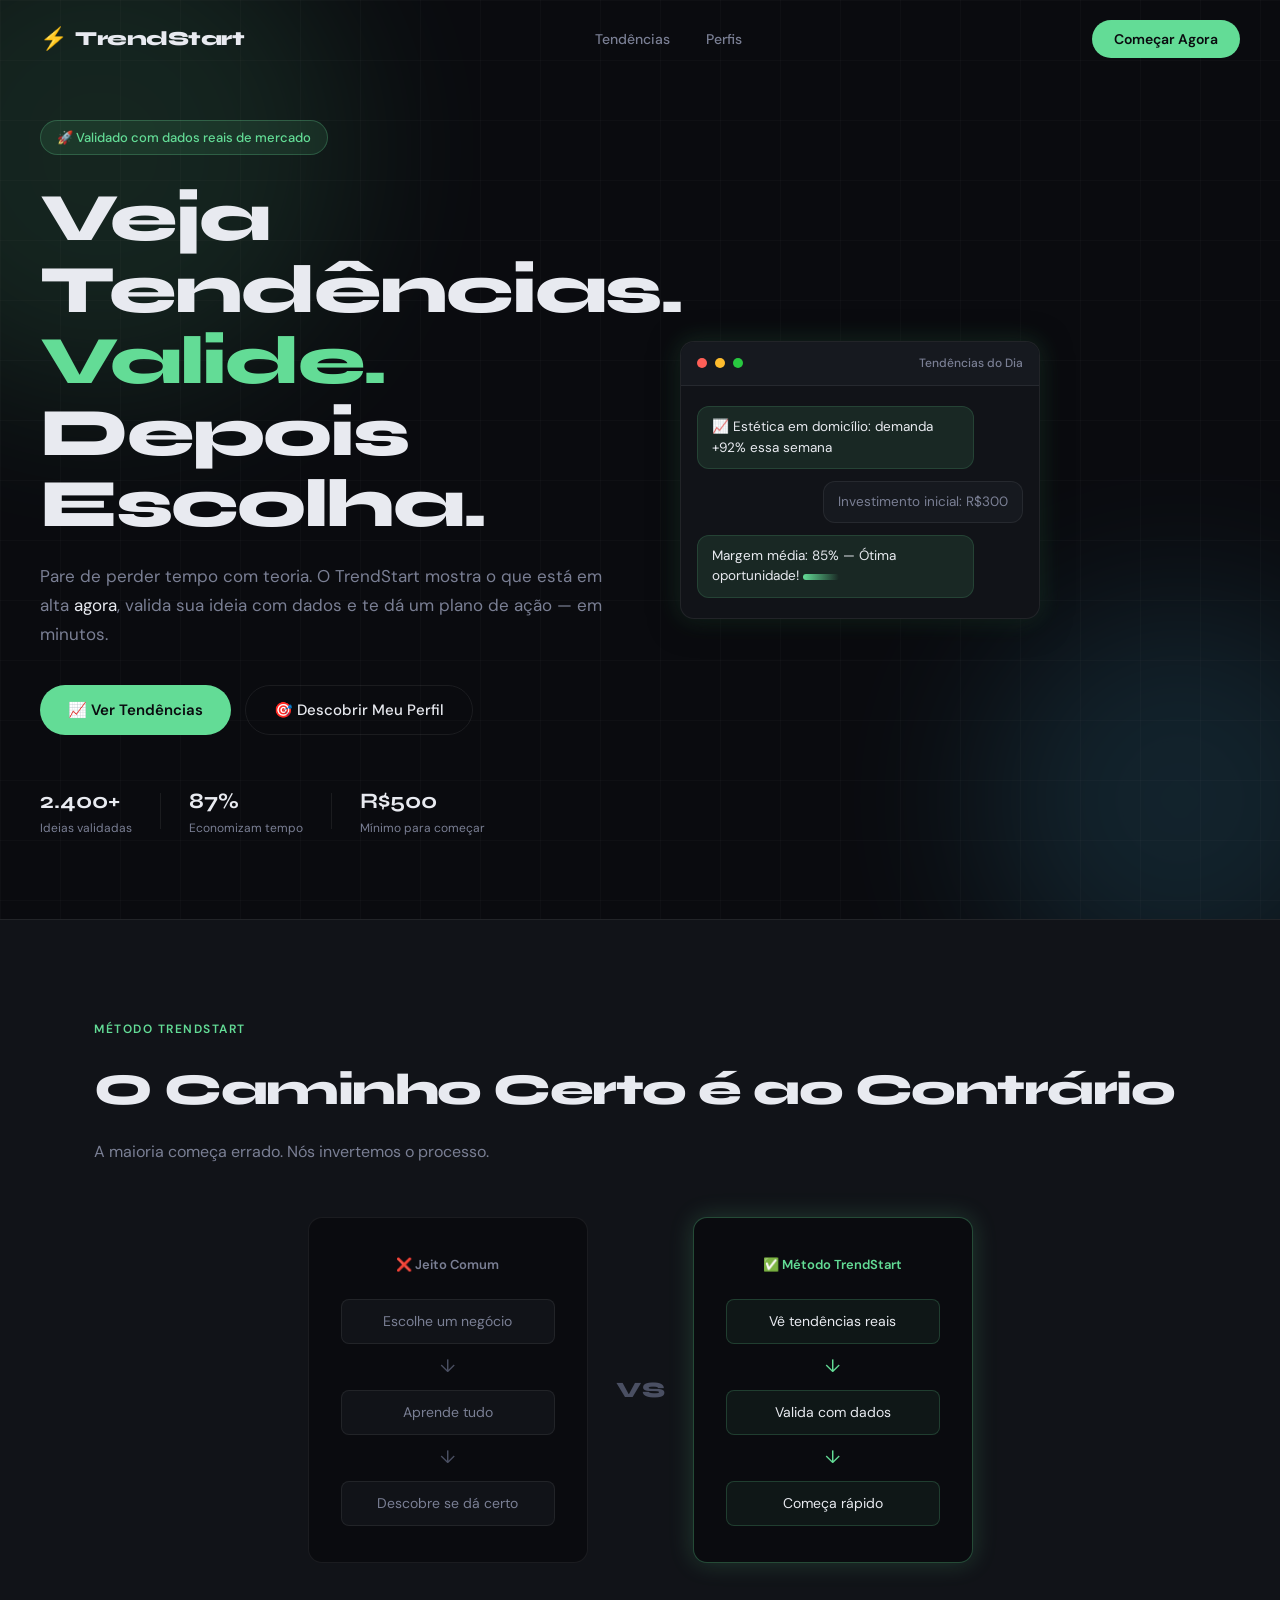
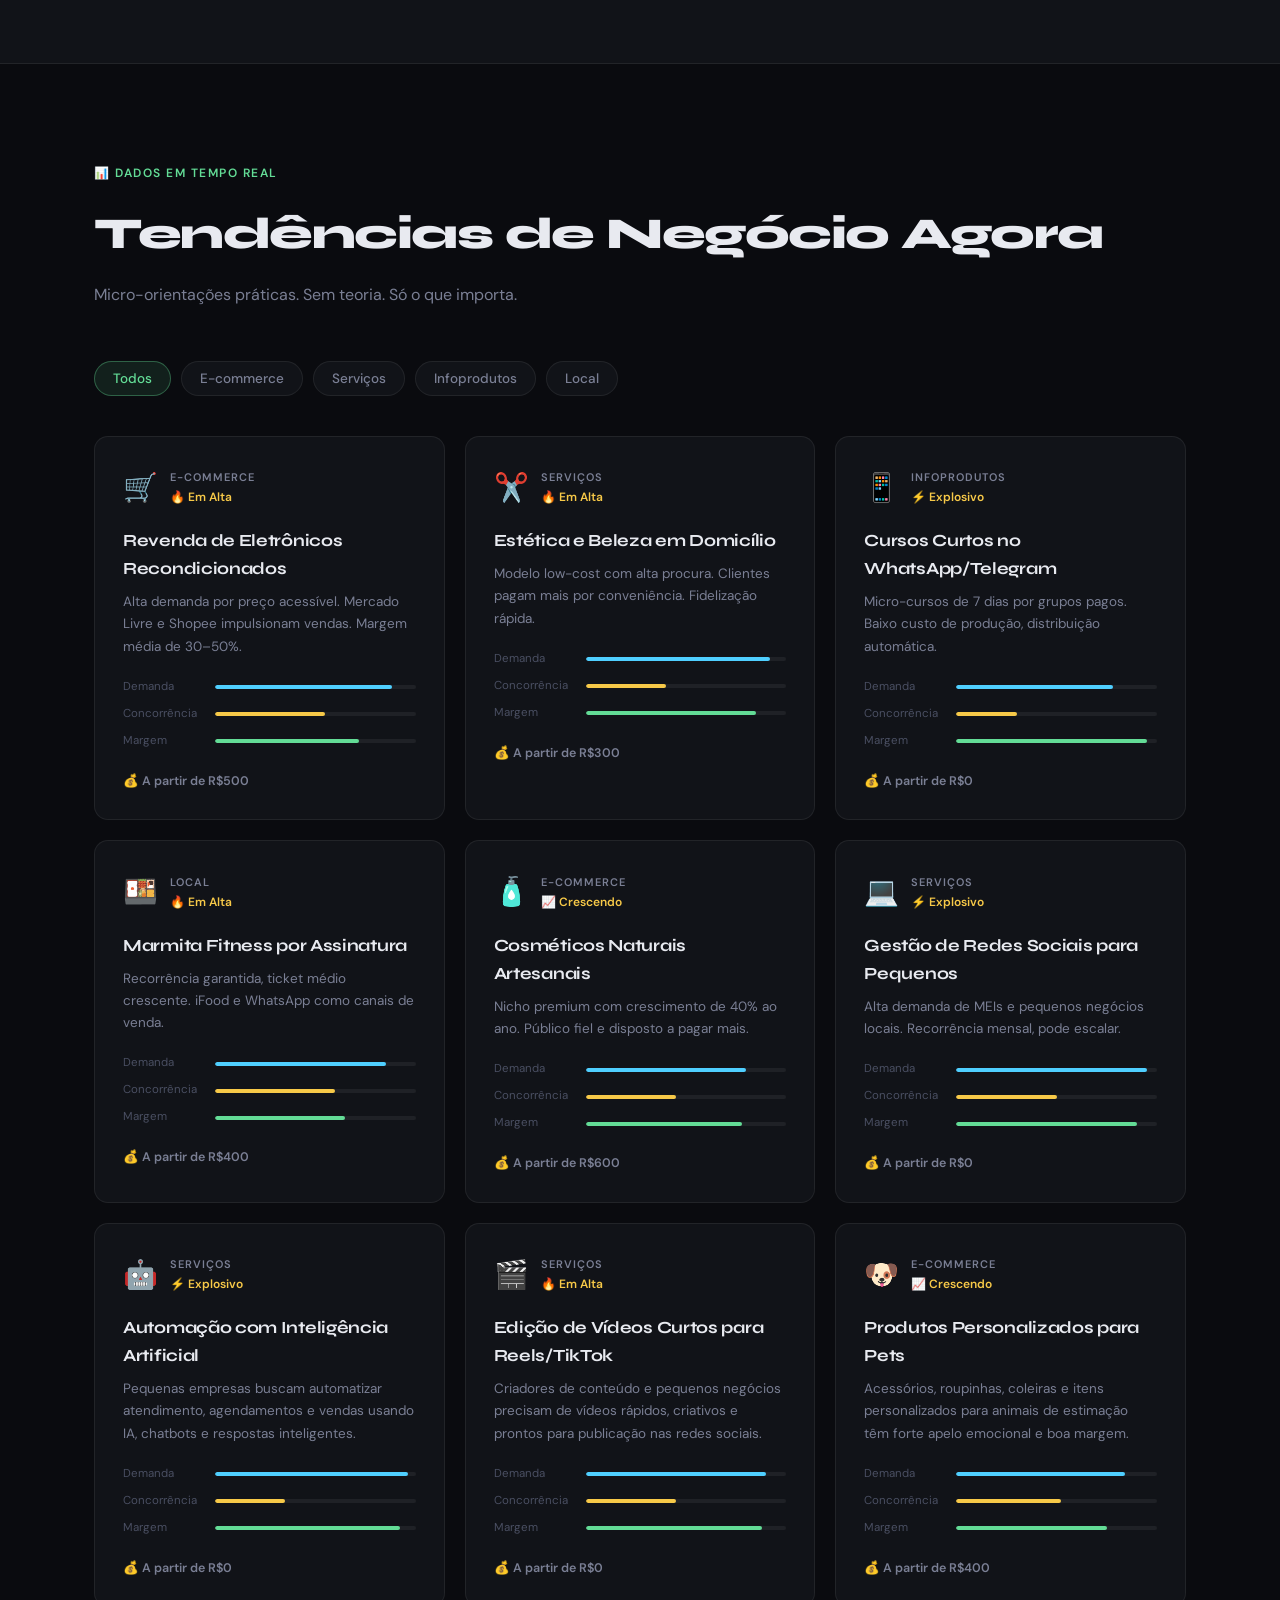
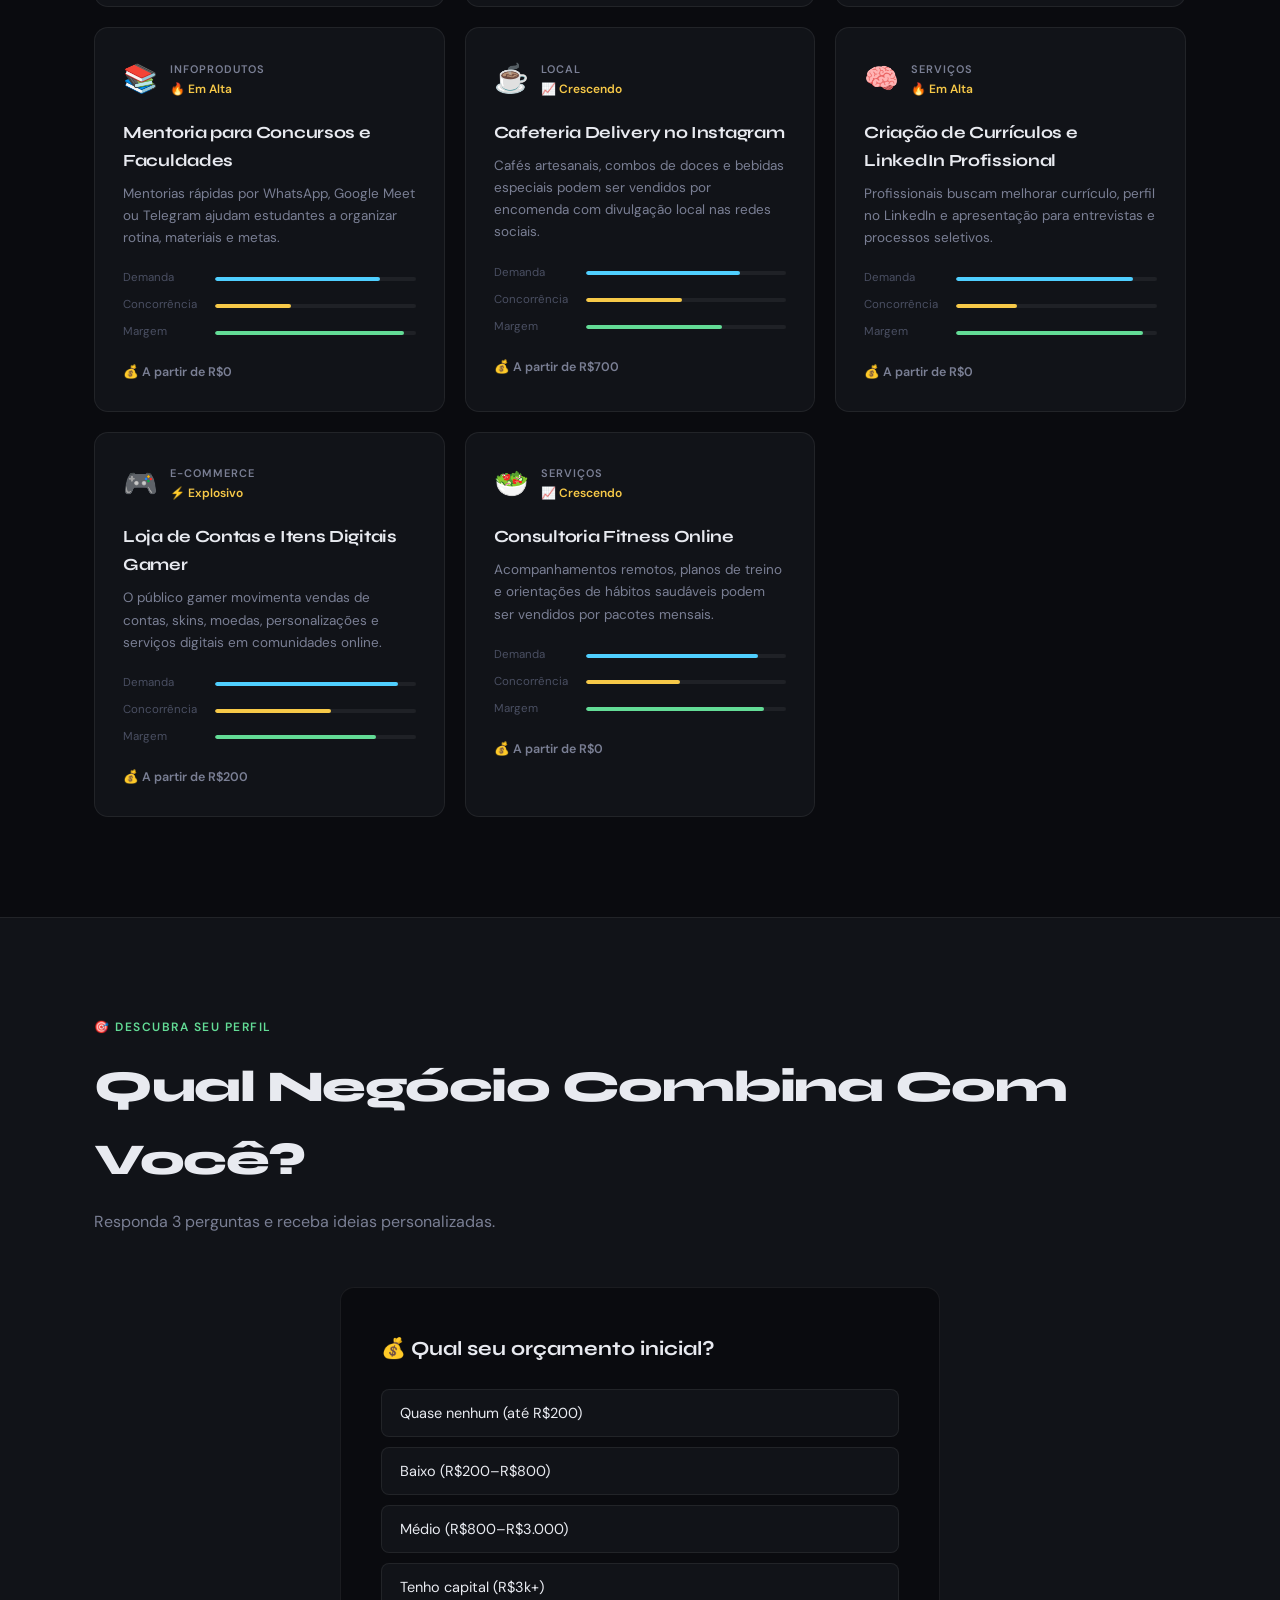
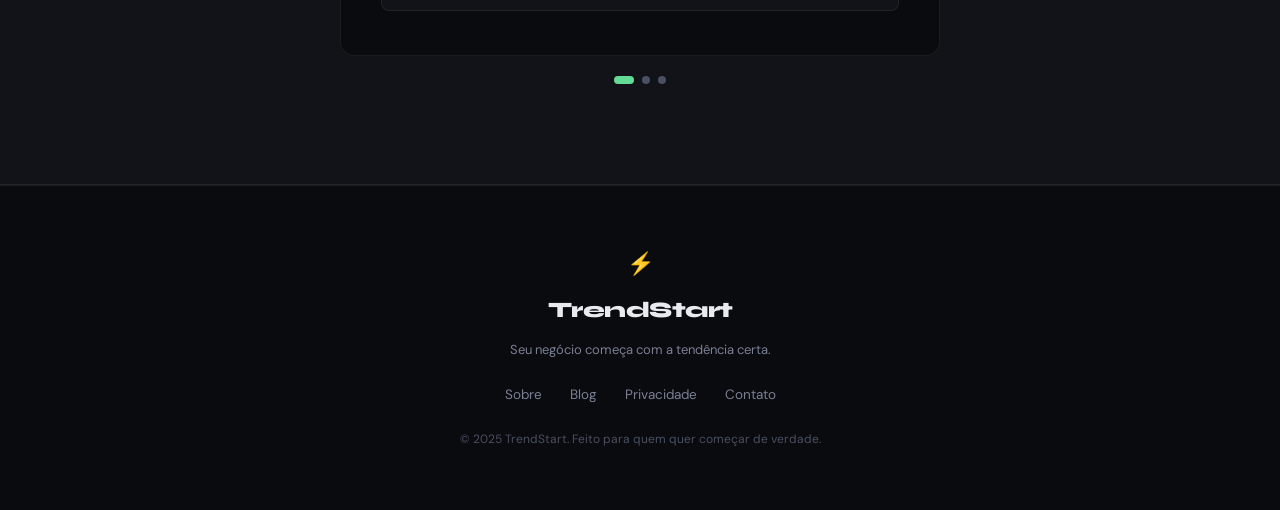
==== index.html @ e35ca1ec "adicionando informações de tendências de negócios" ====
<!DOCTYPE html>
<html lang="pt-BR">
<head>
  <meta charset="UTF-8" />
  <meta name="viewport" content="width=device-width, initial-scale=1.0"/>
  <title>TrendStart — Seu Negócio Começa Aqui</title>
  <link rel="stylesheet" href="./Style/style.css" />
  <link href="https://fonts.googleapis.com/css2?family=Syne:wght@400;600;700;800&family=DM+Sans:ital,wght@0,300;0,400;0,500;1,300&display=swap" rel="stylesheet"/>
</head>
<body>

  <!-- NAV -->
  <nav class="nav">
    <div class="nav-logo">
      <span class="logo-icon">⚡</span>
      <span class="logo-text">TrendStart</span>
    </div>
    <ul class="nav-links">
      <li><a href="#tendencias">Tendências</a></li>
      <li><a href="#perfis">Perfis</a></li>
    </ul>
    <button class="nav-cta" onclick="scrollToTrends()">Começar Agora</button>
  </nav>

  <!-- HERO -->
  <section class="hero">
    <div class="hero-bg">
      <div class="blob blob-1"></div>
      <div class="blob blob-2"></div>
      <div class="grid-overlay"></div>
    </div>
    <div class="hero-content">
      <div class="hero-badge">🚀 Validado com dados reais de mercado</div>
      <h1 class="hero-title">
        Veja Tendências.<br/>
        <span class="highlight">Valide.</span> Depois Escolha.
      </h1>
      <p class="hero-sub">
        Pare de perder tempo com teoria. O TrendStart mostra o que está em alta <em>agora</em>, valida sua ideia com dados e te dá um plano de ação — em minutos.
      </p>
      <div class="hero-actions">
        <button class="btn-primary" onclick="scrollToTrends()">📈 Ver Tendências</button>
        <button class="btn-ghost" onclick="document.getElementById('perfis').scrollIntoView({behavior:'smooth'})">🎯 Descobrir Meu Perfil</button>
      </div>
      <div class="hero-stats">
        <div class="stat"><strong>2.400+</strong><span>Ideias validadas</span></div>
        <div class="stat-div"></div>
        <div class="stat"><strong>87%</strong><span>Economizam tempo</span></div>
        <div class="stat-div"></div>
        <div class="stat"><strong>R$500</strong><span>Mínimo para começar</span></div>
      </div>
    </div>
    <div class="hero-visual">
      <div class="mockup-card">
        <div class="mock-header">
          <span class="mock-dot red"></span>
          <span class="mock-dot yellow"></span>
          <span class="mock-dot green"></span>
          <span class="mock-title">Tendências do Dia</span>
        </div>
        <div class="mock-chat">
          <div class="mock-msg ai">📈 Estética em domicílio: demanda +92% essa semana</div>
          <div class="mock-msg user">Investimento inicial: R$300</div>
          <div class="mock-msg ai">Margem média: 85% — Ótima oportunidade! <span class="typing"></span></div>
        </div>
      </div>
    </div>
  </section>

  <!-- FLUXO INVERTIDO -->
  <section class="flow-section">
    <div class="container">
      <div class="section-label">Método TrendStart</div>
      <h2 class="section-title">O Caminho Certo é ao Contrário</h2>
      <p class="section-sub">A maioria começa errado. Nós invertemos o processo.</p>
      <div class="flow-grid">
        <div class="flow-card wrong">
          <div class="flow-tag">❌ Jeito Comum</div>
          <div class="flow-steps">
            <div class="fstep">Escolhe um negócio</div>
            <div class="farrow">↓</div>
            <div class="fstep">Aprende tudo</div>
            <div class="farrow">↓</div>
            <div class="fstep">Descobre se dá certo</div>
          </div>
        </div>
        <div class="flow-vs">VS</div>
        <div class="flow-card right">
          <div class="flow-tag">✅ Método TrendStart</div>
          <div class="flow-steps">
            <div class="fstep glow">Vê tendências reais</div>
            <div class="farrow bright">↓</div>
            <div class="fstep glow">Valida com dados</div>
            <div class="farrow bright">↓</div>
            <div class="fstep glow">Começa rápido</div>
          </div>
        </div>
      </div>
    </div>
  </section>

  <!-- TENDÊNCIAS -->
  <section class="trends-section" id="tendencias">
    <div class="container">
      <div class="section-label">📊 Dados em Tempo Real</div>
      <h2 class="section-title">Tendências de Negócio Agora</h2>
      <p class="section-sub">Micro-orientações práticas. Sem teoria. Só o que importa.</p>
      <div class="trends-filter">
        <button class="filter-btn active" onclick="filterTrends('todos', this)">Todos</button>
        <button class="filter-btn" onclick="filterTrends('ecommerce', this)">E-commerce</button>
        <button class="filter-btn" onclick="filterTrends('servicos', this)">Serviços</button>
        <button class="filter-btn" onclick="filterTrends('info', this)">Infoprodutos</button>
        <button class="filter-btn" onclick="filterTrends('local', this)">Local</button>
      </div>
      <div class="trends-grid" id="trendsGrid">

        <div class="trend-card" data-cat="ecommerce">
          <div class="trend-header">
            <span class="trend-icon">🛒</span>
            <div class="trend-meta">
              <span class="trend-cat">E-commerce</span>
              <span class="trend-hot">🔥 Em Alta</span>
            </div>
          </div>
          <h3>Revenda de Eletrônicos Recondicionados</h3>
          <p>Alta demanda por preço acessível. Mercado Livre e Shopee impulsionam vendas. Margem média de 30–50%.</p>
          <div class="trend-metrics">
            <div class="metric"><span class="m-label">Demanda</span><div class="bar"><div class="fill" style="width:88%"></div></div></div>
            <div class="metric"><span class="m-label">Concorrência</span><div class="bar"><div class="fill medium" style="width:55%"></div></div></div>
            <div class="metric"><span class="m-label">Margem</span><div class="bar"><div class="fill high" style="width:72%"></div></div></div>
          </div>
          <div class="trend-footer">
            <span class="budget">💰 A partir de R$500</span>
          </div>
        </div>

        <div class="trend-card" data-cat="servicos">
          <div class="trend-header">
            <span class="trend-icon">✂️</span>
            <div class="trend-meta">
              <span class="trend-cat">Serviços</span>
              <span class="trend-hot">🔥 Em Alta</span>
            </div>
          </div>
          <h3>Estética e Beleza em Domicílio</h3>
          <p>Modelo low-cost com alta procura. Clientes pagam mais por conveniência. Fidelização rápida.</p>
          <div class="trend-metrics">
            <div class="metric"><span class="m-label">Demanda</span><div class="bar"><div class="fill" style="width:92%"></div></div></div>
            <div class="metric"><span class="m-label">Concorrência</span><div class="bar"><div class="fill medium" style="width:40%"></div></div></div>
            <div class="metric"><span class="m-label">Margem</span><div class="bar"><div class="fill high" style="width:85%"></div></div></div>
          </div>
          <div class="trend-footer">
            <span class="budget">💰 A partir de R$300</span>
          </div>
        </div>

        <div class="trend-card" data-cat="info">
          <div class="trend-header">
            <span class="trend-icon">📱</span>
            <div class="trend-meta">
              <span class="trend-cat">Infoprodutos</span>
              <span class="trend-hot">⚡ Explosivo</span>
            </div>
          </div>
          <h3>Cursos Curtos no WhatsApp/Telegram</h3>
          <p>Micro-cursos de 7 dias por grupos pagos. Baixo custo de produção, distribuição automática.</p>
          <div class="trend-metrics">
            <div class="metric"><span class="m-label">Demanda</span><div class="bar"><div class="fill" style="width:78%"></div></div></div>
            <div class="metric"><span class="m-label">Concorrência</span><div class="bar"><div class="fill medium" style="width:30%"></div></div></div>
            <div class="metric"><span class="m-label">Margem</span><div class="bar"><div class="fill high" style="width:95%"></div></div></div>
          </div>
          <div class="trend-footer">
            <span class="budget">💰 A partir de R$0</span>
          </div>
        </div>

        <div class="trend-card" data-cat="local">
          <div class="trend-header">
            <span class="trend-icon">🍱</span>
            <div class="trend-meta">
              <span class="trend-cat">Local</span>
              <span class="trend-hot">🔥 Em Alta</span>
            </div>
          </div>
          <h3>Marmita Fitness por Assinatura</h3>
          <p>Recorrência garantida, ticket médio crescente. iFood e WhatsApp como canais de venda.</p>
          <div class="trend-metrics">
            <div class="metric"><span class="m-label">Demanda</span><div class="bar"><div class="fill" style="width:85%"></div></div></div>
            <div class="metric"><span class="m-label">Concorrência</span><div class="bar"><div class="fill medium" style="width:60%"></div></div></div>
            <div class="metric"><span class="m-label">Margem</span><div class="bar"><div class="fill high" style="width:65%"></div></div></div>
          </div>
          <div class="trend-footer">
            <span class="budget">💰 A partir de R$400</span>
          </div>
        </div>

        <div class="trend-card" data-cat="ecommerce">
          <div class="trend-header">
            <span class="trend-icon">🧴</span>
            <div class="trend-meta">
              <span class="trend-cat">E-commerce</span>
              <span class="trend-hot">📈 Crescendo</span>
            </div>
          </div>
          <h3>Cosméticos Naturais Artesanais</h3>
          <p>Nicho premium com crescimento de 40% ao ano. Público fiel e disposto a pagar mais.</p>
          <div class="trend-metrics">
            <div class="metric"><span class="m-label">Demanda</span><div class="bar"><div class="fill" style="width:80%"></div></div></div>
            <div class="metric"><span class="m-label">Concorrência</span><div class="bar"><div class="fill medium" style="width:45%"></div></div></div>
            <div class="metric"><span class="m-label">Margem</span><div class="bar"><div class="fill high" style="width:78%"></div></div></div>
          </div>
          <div class="trend-footer">
            <span class="budget">💰 A partir de R$600</span>
          </div>
        </div>

        <div class="trend-card" data-cat="servicos">
          <div class="trend-header">
            <span class="trend-icon">💻</span>
            <div class="trend-meta">
              <span class="trend-cat">Serviços</span>
              <span class="trend-hot">⚡ Explosivo</span>
            </div>
          </div>
          <h3>Gestão de Redes Sociais para Pequenos</h3>
          <p>Alta demanda de MEIs e pequenos negócios locais. Recorrência mensal, pode escalar.</p>
          <div class="trend-metrics">
            <div class="metric"><span class="m-label">Demanda</span><div class="bar"><div class="fill" style="width:95%"></div></div></div>
            <div class="metric"><span class="m-label">Concorrência</span><div class="bar"><div class="fill medium" style="width:50%"></div></div></div>
            <div class="metric"><span class="m-label">Margem</span><div class="bar"><div class="fill high" style="width:90%"></div></div></div>
          </div>
          <div class="trend-footer">
            <span class="budget">💰 A partir de R$0</span>
          </div>
        </div>

        <div class="trend-card" data-cat="servicos">
          <div class="trend-header">
            <span class="trend-icon">🤖</span>
            <div class="trend-meta">
              <span class="trend-cat">Serviços</span>
              <span class="trend-hot">⚡ Explosivo</span>
            </div>
          </div>
          <h3>Automação com Inteligência Artificial</h3>
          <p>Pequenas empresas buscam automatizar atendimento, agendamentos e vendas usando IA, chatbots e respostas inteligentes.</p>
          <div class="trend-metrics">
            <div class="metric"><span class="m-label">Demanda</span><div class="bar"><div class="fill" style="width:96%"></div></div></div>
            <div class="metric"><span class="m-label">Concorrência</span><div class="bar"><div class="fill medium" style="width:35%"></div></div></div>
            <div class="metric"><span class="m-label">Margem</span><div class="bar"><div class="fill high" style="width:92%"></div></div></div>
          </div>
          <div class="trend-footer">
            <span class="budget">💰 A partir de R$0</span>
          </div>
        </div>

        <div class="trend-card" data-cat="servicos">
          <div class="trend-header">
            <span class="trend-icon">🎬</span>
            <div class="trend-meta">
              <span class="trend-cat">Serviços</span>
              <span class="trend-hot">🔥 Em Alta</span>
            </div>
          </div>
          <h3>Edição de Vídeos Curtos para Reels/TikTok</h3>
          <p>Criadores de conteúdo e pequenos negócios precisam de vídeos rápidos, criativos e prontos para publicação nas redes sociais.</p>
          <div class="trend-metrics">
            <div class="metric"><span class="m-label">Demanda</span><div class="bar"><div class="fill" style="width:90%"></div></div></div>
            <div class="metric"><span class="m-label">Concorrência</span><div class="bar"><div class="fill medium" style="width:45%"></div></div></div>
            <div class="metric"><span class="m-label">Margem</span><div class="bar"><div class="fill high" style="width:88%"></div></div></div>
          </div>
          <div class="trend-footer">
            <span class="budget">💰 A partir de R$0</span>
          </div>
        </div>

        <div class="trend-card" data-cat="ecommerce">
          <div class="trend-header">
            <span class="trend-icon">🐶</span>
            <div class="trend-meta">
              <span class="trend-cat">E-commerce</span>
              <span class="trend-hot">📈 Crescendo</span>
            </div>
          </div>
          <h3>Produtos Personalizados para Pets</h3>
          <p>Acessórios, roupinhas, coleiras e itens personalizados para animais de estimação têm forte apelo emocional e boa margem.</p>
          <div class="trend-metrics">
            <div class="metric"><span class="m-label">Demanda</span><div class="bar"><div class="fill" style="width:84%"></div></div></div>
            <div class="metric"><span class="m-label">Concorrência</span><div class="bar"><div class="fill medium" style="width:52%"></div></div></div>
            <div class="metric"><span class="m-label">Margem</span><div class="bar"><div class="fill high" style="width:75%"></div></div></div>
          </div>
          <div class="trend-footer">
            <span class="budget">💰 A partir de R$400</span>
          </div>
        </div>

        <div class="trend-card" data-cat="info">
          <div class="trend-header">
            <span class="trend-icon">📚</span>
            <div class="trend-meta">
              <span class="trend-cat">Infoprodutos</span>
              <span class="trend-hot">🔥 Em Alta</span>
            </div>
          </div>
          <h3>Mentoria para Concursos e Faculdades</h3>
          <p>Mentorias rápidas por WhatsApp, Google Meet ou Telegram ajudam estudantes a organizar rotina, materiais e metas.</p>
          <div class="trend-metrics">
            <div class="metric"><span class="m-label">Demanda</span><div class="bar"><div class="fill" style="width:82%"></div></div></div>
            <div class="metric"><span class="m-label">Concorrência</span><div class="bar"><div class="fill medium" style="width:38%"></div></div></div>
            <div class="metric"><span class="m-label">Margem</span><div class="bar"><div class="fill high" style="width:94%"></div></div></div>
          </div>
          <div class="trend-footer">
            <span class="budget">💰 A partir de R$0</span>
          </div>
        </div>

        <div class="trend-card" data-cat="local">
          <div class="trend-header">
            <span class="trend-icon">☕</span>
            <div class="trend-meta">
              <span class="trend-cat">Local</span>
              <span class="trend-hot">📈 Crescendo</span>
            </div>
          </div>
          <h3>Cafeteria Delivery no Instagram</h3>
          <p>Cafés artesanais, combos de doces e bebidas especiais podem ser vendidos por encomenda com divulgação local nas redes sociais.</p>
          <div class="trend-metrics">
            <div class="metric"><span class="m-label">Demanda</span><div class="bar"><div class="fill" style="width:77%"></div></div></div>
            <div class="metric"><span class="m-label">Concorrência</span><div class="bar"><div class="fill medium" style="width:48%"></div></div></div>
            <div class="metric"><span class="m-label">Margem</span><div class="bar"><div class="fill high" style="width:68%"></div></div></div>
          </div>
          <div class="trend-footer">
            <span class="budget">💰 A partir de R$700</span>
          </div>
        </div>

        <div class="trend-card" data-cat="servicos">
          <div class="trend-header">
            <span class="trend-icon">🧠</span>
            <div class="trend-meta">
              <span class="trend-cat">Serviços</span>
              <span class="trend-hot">🔥 Em Alta</span>
            </div>
          </div>
          <h3>Criação de Currículos e LinkedIn Profissional</h3>
          <p>Profissionais buscam melhorar currículo, perfil no LinkedIn e apresentação para entrevistas e processos seletivos.</p>
          <div class="trend-metrics">
            <div class="metric"><span class="m-label">Demanda</span><div class="bar"><div class="fill" style="width:88%"></div></div></div>
            <div class="metric"><span class="m-label">Concorrência</span><div class="bar"><div class="fill medium" style="width:30%"></div></div></div>
            <div class="metric"><span class="m-label">Margem</span><div class="bar"><div class="fill high" style="width:93%"></div></div></div>
          </div>
          <div class="trend-footer">
            <span class="budget">💰 A partir de R$0</span>
          </div>
        </div>

        <div class="trend-card" data-cat="ecommerce">
          <div class="trend-header">
            <span class="trend-icon">🎮</span>
            <div class="trend-meta">
              <span class="trend-cat">E-commerce</span>
              <span class="trend-hot">⚡ Explosivo</span>
            </div>
          </div>
          <h3>Loja de Contas e Itens Digitais Gamer</h3>
          <p>O público gamer movimenta vendas de contas, skins, moedas, personalizações e serviços digitais em comunidades online.</p>
          <div class="trend-metrics">
            <div class="metric"><span class="m-label">Demanda</span><div class="bar"><div class="fill" style="width:91%"></div></div></div>
            <div class="metric"><span class="m-label">Concorrência</span><div class="bar"><div class="fill medium" style="width:58%"></div></div></div>
            <div class="metric"><span class="m-label">Margem</span><div class="bar"><div class="fill high" style="width:80%"></div></div></div>
          </div>
          <div class="trend-footer">
            <span class="budget">💰 A partir de R$200</span>
          </div>
        </div>

        <div class="trend-card" data-cat="servicos">
          <div class="trend-header">
            <span class="trend-icon">🥗</span>
            <div class="trend-meta">
              <span class="trend-cat">Serviços</span>
              <span class="trend-hot">📈 Crescendo</span>
            </div>
          </div>
          <h3>Consultoria Fitness Online</h3>
          <p>Acompanhamentos remotos, planos de treino e orientações de hábitos saudáveis podem ser vendidos por pacotes mensais.</p>
          <div class="trend-metrics">
            <div class="metric"><span class="m-label">Demanda</span><div class="bar"><div class="fill" style="width:86%"></div></div></div>
            <div class="metric"><span class="m-label">Concorrência</span><div class="bar"><div class="fill medium" style="width:47%"></div></div></div>
            <div class="metric"><span class="m-label">Margem</span><div class="bar"><div class="fill high" style="width:89%"></div></div></div>
          </div>
          <div class="trend-footer">
            <span class="budget">💰 A partir de R$0</span>
          </div>
        </div>


      </div>
    </div>
  </section>

  <!-- QUIZ DE PERFIL -->
  <section class="quiz-section" id="perfis">
    <div class="container">
      <div class="section-label">🎯 Descubra Seu Perfil</div>
      <h2 class="section-title">Qual Negócio Combina Com Você?</h2>
      <p class="section-sub">Responda 3 perguntas e receba ideias personalizadas.</p>
      <div class="quiz-box" id="quizBox">
        <div class="quiz-step active" id="step1">
          <p class="quiz-question">💰 Qual seu orçamento inicial?</p>
          <div class="quiz-options">
            <button class="quiz-opt" onclick="setAnswer('orcamento','sem-dinheiro', this)">Quase nenhum (até R$200)</button>
            <button class="quiz-opt" onclick="setAnswer('orcamento','baixo', this)">Baixo (R$200–R$800)</button>
            <button class="quiz-opt" onclick="setAnswer('orcamento','medio', this)">Médio (R$800–R$3.000)</button>
            <button class="quiz-opt" onclick="setAnswer('orcamento','alto', this)">Tenho capital (R$3k+)</button>
          </div>
        </div>
        <div class="quiz-step" id="step2">
          <p class="quiz-question">⏰ Quanto tempo você tem por dia?</p>
          <div class="quiz-options">
            <button class="quiz-opt" onclick="setAnswer('tempo','pouco', this)">Menos de 2h</button>
            <button class="quiz-opt" onclick="setAnswer('tempo','medio', this)">2–4 horas</button>
            <button class="quiz-opt" onclick="setAnswer('tempo','bastante', this)">Tempo integral</button>
          </div>
        </div>
        <div class="quiz-step" id="step3">
          <p class="quiz-question">🎯 O que prefere fazer?</p>
          <div class="quiz-options">
            <button class="quiz-opt" onclick="setAnswer('perfil','vender', this)">Vender produtos</button>
            <button class="quiz-opt" onclick="setAnswer('perfil','servico', this)">Prestar serviços</button>
            <button class="quiz-opt" onclick="setAnswer('perfil','digital', this)">Negócio digital</button>
            <button class="quiz-opt" onclick="setAnswer('perfil','qualquer', this)">Qualquer um</button>
          </div>
        </div>
        <div class="quiz-result hidden" id="quizResult">
          <div class="result-icon">🎉</div>
          <h3 id="resultTitle">Seu Perfil: Empreendedor Digital</h3>
          <p id="resultDesc">Com base no seu perfil, identificamos as melhores oportunidades para você!</p>
          <div id="resultSuggestions" style="text-align:left; margin-top:16px;"></div>
        </div>
      </div>
      <div class="quiz-progress">
        <div class="qp-dot active" id="dot1"></div>
        <div class="qp-dot" id="dot2"></div>
        <div class="qp-dot" id="dot3"></div>
      </div>
    </div>
  </section>

  <!-- FOOTER -->
  <footer class="footer">
    <div class="container footer-inner">
      <div class="footer-brand">
        <span class="logo-icon">⚡</span>
        <span class="logo-text">TrendStart</span>
        <p>Seu negócio começa com a tendência certa.</p>
      </div>
      <div class="footer-links">
        <span>Sobre</span>
        <span>Blog</span>
        <span>Privacidade</span>
        <span>Contato</span>
      </div>
      <p class="footer-copy">© 2025 TrendStart. Feito para quem quer começar de verdade.</p>
    </div>
  </footer>

  <script>
    // ---- SCROLL HELPERS ----
    function scrollToTrends() { document.getElementById('tendencias').scrollIntoView({behavior:'smooth'}); }

    // ---- TRENDS FILTER ----
    function filterTrends(cat, btn) {
      document.querySelectorAll('.filter-btn').forEach(b => b.classList.remove('active'));
      btn.classList.add('active');
      document.querySelectorAll('.trend-card').forEach(card => {
        if (cat === 'todos' || card.dataset.cat === cat) {
          card.style.display = '';
          card.style.animation = 'fadeUp 0.4s ease both';
        } else {
          card.style.display = 'none';
        }
      });
    }

    // ---- QUIZ ----
    const answers = {};
    let currentStep = 1;

    function setAnswer(key, val, btn) {
      answers[key] = val;
      btn.closest('.quiz-options').querySelectorAll('.quiz-opt').forEach(b => b.classList.remove('selected'));
      btn.classList.add('selected');
      setTimeout(() => nextStep(), 400);
    }

    function nextStep() {
      const steps = ['step1','step2','step3'];
      const dots  = ['dot1','dot2','dot3'];
      if (currentStep < 3) {
        document.getElementById(steps[currentStep - 1]).classList.remove('active');
        currentStep++;
        document.getElementById(steps[currentStep - 1]).classList.add('active');
        document.getElementById(dots[currentStep - 1]).classList.add('active');
      } else {
        document.getElementById('step3').classList.remove('active');
        showQuizResult();
      }
    }

    // Sugestões estáticas por perfil
    const suggestions = {
      digital: [
        { icon:'📱', name:'Cursos Curtos no WhatsApp/Telegram', budget:'R$0', margin:'95%' },
        { icon:'💻', name:'Gestão de Redes Sociais para Pequenos', budget:'R$0', margin:'90%' },
        { icon:'🤖', name:'Automação com Inteligência Artificial', budget:'R$0', margin:'92%' },
        { icon:'📚', name:'Mentoria para Concursos e Faculdades', budget:'R$0', margin:'94%' },
      ],
      vender: [
        { icon:'🛒', name:'Revenda de Eletrônicos Recondicionados', budget:'R$500', margin:'72%' },
        { icon:'🧴', name:'Cosméticos Naturais Artesanais', budget:'R$600', margin:'78%' },
        { icon:'🐶', name:'Produtos Personalizados para Pets', budget:'R$400', margin:'75%' },
        { icon:'🎮', name:'Loja de Contas e Itens Digitais Gamer', budget:'R$200', margin:'80%' },
      ],
      servico: [
        { icon:'✂️', name:'Estética e Beleza em Domicílio', budget:'R$300', margin:'85%' },
        { icon:'🍱', name:'Marmita Fitness por Assinatura', budget:'R$400', margin:'65%' },
        { icon:'🎬', name:'Edição de Vídeos Curtos para Reels/TikTok', budget:'R$0', margin:'88%' },
        { icon:'🧠', name:'Criação de Currículos e LinkedIn Profissional', budget:'R$0', margin:'93%' },
        { icon:'🥗', name:'Consultoria Fitness Online', budget:'R$0', margin:'89%' },
      ],
      qualquer: [
        { icon:'✂️', name:'Estética e Beleza em Domicílio', budget:'R$300', margin:'85%' },
        { icon:'📱', name:'Cursos Curtos no WhatsApp/Telegram', budget:'R$0', margin:'95%' },
        { icon:'💻', name:'Gestão de Redes Sociais para Pequenos', budget:'R$0', margin:'90%' },
        { icon:'🤖', name:'Automação com Inteligência Artificial', budget:'R$0', margin:'92%' },
        { icon:'🧠', name:'Criação de Currículos e LinkedIn Profissional', budget:'R$0', margin:'93%' },
        { icon:'☕', name:'Cafeteria Delivery no Instagram', budget:'R$700', margin:'68%' },
      ],
    };

    function showQuizResult() {
      const result = document.getElementById('quizResult');
      result.classList.remove('hidden');
      const { perfil } = answers;
      let title = '', desc = '';
      if (perfil === 'digital') {
        title = 'Empreendedor Digital';
        desc  = 'Você tem perfil para negócios digitais com alta margem e pouco investimento inicial.';
      } else if (perfil === 'vender') {
        title = 'Vendedor Nato';
        desc  = 'Você tem perfil para e-commerce e revenda com boa margem de lucro.';
      } else if (perfil === 'servico') {
        title = 'Prestador de Serviços';
        desc  = 'Serviços têm a menor barreira de entrada e as melhores margens para começar.';
      } else {
        title = 'Perfil Versátil';
        desc  = 'Você pode explorar vários modelos — veja as opções com melhor custo-benefício:';
      }
      document.getElementById('resultTitle').textContent = `Seu Perfil: ${title}`;
      document.getElementById('resultDesc').textContent  = desc;

      const key  = perfil || 'qualquer';
      const list = suggestions[key] || suggestions.qualquer;
      const html = list.map(s => `
        <div style="background:var(--bg-card2);border:1px solid var(--border);border-radius:var(--radius-sm);padding:12px 16px;margin-bottom:10px;display:flex;align-items:center;gap:12px;">
          <span style="font-size:24px">${s.icon}</span>
          <div>
            <div style="font-weight:600;font-size:14px;color:var(--text)">${s.name}</div>
            <div style="font-size:12px;color:var(--text-muted)">💰 A partir de ${s.budget} &nbsp;|&nbsp; 📈 Margem: ${s.margin}</div>
          </div>
        </div>`).join('');
      document.getElementById('resultSuggestions').innerHTML = html;
    }

    // NAV SCROLL EFFECT
    window.addEventListener('scroll', () => {
      document.querySelector('.nav').classList.toggle('scrolled', window.scrollY > 40);
    });
  </script>
</body>
</html>
---- Style/style.css ----
/* =============================================
   TRENDSTART — STYLESHEET
   ============================================= */

:root {
  --bg: #0a0b0f;
  --bg-card: #111318;
  --bg-card2: #16191f;
  --border: rgba(255,255,255,0.07);
  --border-bright: rgba(99,220,150,0.3);
  --accent: #63dc96;
  --accent2: #4fcfff;
  --accent3: #f7c948;
  --text: #e8eaf0;
  --text-muted: #7a7f94;
  --text-dim: #4a4f62;
  --danger: #ff5e6c;
  --radius: 14px;
  --radius-sm: 8px;
  --shadow: 0 4px 30px rgba(0,0,0,0.5);
  --glow: 0 0 24px rgba(99,220,150,0.2);
}

*, *::before, *::after { box-sizing: border-box; margin: 0; padding: 0; }

html { scroll-behavior: smooth; }

body {
  background: var(--bg);
  color: var(--text);
  font-family: 'DM Sans', sans-serif;
  font-size: 16px;
  line-height: 1.65;
  overflow-x: hidden;
}

.container {
  max-width: 1140px;
  margin: 0 auto;
  padding: 0 24px;
}

/* ===================== NAV ===================== */
.nav {
  position: fixed;
  top: 0; left: 0; right: 0;
  z-index: 100;
  display: flex;
  align-items: center;
  justify-content: space-between;
  padding: 20px 40px;
  transition: all 0.3s ease;
}
.nav.scrolled {
  background: rgba(10,11,15,0.92);
  backdrop-filter: blur(12px);
  border-bottom: 1px solid var(--border);
  padding: 14px 40px;
}
.nav-logo {
  display: flex;
  align-items: center;
  gap: 8px;
  text-decoration: none;
}
.logo-icon { font-size: 22px; }
.logo-text {
  font-family: 'Syne', sans-serif;
  font-weight: 800;
  font-size: 20px;
  color: var(--text);
  letter-spacing: -0.5px;
}
.nav-links {
  display: flex;
  gap: 36px;
  list-style: none;
}
.nav-links a {
  color: var(--text-muted);
  text-decoration: none;
  font-size: 14px;
  font-weight: 500;
  transition: color 0.2s;
}
.nav-links a:hover { color: var(--text); }
.nav-cta {
  background: var(--accent);
  color: #0a0b0f;
  border: none;
  padding: 10px 22px;
  border-radius: 50px;
  font-family: 'DM Sans', sans-serif;
  font-weight: 600;
  font-size: 14px;
  cursor: pointer;
  transition: all 0.2s;
}
.nav-cta:hover { transform: translateY(-1px); box-shadow: 0 4px 20px rgba(99,220,150,0.35); }

/* ===================== HERO ===================== */
.hero {
  min-height: 100vh;
  display: flex;
  align-items: center;
  padding: 120px 40px 80px;
  position: relative;
  overflow: hidden;
  gap: 60px;
}
.hero-bg {
  position: absolute;
  inset: 0;
  pointer-events: none;
}
.blob {
  position: absolute;
  border-radius: 50%;
  filter: blur(80px);
  opacity: 0.12;
}
.blob-1 {
  width: 500px; height: 500px;
  background: var(--accent);
  top: -100px; left: -150px;
  animation: blobFloat 8s ease-in-out infinite;
}
.blob-2 {
  width: 400px; height: 400px;
  background: var(--accent2);
  bottom: -80px; right: -100px;
  animation: blobFloat 10s ease-in-out infinite reverse;
}
@keyframes blobFloat {
  0%, 100% { transform: translate(0, 0) scale(1); }
  50% { transform: translate(30px, -30px) scale(1.05); }
}
.grid-overlay {
  position: absolute;
  inset: 0;
  background-image:
    linear-gradient(rgba(255,255,255,0.02) 1px, transparent 1px),
    linear-gradient(90deg, rgba(255,255,255,0.02) 1px, transparent 1px);
  background-size: 60px 60px;
}
.hero-content {
  flex: 1;
  position: relative;
  z-index: 2;
  max-width: 580px;
}
.hero-badge {
  display: inline-flex;
  align-items: center;
  gap: 8px;
  background: rgba(99,220,150,0.1);
  border: 1px solid rgba(99,220,150,0.25);
  color: var(--accent);
  padding: 6px 16px;
  border-radius: 50px;
  font-size: 13px;
  font-weight: 500;
  margin-bottom: 28px;
  animation: fadeUp 0.6s ease both;
}
.hero-title {
  font-family: 'Syne', sans-serif;
  font-size: clamp(38px, 5.5vw, 68px);
  font-weight: 800;
  line-height: 1.05;
  letter-spacing: -2px;
  color: var(--text);
  margin-bottom: 22px;
  animation: fadeUp 0.7s ease 0.1s both;
}
.highlight {
  color: var(--accent);
  position: relative;
}
.hero-sub {
  font-size: 17px;
  color: var(--text-muted);
  line-height: 1.7;
  margin-bottom: 36px;
  animation: fadeUp 0.7s ease 0.2s both;
}
.hero-sub em { color: var(--text); font-style: normal; }
.hero-actions {
  display: flex;
  gap: 14px;
  margin-bottom: 48px;
  flex-wrap: wrap;
  animation: fadeUp 0.7s ease 0.3s both;
}
.btn-primary {
  background: var(--accent);
  color: #0a0b0f;
  border: none;
  padding: 14px 28px;
  border-radius: 50px;
  font-family: 'DM Sans', sans-serif;
  font-weight: 600;
  font-size: 15px;
  cursor: pointer;
  transition: all 0.2s;
}
.btn-primary:hover { transform: translateY(-2px); box-shadow: 0 6px 28px rgba(99,220,150,0.4); }
.btn-ghost {
  background: transparent;
  color: var(--text);
  border: 1px solid var(--border);
  padding: 14px 28px;
  border-radius: 50px;
  font-family: 'DM Sans', sans-serif;
  font-weight: 500;
  font-size: 15px;
  cursor: pointer;
  transition: all 0.2s;
}
.btn-ghost:hover { border-color: var(--accent); color: var(--accent); }
.hero-stats {
  display: flex;
  align-items: center;
  gap: 28px;
  animation: fadeUp 0.7s ease 0.4s both;
}
.stat { display: flex; flex-direction: column; }
.stat strong { font-family: 'Syne', sans-serif; font-size: 22px; font-weight: 700; color: var(--text); }
.stat span { font-size: 12px; color: var(--text-muted); }
.stat-div { width: 1px; height: 36px; background: var(--border); }

/* HERO MOCKUP */
.hero-visual {
  flex: 0 0 360px;
  position: relative;
  z-index: 2;
  animation: fadeUp 0.8s ease 0.3s both;
}
.mockup-card {
  background: var(--bg-card);
  border: 1px solid var(--border);
  border-radius: var(--radius);
  overflow: hidden;
  box-shadow: var(--shadow), var(--glow);
}
.mock-header {
  background: var(--bg-card2);
  padding: 12px 16px;
  display: flex;
  align-items: center;
  gap: 8px;
  border-bottom: 1px solid var(--border);
}
.mock-dot { width: 10px; height: 10px; border-radius: 50%; }
.mock-dot.red { background: #ff5f57; }
.mock-dot.yellow { background: #febc2e; }
.mock-dot.green { background: #28c840; }
.mock-title { margin-left: auto; font-size: 12px; color: var(--text-muted); font-weight: 500; }
.mock-chat { padding: 20px 16px; display: flex; flex-direction: column; gap: 12px; }
.mock-msg {
  padding: 10px 14px;
  border-radius: 12px;
  font-size: 13.5px;
  line-height: 1.5;
  max-width: 85%;
}
.mock-msg.ai {
  background: rgba(99,220,150,0.1);
  border: 1px solid rgba(99,220,150,0.15);
  color: var(--text);
  align-self: flex-start;
}
.mock-msg.user {
  background: var(--bg-card2);
  color: var(--text-muted);
  align-self: flex-end;
  border: 1px solid var(--border);
}
.typing {
  display: inline-block;
  width: 36px;
  height: 6px;
  background: linear-gradient(90deg, var(--accent), transparent);
  border-radius: 3px;
  animation: pulse 1.2s ease-in-out infinite;
}
@keyframes pulse { 0%,100%{opacity:0.3} 50%{opacity:1} }

/* ===================== FLOW ===================== */
.flow-section {
  padding: 100px 40px;
  background: var(--bg-card);
  border-top: 1px solid var(--border);
  border-bottom: 1px solid var(--border);
}
.section-label {
  font-size: 12px;
  font-weight: 600;
  letter-spacing: 1.5px;
  text-transform: uppercase;
  color: var(--accent);
  margin-bottom: 14px;
}
.section-title {
  font-family: 'Syne', sans-serif;
  font-size: clamp(28px, 4vw, 44px);
  font-weight: 800;
  letter-spacing: -1.5px;
  color: var(--text);
  margin-bottom: 12px;
}
.section-sub {
  font-size: 16px;
  color: var(--text-muted);
  margin-bottom: 52px;
}
.flow-grid {
  display: flex;
  align-items: center;
  gap: 28px;
  justify-content: center;
  flex-wrap: wrap;
}
.flow-card {
  background: var(--bg);
  border: 1px solid var(--border);
  border-radius: var(--radius);
  padding: 36px 32px;
  flex: 0 0 280px;
  text-align: center;
}
.flow-card.right {
  border-color: rgba(99,220,150,0.3);
  box-shadow: var(--glow);
}
.flow-tag {
  font-size: 13px;
  font-weight: 600;
  margin-bottom: 24px;
  color: var(--text-muted);
}
.flow-card.right .flow-tag { color: var(--accent); }
.flow-steps { display: flex; flex-direction: column; align-items: center; gap: 8px; }
.fstep {
  background: var(--bg-card);
  border: 1px solid var(--border);
  border-radius: var(--radius-sm);
  padding: 10px 20px;
  font-size: 14px;
  color: var(--text-muted);
  width: 100%;
}
.fstep.glow {
  background: rgba(99,220,150,0.06);
  border-color: rgba(99,220,150,0.2);
  color: var(--text);
}
.farrow { font-size: 18px; color: var(--text-dim); }
.farrow.bright { color: var(--accent); }
.flow-vs {
  font-family: 'Syne', sans-serif;
  font-size: 22px;
  font-weight: 800;
  color: var(--text-dim);
}

/* ===================== TRENDS ===================== */
.trends-section {
  padding: 100px 40px;
}
.trends-filter {
  display: flex;
  gap: 10px;
  margin-bottom: 40px;
  flex-wrap: wrap;
}
.filter-btn {
  background: var(--bg-card);
  border: 1px solid var(--border);
  color: var(--text-muted);
  padding: 8px 18px;
  border-radius: 50px;
  font-family: 'DM Sans', sans-serif;
  font-size: 13.5px;
  font-weight: 500;
  cursor: pointer;
  transition: all 0.2s;
}
.filter-btn:hover, .filter-btn.active {
  background: rgba(99,220,150,0.1);
  border-color: rgba(99,220,150,0.35);
  color: var(--accent);
}
.trends-grid {
  display: grid;
  grid-template-columns: repeat(auto-fill, minmax(320px, 1fr));
  gap: 20px;
}
.trend-card {
  background: var(--bg-card);
  border: 1px solid var(--border);
  border-radius: var(--radius);
  padding: 28px;
  transition: all 0.3s ease;
  animation: fadeUp 0.5s ease both;
}
.trend-card:hover {
  border-color: rgba(99,220,150,0.25);
  transform: translateY(-3px);
  box-shadow: 0 8px 32px rgba(0,0,0,0.4);
}
.trend-header {
  display: flex;
  align-items: center;
  gap: 12px;
  margin-bottom: 16px;
}
.trend-icon { font-size: 28px; }
.trend-meta { display: flex; flex-direction: column; gap: 2px; }
.trend-cat { font-size: 11px; font-weight: 600; letter-spacing: 1px; text-transform: uppercase; color: var(--text-muted); }
.trend-hot { font-size: 12px; font-weight: 600; color: var(--accent3); }
.trend-card h3 {
  font-family: 'Syne', sans-serif;
  font-size: 17px;
  font-weight: 700;
  color: var(--text);
  margin-bottom: 8px;
  letter-spacing: -0.3px;
}
.trend-card p { font-size: 13.5px; color: var(--text-muted); margin-bottom: 20px; }
.trend-metrics { display: flex; flex-direction: column; gap: 8px; margin-bottom: 20px; }
.metric { display: flex; align-items: center; gap: 10px; }
.m-label { font-size: 11.5px; color: var(--text-dim); min-width: 82px; }
.bar {
  flex: 1;
  height: 4px;
  background: rgba(255,255,255,0.06);
  border-radius: 4px;
  overflow: hidden;
}
.fill {
  height: 100%;
  background: var(--accent2);
  border-radius: 4px;
  transition: width 1s ease;
}
.fill.medium { background: var(--accent3); }
.fill.high { background: var(--accent); }
.trend-footer {
  display: flex;
  align-items: center;
  justify-content: space-between;
  margin-top: 4px;
}
.budget { font-size: 12.5px; font-weight: 600; color: var(--text-muted); }
.trend-btn {
  background: transparent;
  border: 1px solid rgba(99,220,150,0.3);
  color: var(--accent);
  padding: 7px 14px;
  border-radius: 50px;
  font-family: 'DM Sans', sans-serif;
  font-size: 12px;
  font-weight: 600;
  cursor: pointer;
  transition: all 0.2s;
}
.trend-btn:hover {
  background: rgba(99,220,150,0.1);
}

/* ===================== QUIZ ===================== */
.quiz-section {
  padding: 100px 40px;
  background: var(--bg-card);
  border-top: 1px solid var(--border);
  border-bottom: 1px solid var(--border);
}
.quiz-box {
  background: var(--bg);
  border: 1px solid var(--border);
  border-radius: var(--radius);
  padding: 44px 40px;
  max-width: 600px;
  margin: 0 auto;
  min-height: 240px;
  position: relative;
}
.quiz-step { display: none; }
.quiz-step.active { display: block; animation: fadeUp 0.4s ease both; }
.quiz-question {
  font-family: 'Syne', sans-serif;
  font-size: 20px;
  font-weight: 700;
  color: var(--text);
  margin-bottom: 24px;
}
.quiz-options { display: flex; flex-direction: column; gap: 10px; }
.quiz-opt {
  background: var(--bg-card);
  border: 1px solid var(--border);
  color: var(--text);
  padding: 14px 18px;
  border-radius: var(--radius-sm);
  font-family: 'DM Sans', sans-serif;
  font-size: 14.5px;
  text-align: left;
  cursor: pointer;
  transition: all 0.2s;
}
.quiz-opt:hover {
  border-color: rgba(99,220,150,0.35);
  color: var(--accent);
}
.quiz-opt.selected {
  background: rgba(99,220,150,0.1);
  border-color: var(--accent);
  color: var(--accent);
}
.quiz-result {
  text-align: center;
  animation: fadeUp 0.5s ease both;
}
.quiz-result.hidden { display: none; }
.result-icon { font-size: 44px; margin-bottom: 16px; }
.quiz-result h3 {
  font-family: 'Syne', sans-serif;
  font-size: 24px;
  font-weight: 800;
  color: var(--text);
  margin-bottom: 10px;
}
.quiz-result p {
  color: var(--text-muted);
  font-size: 15px;
  margin-bottom: 24px;
}
.quiz-progress {
  display: flex;
  justify-content: center;
  gap: 8px;
  margin-top: 20px;
}
.qp-dot {
  width: 8px; height: 8px;
  border-radius: 50%;
  background: var(--text-dim);
  transition: all 0.3s;
}
.qp-dot.active { background: var(--accent); width: 20px; border-radius: 4px; }

/* ===================== CHAT ===================== */
.chat-section { padding: 100px 40px; }
.chat-container {
  display: grid;
  grid-template-columns: 220px 1fr;
  gap: 20px;
  height: 520px;
}
.chat-sidebar {
  background: var(--bg-card);
  border: 1px solid var(--border);
  border-radius: var(--radius);
  padding: 20px 16px;
  display: flex;
  flex-direction: column;
  gap: 8px;
  overflow-y: auto;
}
.sidebar-title {
  font-size: 12px;
  font-weight: 600;
  letter-spacing: 1px;
  text-transform: uppercase;
  color: var(--text-dim);
  margin-bottom: 4px;
}
.quick-btn {
  background: var(--bg);
  border: 1px solid var(--border);
  color: var(--text-muted);
  padding: 9px 12px;
  border-radius: var(--radius-sm);
  font-family: 'DM Sans', sans-serif;
  font-size: 12.5px;
  text-align: left;
  cursor: pointer;
  transition: all 0.2s;
  line-height: 1.4;
}
.quick-btn:hover {
  border-color: rgba(99,220,150,0.3);
  color: var(--accent);
}
.sidebar-note {
  margin-top: auto;
  display: flex;
  align-items: center;
  gap: 6px;
  font-size: 11.5px;
  color: var(--text-dim);
  padding: 10px;
  background: rgba(247,201,72,0.06);
  border: 1px solid rgba(247,201,72,0.15);
  border-radius: var(--radius-sm);
}
.chat-main {
  background: var(--bg-card);
  border: 1px solid var(--border);
  border-radius: var(--radius);
  display: flex;
  flex-direction: column;
  overflow: hidden;
}
.chat-messages {
  flex: 1;
  overflow-y: auto;
  padding: 24px 20px;
  display: flex;
  flex-direction: column;
  gap: 16px;
  scroll-behavior: smooth;
}
.chat-messages::-webkit-scrollbar { width: 4px; }
.chat-messages::-webkit-scrollbar-track { background: transparent; }
.chat-messages::-webkit-scrollbar-thumb { background: var(--border); border-radius: 4px; }
.chat-msg { display: flex; align-items: flex-start; gap: 10px; }
.chat-msg.user-msg { justify-content: flex-end; }
.msg-avatar {
  width: 32px; height: 32px;
  background: rgba(99,220,150,0.12);
  border: 1px solid rgba(99,220,150,0.2);
  border-radius: 50%;
  display: flex;
  align-items: center;
  justify-content: center;
  font-size: 14px;
  flex-shrink: 0;
}
.msg-bubble {
  background: var(--bg-card2);
  border: 1px solid var(--border);
  border-radius: 12px 12px 12px 2px;
  padding: 12px 16px;
  max-width: 75%;
  font-size: 14px;
  line-height: 1.6;
  color: var(--text);
}
.msg-bubble p { margin-bottom: 6px; }
.msg-bubble p:last-child { margin-bottom: 0; }
.msg-bubble ul { padding-left: 18px; }
.msg-bubble ul li { margin-bottom: 4px; }
.user-bubble {
  background: rgba(99,220,150,0.1);
  border-color: rgba(99,220,150,0.2);
  border-radius: 12px 12px 2px 12px;
  color: var(--text);
}
/* Typing */
.typing-indicator .msg-bubble {
  display: flex;
  align-items: center;
  gap: 5px;
  padding: 14px 18px;
}
.dot {
  width: 7px; height: 7px;
  background: var(--accent);
  border-radius: 50%;
  animation: dotBounce 1.2s ease-in-out infinite;
}
.dot:nth-child(2) { animation-delay: 0.2s; }
.dot:nth-child(3) { animation-delay: 0.4s; }
@keyframes dotBounce {
  0%, 60%, 100% { transform: translateY(0); opacity: 0.5; }
  30% { transform: translateY(-6px); opacity: 1; }
}
.chat-input-area {
  display: flex;
  gap: 0;
  border-top: 1px solid var(--border);
  padding: 14px 16px;
}
.chat-input {
  flex: 1;
  background: var(--bg);
  border: 1px solid var(--border);
  border-right: none;
  color: var(--text);
  padding: 12px 16px;
  font-family: 'DM Sans', sans-serif;
  font-size: 14px;
  border-radius: var(--radius-sm) 0 0 var(--radius-sm);
  outline: none;
  transition: border-color 0.2s;
}
.chat-input::placeholder { color: var(--text-dim); }
.chat-input:focus { border-color: rgba(99,220,150,0.4); }
.chat-send {
  background: var(--accent);
  border: none;
  color: #0a0b0f;
  padding: 0 20px;
  border-radius: 0 var(--radius-sm) var(--radius-sm) 0;
  cursor: pointer;
  transition: all 0.2s;
  display: flex;
  align-items: center;
  justify-content: center;
}
.chat-send:hover { background: #7ee8ac; }
.chat-send:disabled { opacity: 0.5; cursor: not-allowed; }

/* ===================== PLANS ===================== */
.plans-section {
  padding: 100px 40px;
  background: var(--bg-card);
  border-top: 1px solid var(--border);
}
.plans-grid {
  display: grid;
  grid-template-columns: 1fr 1fr;
  gap: 20px;
  max-width: 760px;
  margin: 0 auto;
}
.plan-card {
  background: var(--bg);
  border: 1px solid var(--border);
  border-radius: var(--radius);
  padding: 40px 36px;
  position: relative;
}
.plan-card.featured {
  border-color: rgba(99,220,150,0.35);
  box-shadow: var(--glow);
}
.plan-badge {
  position: absolute;
  top: -12px; left: 50%; transform: translateX(-50%);
  background: var(--accent);
  color: #0a0b0f;
  font-size: 11px;
  font-weight: 700;
  padding: 4px 14px;
  border-radius: 50px;
  white-space: nowrap;
  letter-spacing: 0.5px;
}
.plan-name {
  font-family: 'Syne', sans-serif;
  font-size: 18px;
  font-weight: 700;
  color: var(--text);
  margin-bottom: 10px;
}
.plan-price {
  font-family: 'Syne', sans-serif;
  font-size: 44px;
  font-weight: 800;
  color: var(--text);
  letter-spacing: -2px;
  margin-bottom: 28px;
}
.plan-price span { font-size: 16px; font-weight: 400; color: var(--text-muted); letter-spacing: 0; }
.plan-features {
  list-style: none;
  display: flex;
  flex-direction: column;
  gap: 11px;
  margin-bottom: 32px;
}
.plan-features li { font-size: 14px; color: var(--text-muted); }
.plan-features li.off { opacity: 0.4; }
.plan-btn {
  width: 100%;
  padding: 14px;
  border-radius: 50px;
  font-family: 'DM Sans', sans-serif;
  font-weight: 600;
  font-size: 14.5px;
  cursor: pointer;
  transition: all 0.2s;
  border: none;
}
.plan-btn.primary {
  background: var(--accent);
  color: #0a0b0f;
}
.plan-btn.primary:hover { box-shadow: 0 6px 24px rgba(99,220,150,0.35); transform: translateY(-2px); }
.plan-btn.ghost {
  background: transparent;
  border: 1px solid var(--border);
  color: var(--text-muted);
}
.plan-btn.ghost:hover { border-color: var(--accent); color: var(--accent); }

/* ===================== FOOTER ===================== */
.footer {
  padding: 60px 40px;
  border-top: 1px solid var(--border);
  background: var(--bg);
}
.footer-inner {
  display: flex;
  flex-direction: column;
  align-items: center;
  gap: 24px;
  text-align: center;
}
.footer-brand {
  display: flex;
  flex-direction: column;
  align-items: center;
  gap: 10px;
}
.footer-brand .logo-text { font-size: 22px; }
.footer-brand p { font-size: 13px; color: var(--text-muted); }
.footer-links {
  display: flex;
  gap: 28px;
}
.footer-links span {
  font-size: 13.5px;
  color: var(--text-muted);
  cursor: pointer;
  transition: color 0.2s;
}
.footer-links span:hover { color: var(--text); }
.footer-copy { font-size: 12px; color: var(--text-dim); }

/* ===================== ANIMATIONS ===================== */
@keyframes fadeUp {
  from { opacity: 0; transform: translateY(18px); }
  to { opacity: 1; transform: translateY(0); }
}

/* ===================== RESPONSIVE ===================== */
@media (max-width: 900px) {
  .nav { padding: 16px 20px; }
  .nav-links { display: none; }
  .hero { flex-direction: column; padding: 100px 20px 60px; text-align: center; }
  .hero-actions { justify-content: center; }
  .hero-stats { justify-content: center; }
  .hero-visual { width: 100%; max-width: 340px; }
  .flow-section, .trends-section, .quiz-section, .chat-section, .plans-section { padding: 70px 20px; }
  .chat-container { grid-template-columns: 1fr; height: auto; }
  .chat-sidebar { flex-direction: row; flex-wrap: wrap; height: auto; }
  .chat-main { height: 440px; }
  .plans-grid { grid-template-columns: 1fr; max-width: 400px; }
  .quiz-box { padding: 28px 20px; }
}

@media (max-width: 600px) {
  .hero-title { letter-spacing: -1.5px; }
  .trends-grid { grid-template-columns: 1fr; }
  .flow-grid { flex-direction: column; }
  .flow-vs { transform: rotate(90deg); }
}
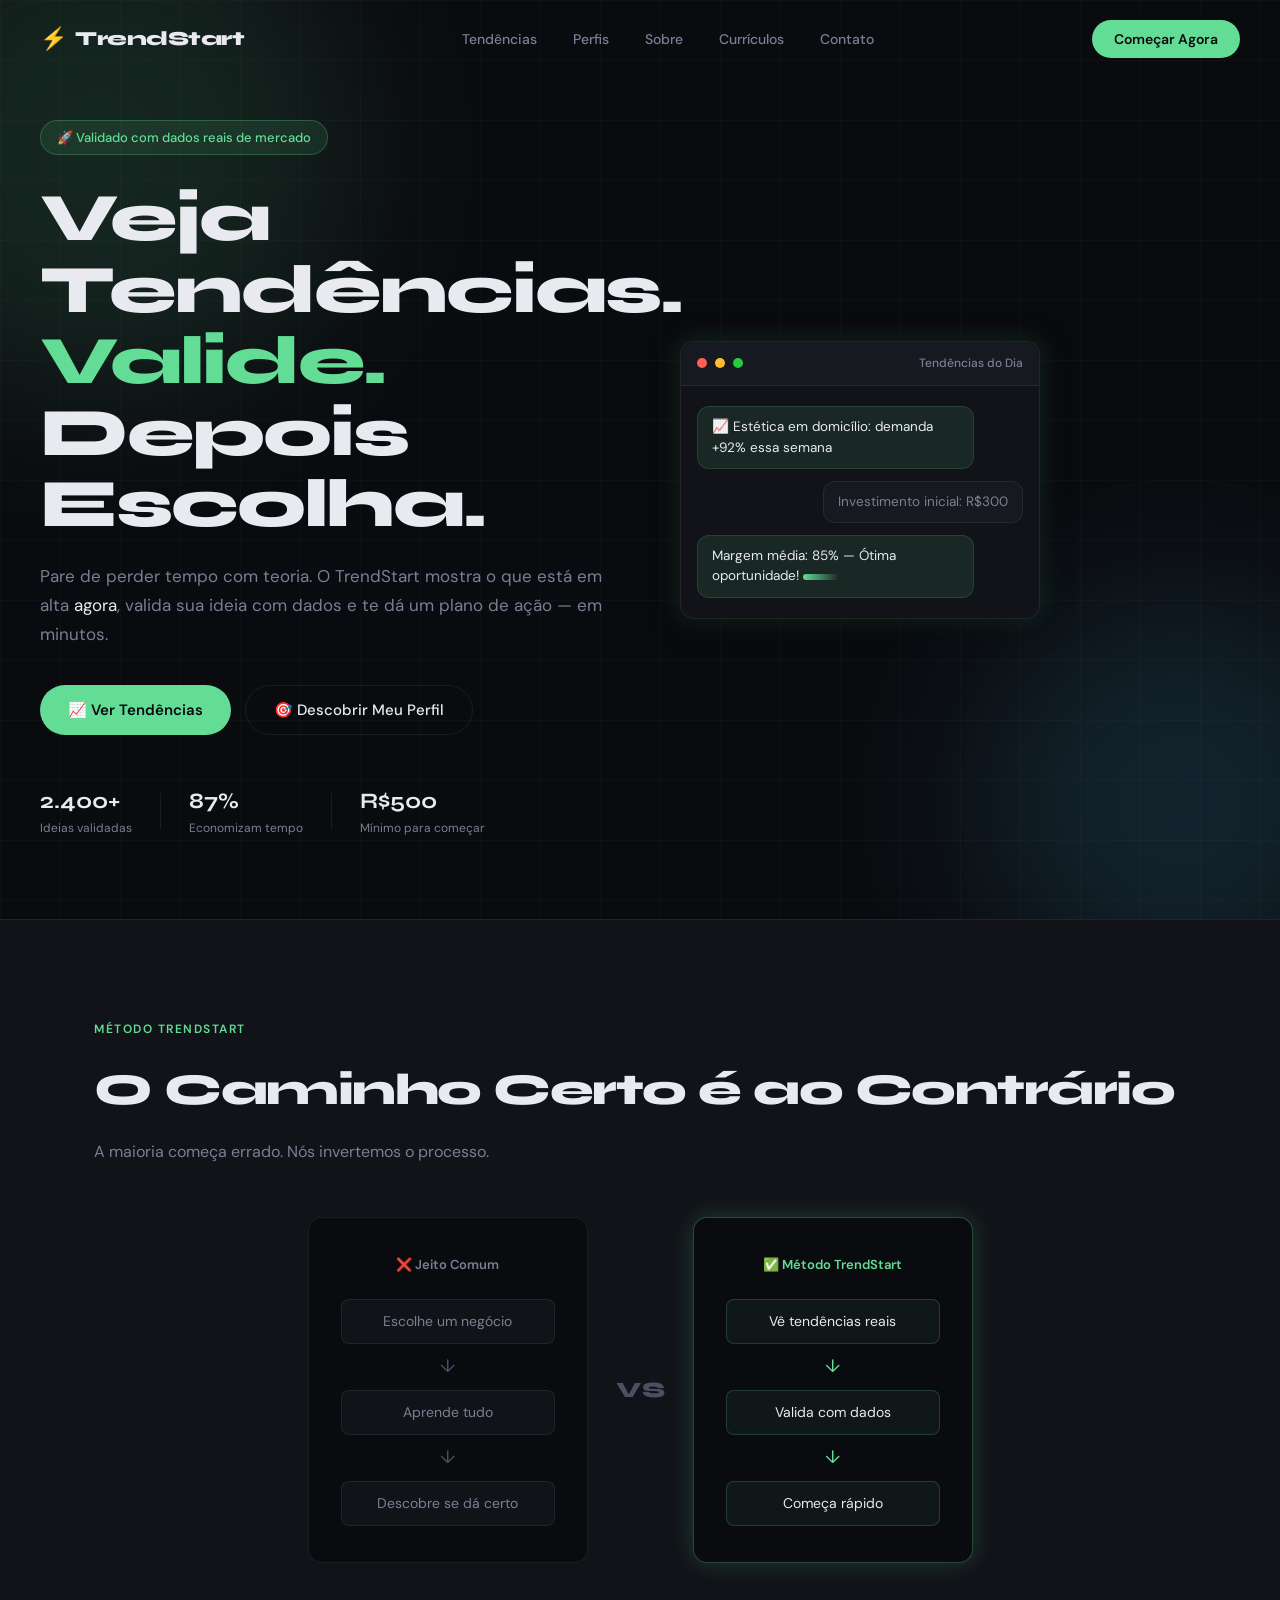
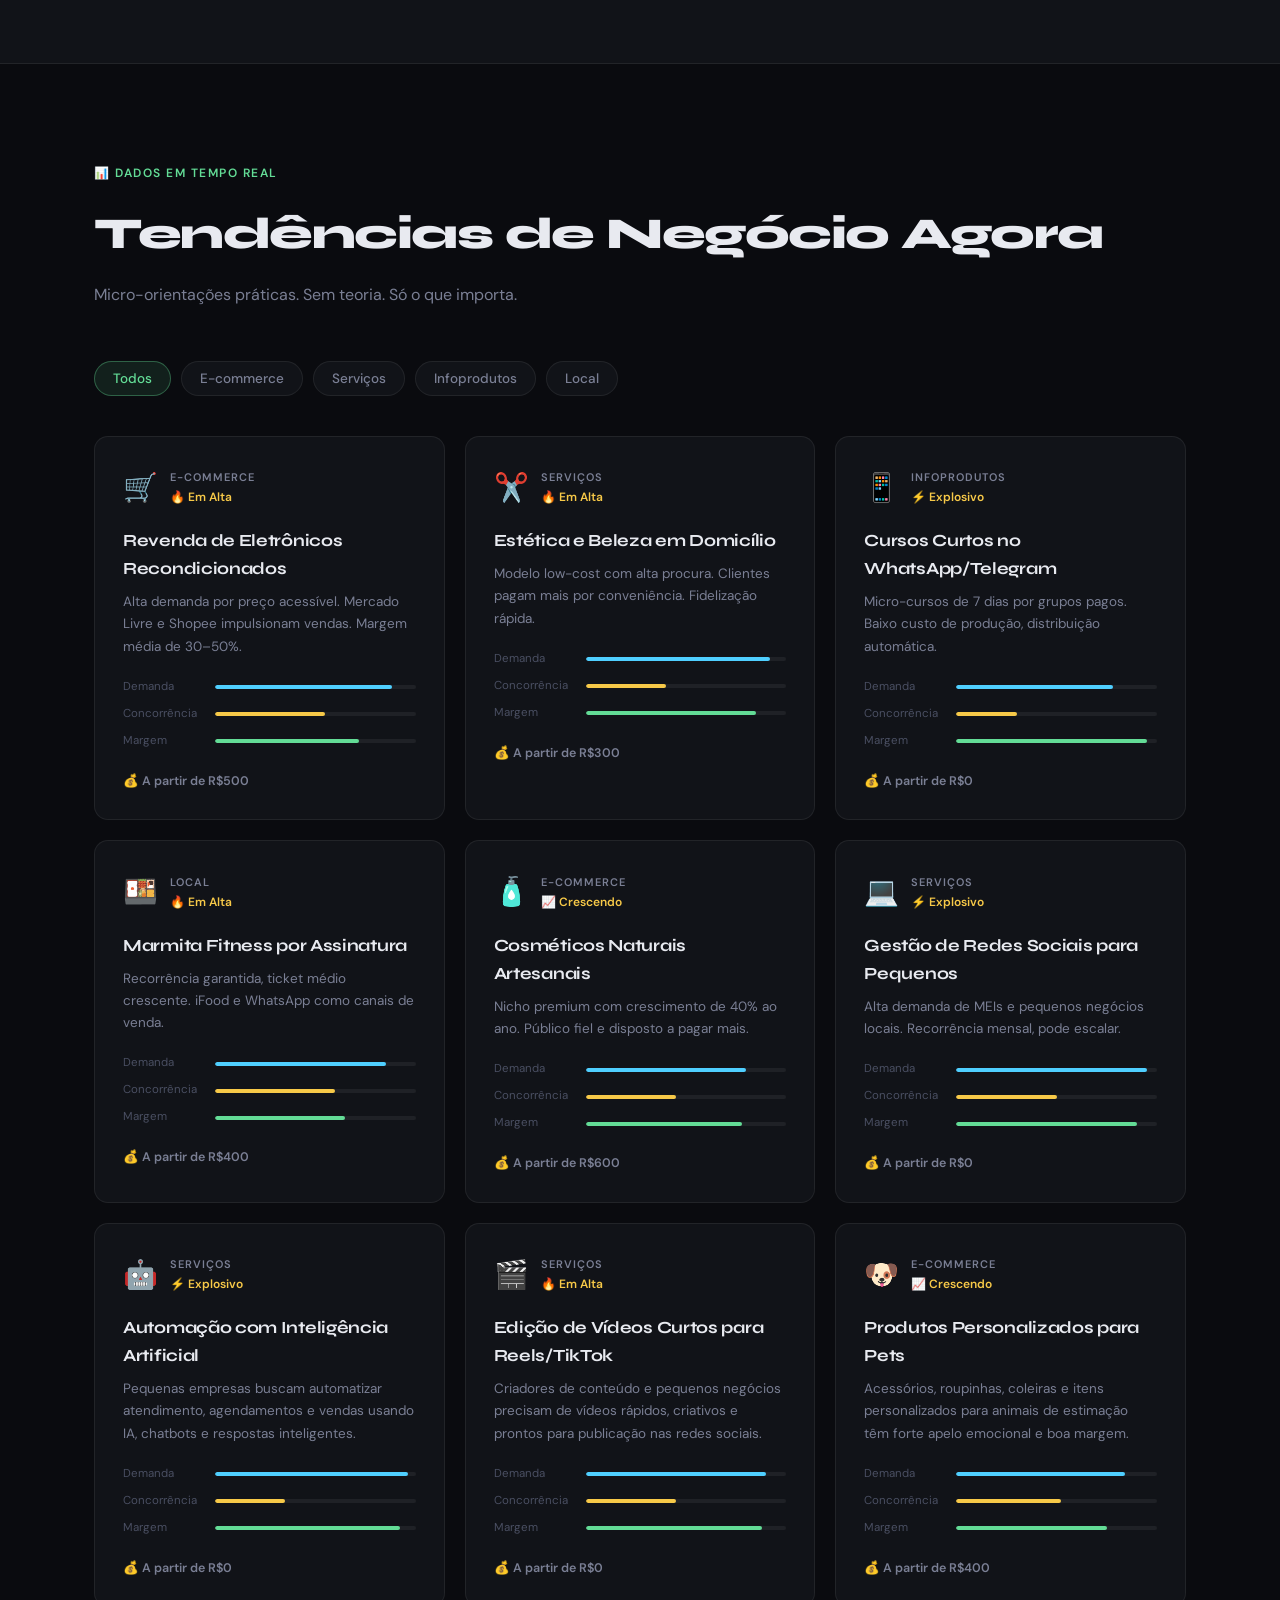
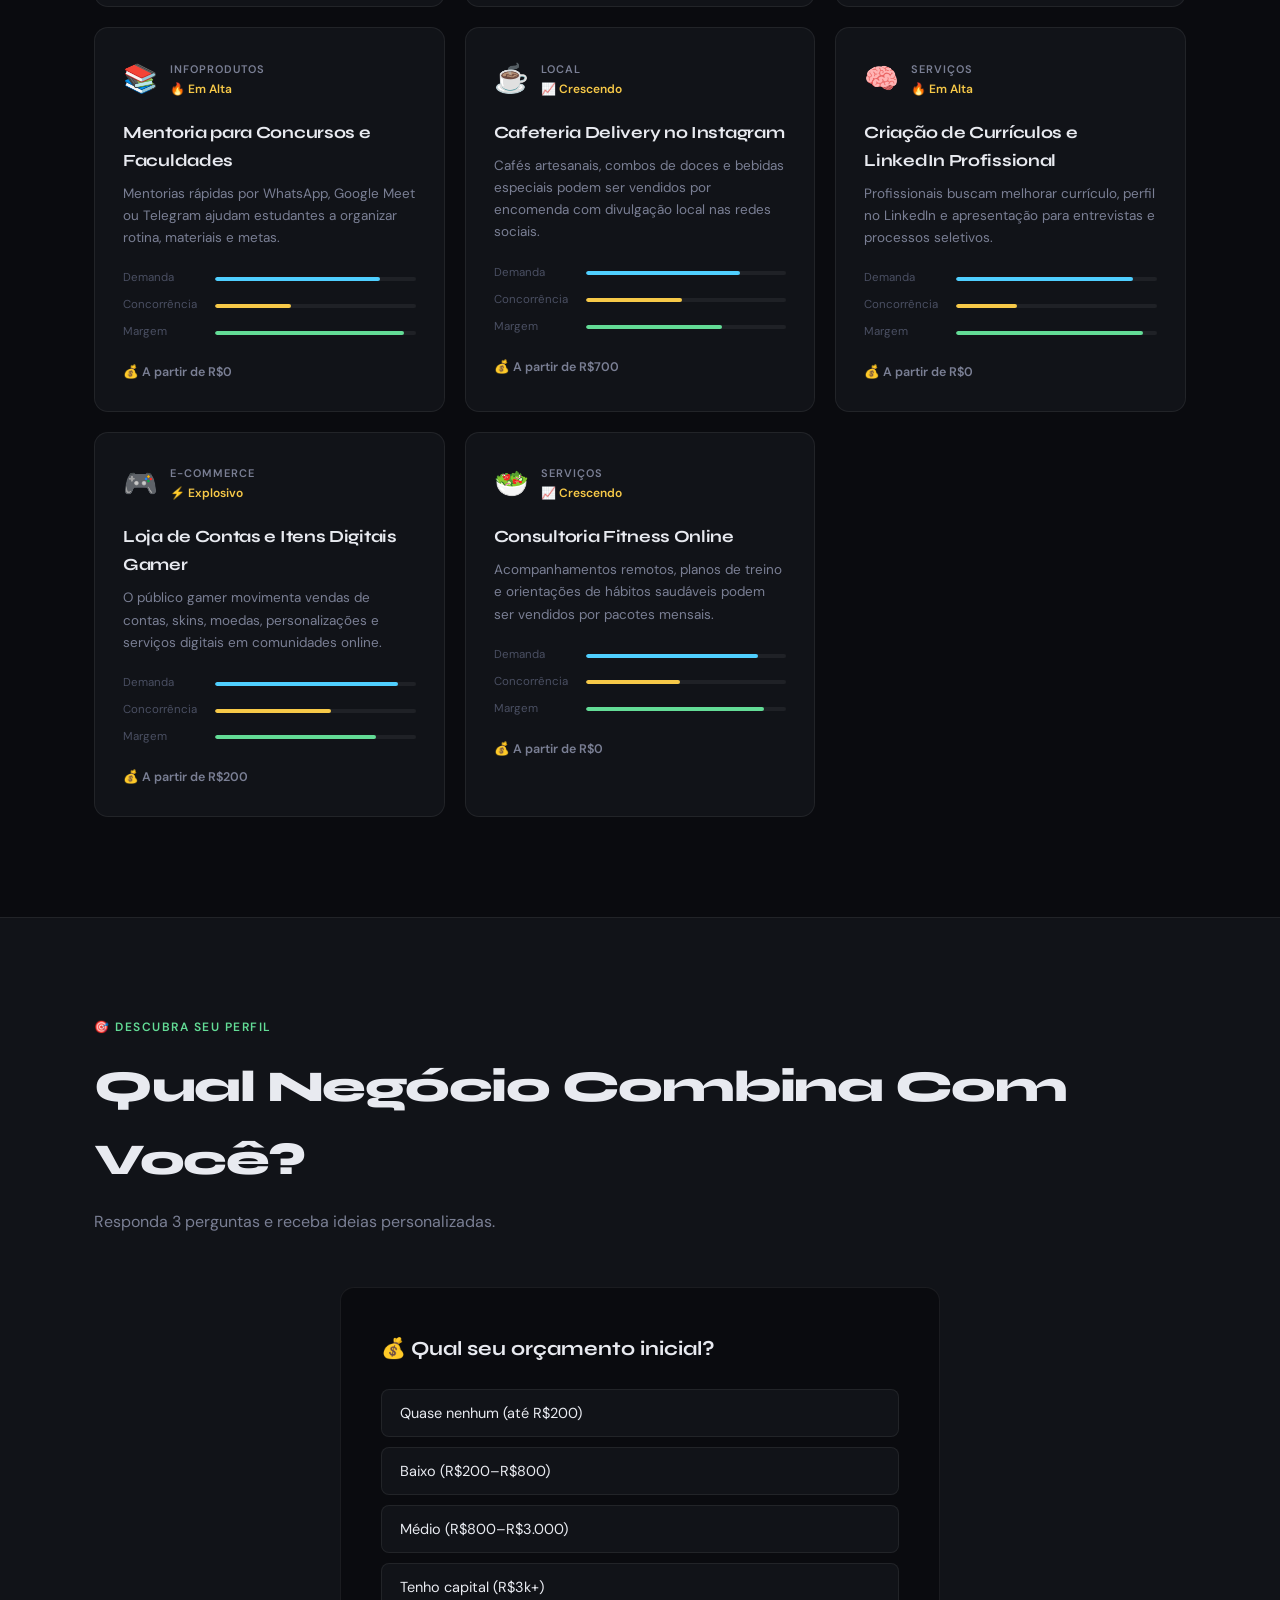
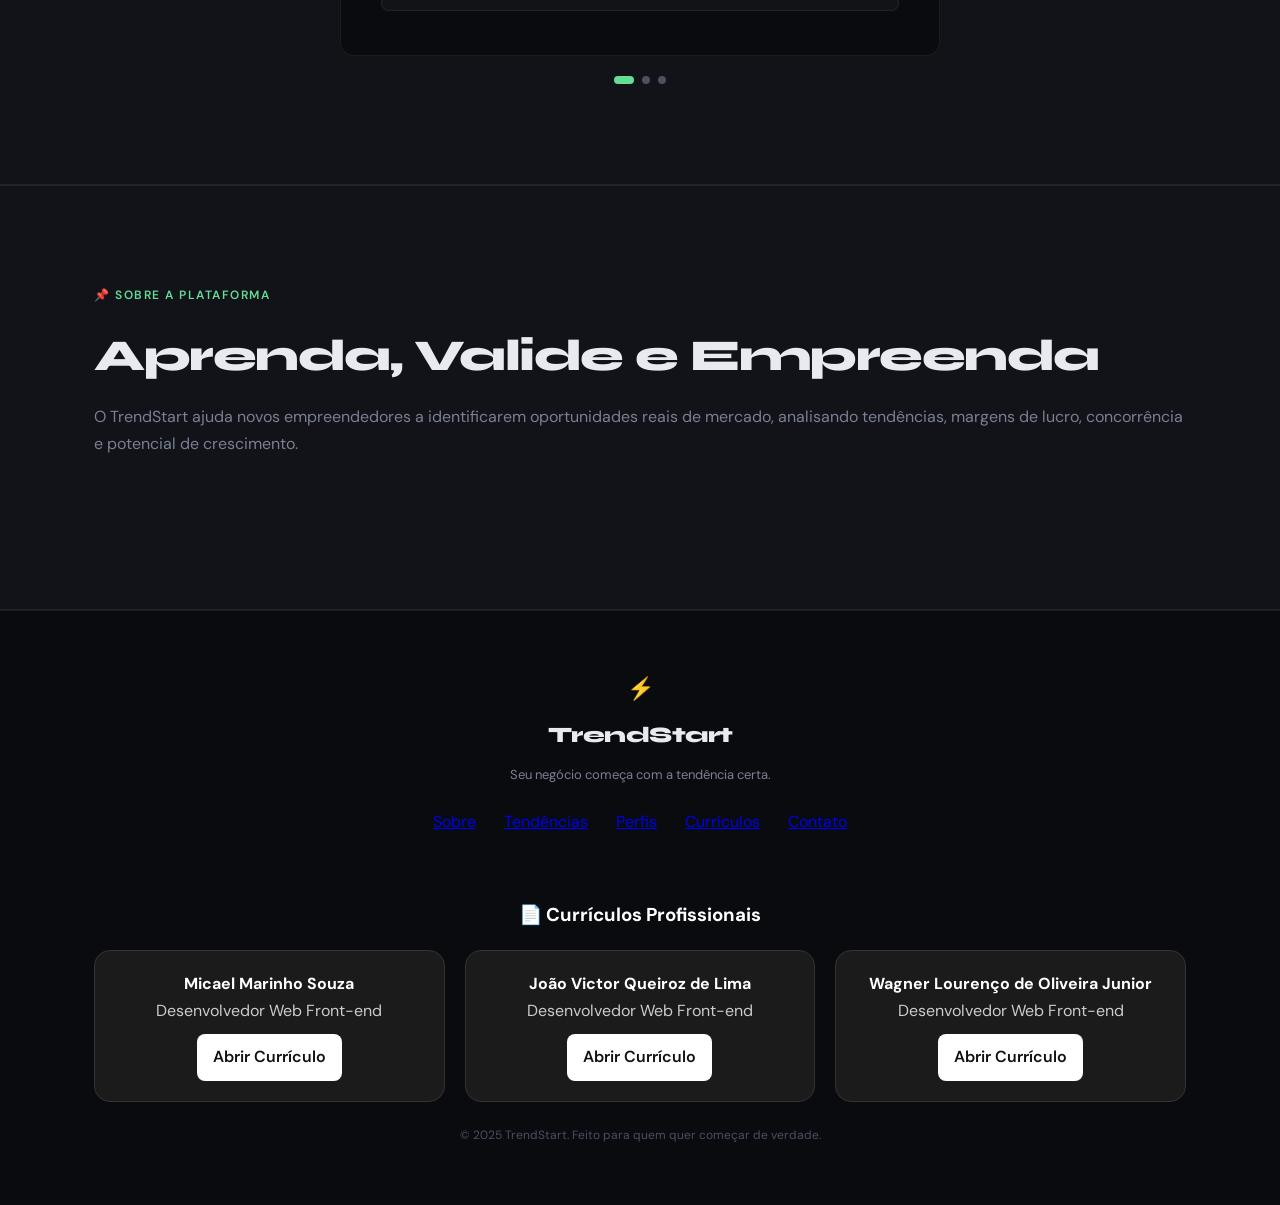
==== commit 71f60d38: "adicao-curriculos" ====
--- a/index.html
+++ b/index.html
@@ -18,6 +18,9 @@
     <ul class="nav-links">
       <li><a href="#tendencias">Tendências</a></li>
       <li><a href="#perfis">Perfis</a></li>
+      <li><a href="#sobre">Sobre</a></li>
+      <li><a href="#curriculos">Currículos</a></li>
+      <li><a href="#contato">Contato</a></li>
     </ul>
     <button class="nav-cta" onclick="scrollToTrends()">Começar Agora</button>
   </nav>
@@ -447,20 +450,70 @@
     </div>
   </section>
 
+
+  <!-- SOBRE -->
+  <section class="flow-section" id="sobre">
+    <div class="container">
+      <div class="section-label">📌 Sobre a Plataforma</div>
+      <h2 class="section-title">Aprenda, Valide e Empreenda</h2>
+      <p class="section-sub">
+        O TrendStart ajuda novos empreendedores a identificarem oportunidades reais de mercado,
+        analisando tendências, margens de lucro, concorrência e potencial de crescimento.
+      </p>
+    </div>
+  </section>
+
   <!-- FOOTER -->
-  <footer class="footer">
+  <footer class="footer" id="curriculos">
     <div class="container footer-inner">
       <div class="footer-brand">
         <span class="logo-icon">⚡</span>
         <span class="logo-text">TrendStart</span>
         <p>Seu negócio começa com a tendência certa.</p>
       </div>
+
       <div class="footer-links">
-        <span>Sobre</span>
-        <span>Blog</span>
-        <span>Privacidade</span>
-        <span>Contato</span>
-      </div>
+        <a href="#sobre">Sobre</a>
+        <a href="#tendencias">Tendências</a>
+        <a href="#perfis">Perfis</a>
+        <a href="#curriculos">Currículos</a>
+        <a href="#contato">Contato</a>
+      </div>
+
+      <div style="margin-top:40px; width:100%;" id="contato">
+        <h3 style="margin-bottom:20px; color:white;">📄 Currículos Profissionais</h3>
+        <p style="color:#ccc; margin-bottom:18px; max-width:900px;">
+        </p>
+
+        <div style="display:grid; grid-template-columns:repeat(auto-fit,minmax(250px,1fr)); gap:20px;">
+
+          <div style="background:#1b1b1b; padding:20px; border-radius:16px; border:1px solid #333;">
+            <h4 style="color:white;">Micael Marinho Souza</h4>
+            <p style="color:#ccc;">Desenvolvedor Web Front-end</p>
+            <a href="./curriculos/CurriculumVitae_micael/" target="_blank" style="display:inline-block; margin-top:10px; padding:10px 16px; border-radius:8px; background:white; color:#111; text-decoration:none; font-weight:600;">
+              Abrir Currículo
+            </a>
+          </div>
+
+          <div style="background:#1b1b1b; padding:20px; border-radius:16px; border:1px solid #333;">
+            <h4 style="color:white;">João Victor Queiroz de Lima</h4>
+            <p style="color:#ccc;">Desenvolvedor Web Front-end</p>
+            <a href="./curriculos/CurriculumVitae_joao/" target="_blank" style="display:inline-block; margin-top:10px; padding:10px 16px; border-radius:8px; background:white; color:#111; text-decoration:none; font-weight:600;">
+              Abrir Currículo
+            </a>
+          </div>
+
+          <div style="background:#1b1b1b; padding:20px; border-radius:16px; border:1px solid #333;">
+            <h4 style="color:white;">Wagner Lourenço de Oliveira Junior</h4>
+            <p style="color:#ccc;">Desenvolvedor Web Front-end</p>
+            <a href="./curriculos/CurriculumVitae_wagner/" target="_blank" style="display:inline-block; margin-top:10px; padding:10px 16px; border-radius:8px; background:white; color:#111; text-decoration:none; font-weight:600;">
+              Abrir Currículo
+            </a>
+          </div>
+
+        </div>
+      </div>
+
       <p class="footer-copy">© 2025 TrendStart. Feito para quem quer começar de verdade.</p>
     </div>
   </footer>
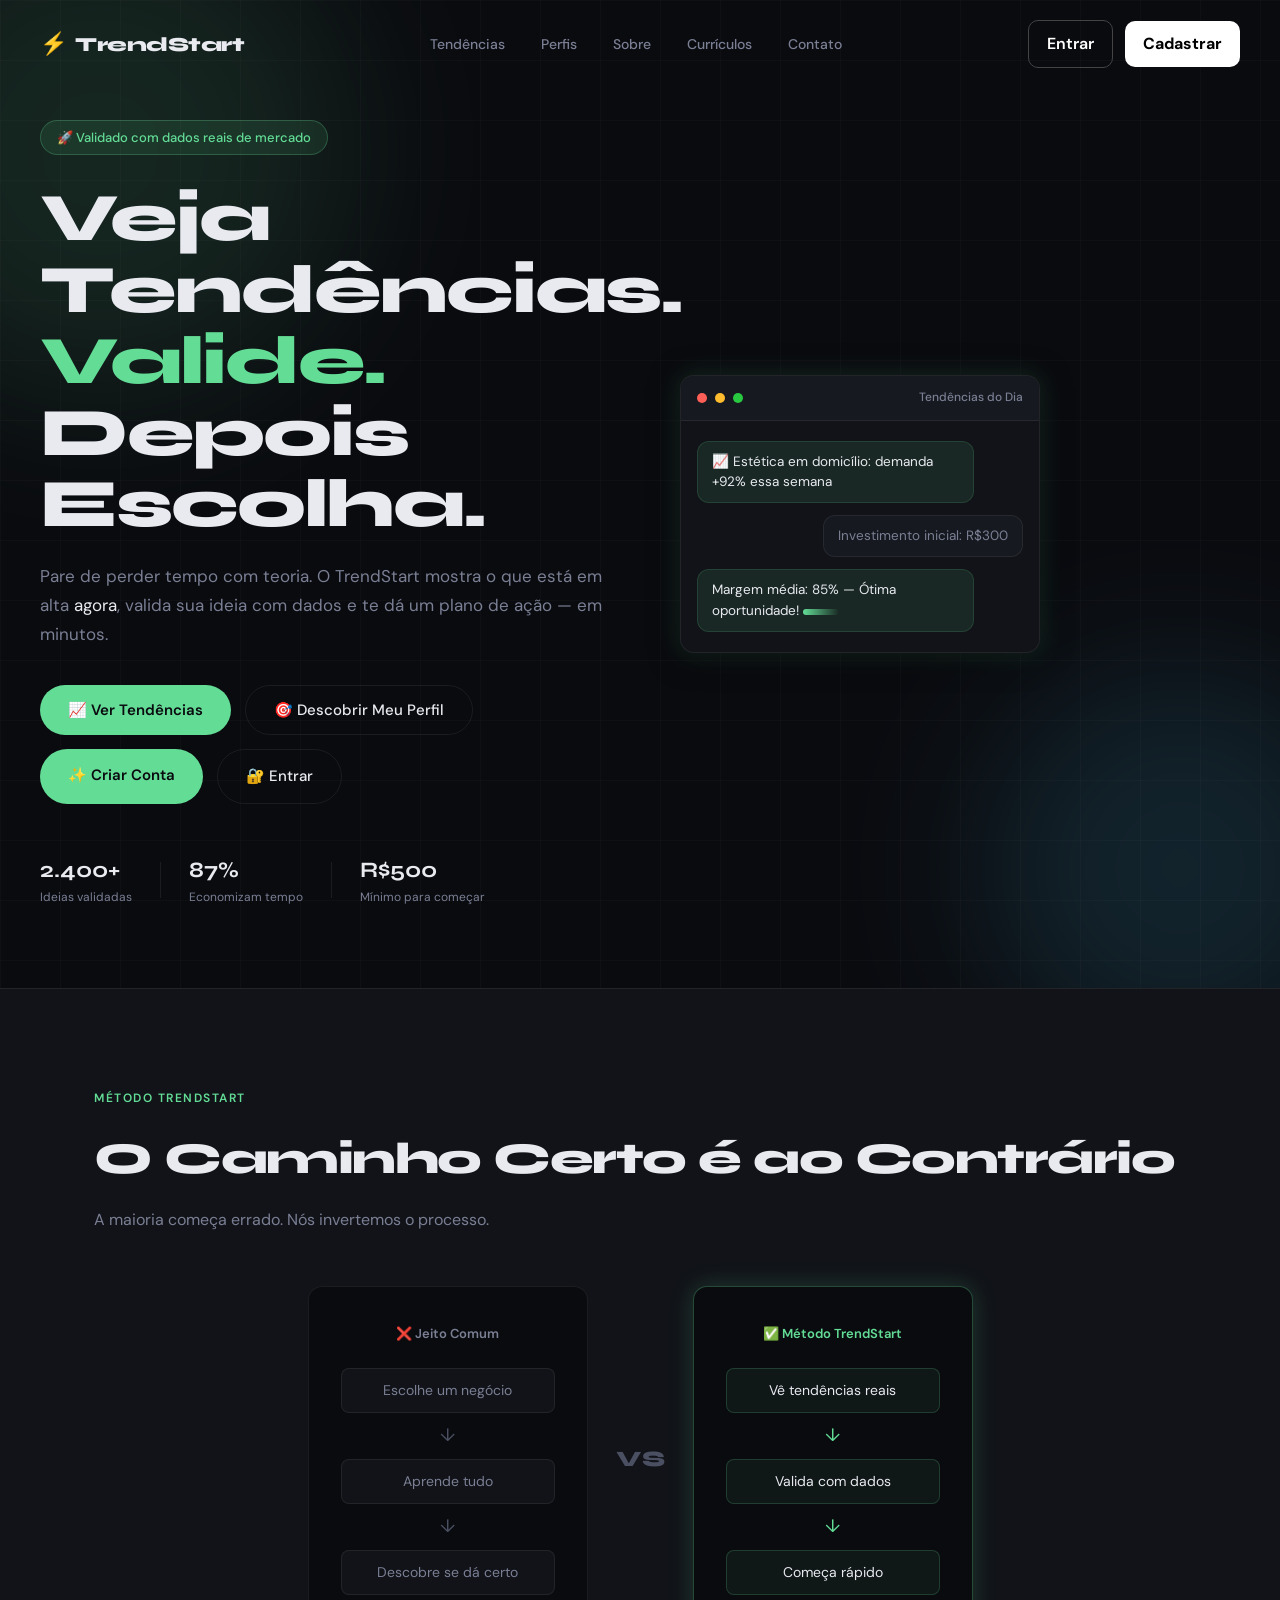
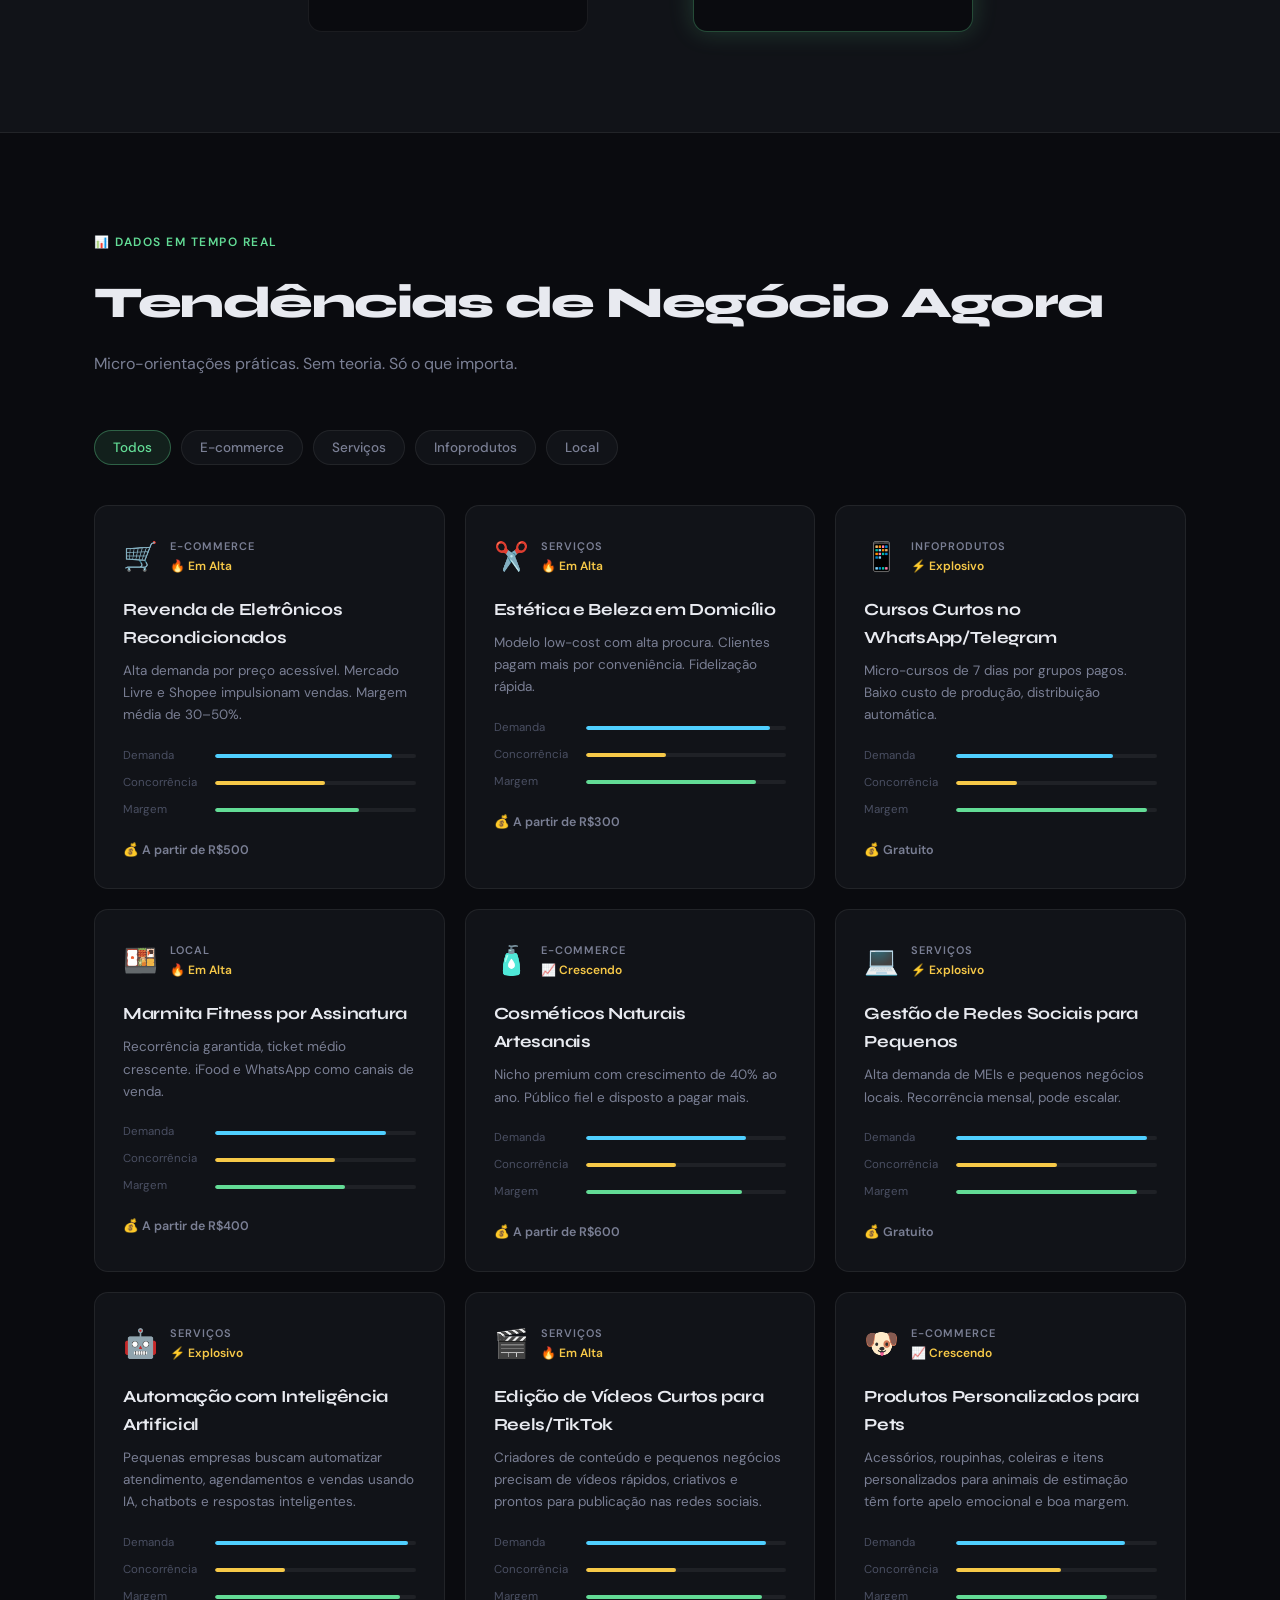
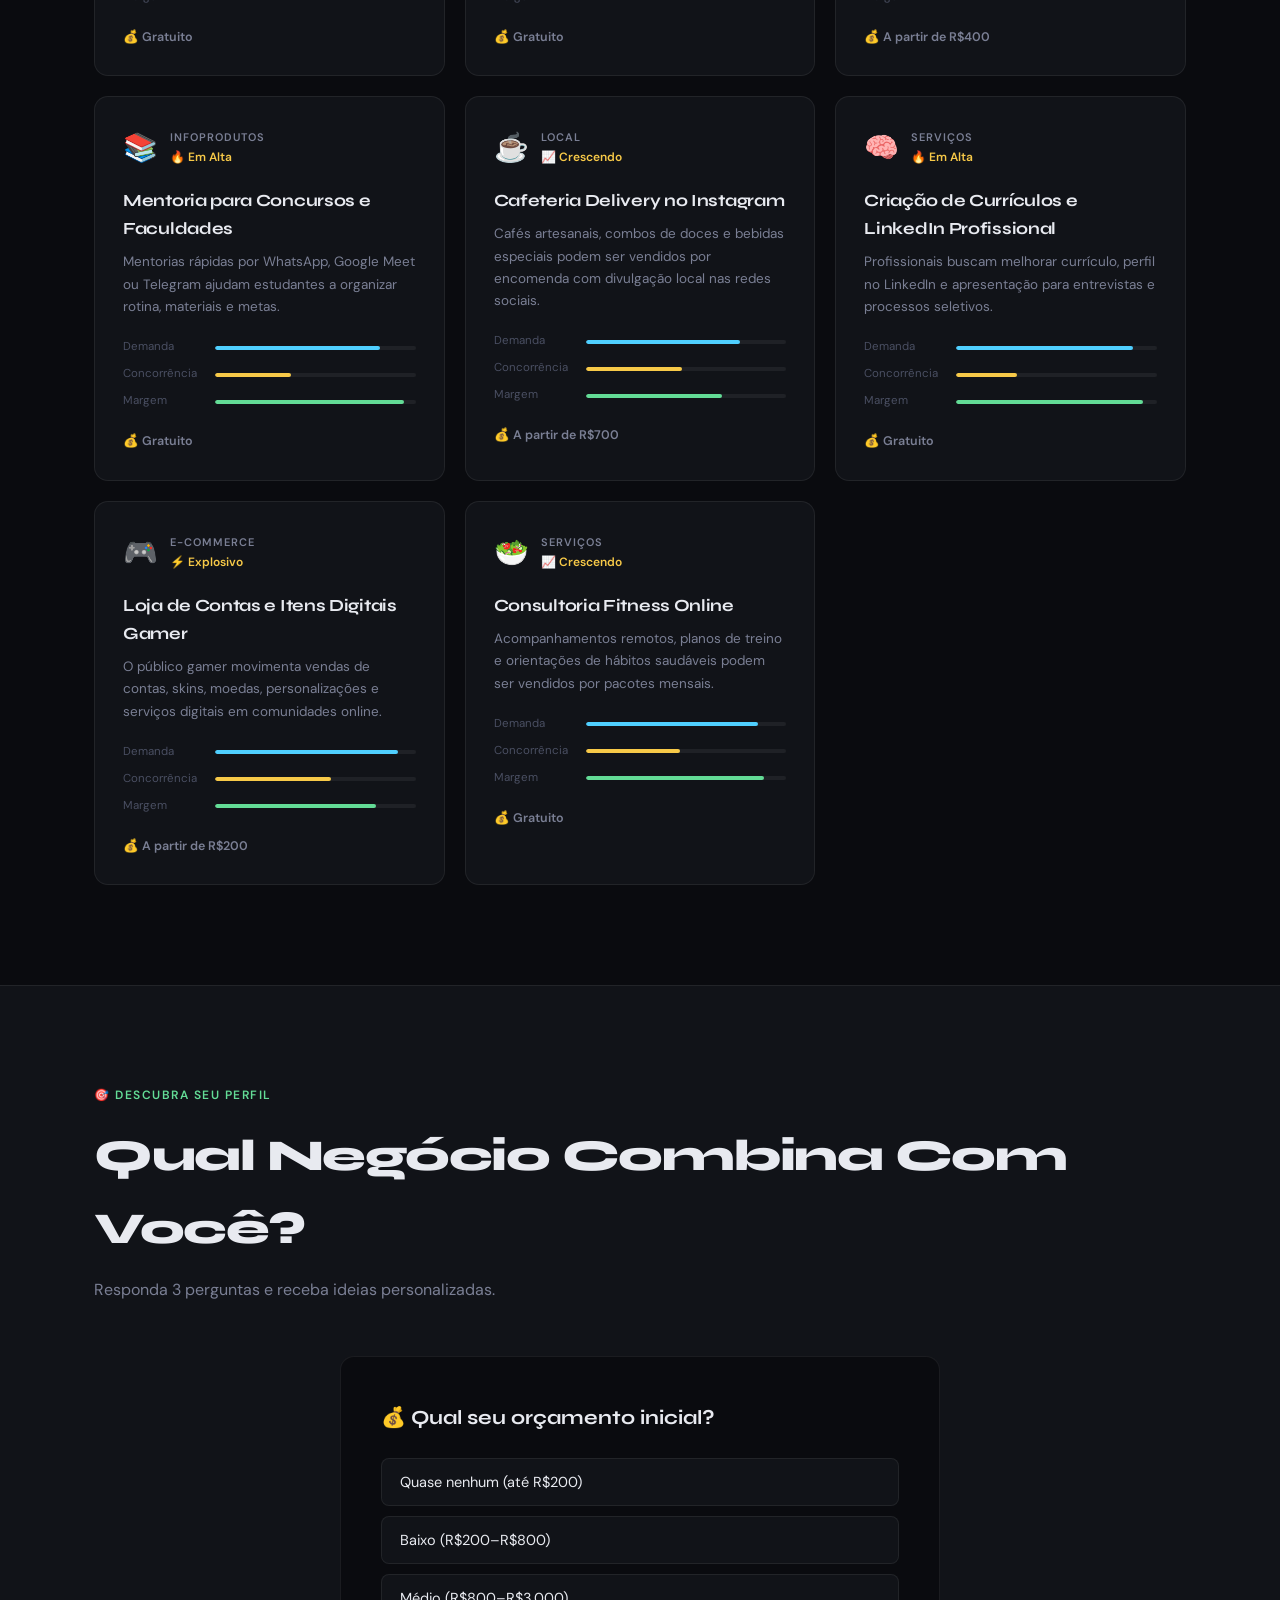
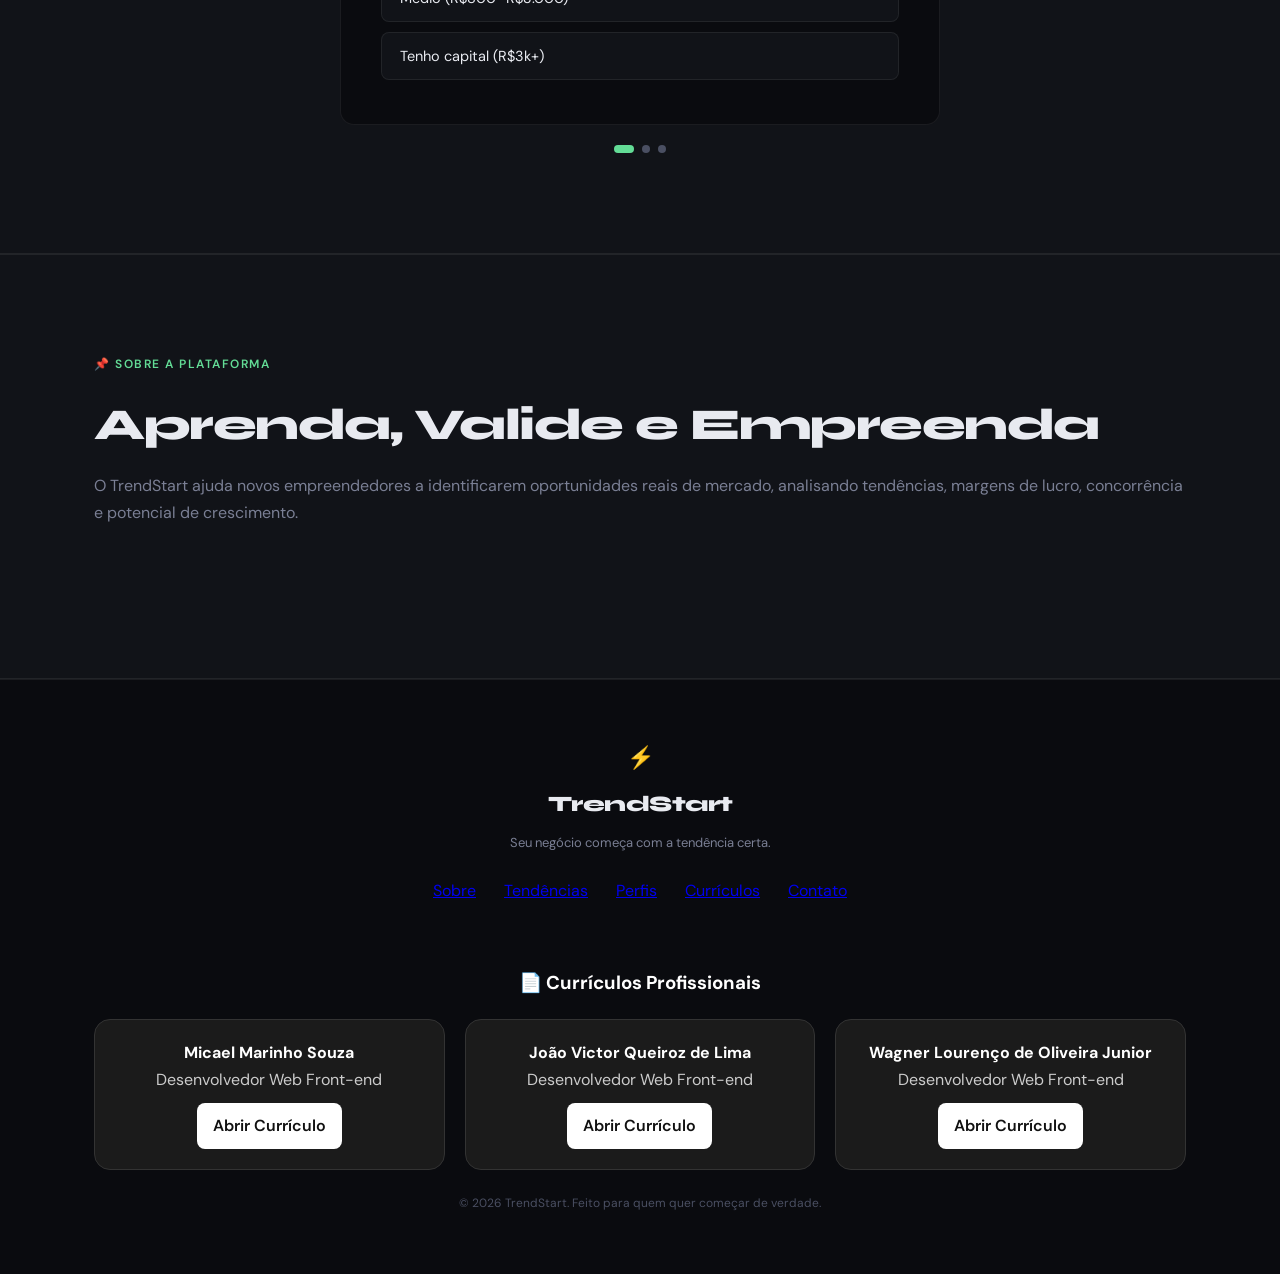
==== commit 4252019e: "atualizações-finais-p1-23/05/26" ====
--- a/index.html
+++ b/index.html
@@ -10,20 +10,25 @@
 <body>
 
   <!-- NAV -->
-  <nav class="nav">
-    <div class="nav-logo">
-      <span class="logo-icon">⚡</span>
-      <span class="logo-text">TrendStart</span>
-    </div>
-    <ul class="nav-links">
-      <li><a href="#tendencias">Tendências</a></li>
-      <li><a href="#perfis">Perfis</a></li>
-      <li><a href="#sobre">Sobre</a></li>
-      <li><a href="#curriculos">Currículos</a></li>
-      <li><a href="#contato">Contato</a></li>
-    </ul>
-    <button class="nav-cta" onclick="scrollToTrends()">Começar Agora</button>
-  </nav>
+<nav class="nav">
+  <div class="nav-logo">
+    <span class="logo-icon">⚡</span>
+    <span class="logo-text">TrendStart</span>
+  </div>
+
+  <ul class="nav-links">
+    <li><a href="#tendencias">Tendências</a></li>
+    <li><a href="#perfis">Perfis</a></li>
+    <li><a href="#sobre">Sobre</a></li>
+    <li><a href="#curriculos">Currículos</a></li>
+    <li><a href="#contato">Contato</a></li>
+  </ul>
+
+  <div class="nav-buttons">
+    <a href="login.html" class="btn-nav-login">Entrar</a>
+    <a href="cadastro.html" class="btn-nav-cadastro">Cadastrar</a>
+  </div>
+</nav>
 
   <!-- HERO -->
   <section class="hero">
@@ -42,9 +47,13 @@
         Pare de perder tempo com teoria. O TrendStart mostra o que está em alta <em>agora</em>, valida sua ideia com dados e te dá um plano de ação — em minutos.
       </p>
       <div class="hero-actions">
-        <button class="btn-primary" onclick="scrollToTrends()">📈 Ver Tendências</button>
-        <button class="btn-ghost" onclick="document.getElementById('perfis').scrollIntoView({behavior:'smooth'})">🎯 Descobrir Meu Perfil</button>
-      </div>
+      <button class="btn-primary" onclick="scrollToTrends()">📈 Ver Tendências</button>
+      <button class="btn-ghost" onclick="document.getElementById('perfis').scrollIntoView({behavior:'smooth'})">
+      🎯 Descobrir Meu Perfil
+      </button>
+      <a href="cadastro.html" class="btn-primary">✨ Criar Conta</a>
+      <a href="login.html" class="btn-ghost">🔐 Entrar</a>
+</div>
       <div class="hero-stats">
         <div class="stat"><strong>2.400+</strong><span>Ideias validadas</span></div>
         <div class="stat-div"></div>
@@ -173,7 +182,7 @@
             <div class="metric"><span class="m-label">Margem</span><div class="bar"><div class="fill high" style="width:95%"></div></div></div>
           </div>
           <div class="trend-footer">
-            <span class="budget">💰 A partir de R$0</span>
+            <span class="budget">💰 Gratuito </span>
           </div>
         </div>
 
@@ -233,7 +242,7 @@
             <div class="metric"><span class="m-label">Margem</span><div class="bar"><div class="fill high" style="width:90%"></div></div></div>
           </div>
           <div class="trend-footer">
-            <span class="budget">💰 A partir de R$0</span>
+            <span class="budget">💰 Gratuito</span>
           </div>
         </div>
 
@@ -253,7 +262,7 @@
             <div class="metric"><span class="m-label">Margem</span><div class="bar"><div class="fill high" style="width:92%"></div></div></div>
           </div>
           <div class="trend-footer">
-            <span class="budget">💰 A partir de R$0</span>
+            <span class="budget">💰 Gratuito </span>
           </div>
         </div>
 
@@ -273,7 +282,7 @@
             <div class="metric"><span class="m-label">Margem</span><div class="bar"><div class="fill high" style="width:88%"></div></div></div>
           </div>
           <div class="trend-footer">
-            <span class="budget">💰 A partir de R$0</span>
+            <span class="budget">💰 Gratuito </span>
           </div>
         </div>
 
@@ -313,7 +322,7 @@
             <div class="metric"><span class="m-label">Margem</span><div class="bar"><div class="fill high" style="width:94%"></div></div></div>
           </div>
           <div class="trend-footer">
-            <span class="budget">💰 A partir de R$0</span>
+            <span class="budget">💰 Gratuito </span>
           </div>
         </div>
 
@@ -353,7 +362,7 @@
             <div class="metric"><span class="m-label">Margem</span><div class="bar"><div class="fill high" style="width:93%"></div></div></div>
           </div>
           <div class="trend-footer">
-            <span class="budget">💰 A partir de R$0</span>
+            <span class="budget">💰 Gratuito </span>
           </div>
         </div>
 
@@ -393,7 +402,7 @@
             <div class="metric"><span class="m-label">Margem</span><div class="bar"><div class="fill high" style="width:89%"></div></div></div>
           </div>
           <div class="trend-footer">
-            <span class="budget">💰 A partir de R$0</span>
+            <span class="budget">💰 Gratuito </span>
           </div>
         </div>
 
@@ -514,7 +523,7 @@
         </div>
       </div>
 
-      <p class="footer-copy">© 2025 TrendStart. Feito para quem quer começar de verdade.</p>
+      <p class="footer-copy">© 2026 TrendStart. Feito para quem quer começar de verdade.</p>
     </div>
   </footer>
 
@@ -564,10 +573,10 @@
     // Sugestões estáticas por perfil
     const suggestions = {
       digital: [
-        { icon:'📱', name:'Cursos Curtos no WhatsApp/Telegram', budget:'R$0', margin:'95%' },
-        { icon:'💻', name:'Gestão de Redes Sociais para Pequenos', budget:'R$0', margin:'90%' },
-        { icon:'🤖', name:'Automação com Inteligência Artificial', budget:'R$0', margin:'92%' },
-        { icon:'📚', name:'Mentoria para Concursos e Faculdades', budget:'R$0', margin:'94%' },
+        { icon:'📱', name:'Cursos Curtos no WhatsApp/Telegram', budget:'De graça', margin:'95%' },
+        { icon:'💻', name:'Gestão de Redes Sociais para Pequenos', budget:'De graça', margin:'90%' },
+        { icon:'🤖', name:'Automação com Inteligência Artificial', budget:'De graça', margin:'92%' },
+        { icon:'📚', name:'Mentoria para Concursos e Faculdades', budget:'De graça', margin:'94%' },
       ],
       vender: [
         { icon:'🛒', name:'Revenda de Eletrônicos Recondicionados', budget:'R$500', margin:'72%' },
@@ -578,16 +587,16 @@
       servico: [
         { icon:'✂️', name:'Estética e Beleza em Domicílio', budget:'R$300', margin:'85%' },
         { icon:'🍱', name:'Marmita Fitness por Assinatura', budget:'R$400', margin:'65%' },
-        { icon:'🎬', name:'Edição de Vídeos Curtos para Reels/TikTok', budget:'R$0', margin:'88%' },
-        { icon:'🧠', name:'Criação de Currículos e LinkedIn Profissional', budget:'R$0', margin:'93%' },
-        { icon:'🥗', name:'Consultoria Fitness Online', budget:'R$0', margin:'89%' },
+        { icon:'🎬', name:'Edição de Vídeos Curtos para Reels/TikTok', budget:'De graça', margin:'88%' },
+        { icon:'🧠', name:'Criação de Currículos e LinkedIn Profissional', budget:'De graça', margin:'93%' },
+        { icon:'🥗', name:'Consultoria Fitness Online', budget:'De graça', margin:'89%' },
       ],
       qualquer: [
         { icon:'✂️', name:'Estética e Beleza em Domicílio', budget:'R$300', margin:'85%' },
-        { icon:'📱', name:'Cursos Curtos no WhatsApp/Telegram', budget:'R$0', margin:'95%' },
-        { icon:'💻', name:'Gestão de Redes Sociais para Pequenos', budget:'R$0', margin:'90%' },
-        { icon:'🤖', name:'Automação com Inteligência Artificial', budget:'R$0', margin:'92%' },
-        { icon:'🧠', name:'Criação de Currículos e LinkedIn Profissional', budget:'R$0', margin:'93%' },
+        { icon:'📱', name:'Cursos Curtos no WhatsApp/Telegram', budget:'De graça', margin:'95%' },
+        { icon:'💻', name:'Gestão de Redes Sociais para Pequenos', budget:'De graça', margin:'90%' },
+        { icon:'🤖', name:'Automação com Inteligência Artificial', budget:'De graça', margin:'92%' },
+        { icon:'🧠', name:'Criação de Currículos e LinkedIn Profissional', budget:'De graça', margin:'93%' },
         { icon:'☕', name:'Cafeteria Delivery no Instagram', budget:'R$700', margin:'68%' },
       ],
     };
--- a/Style/style.css
+++ b/Style/style.css
@@ -852,9 +852,49 @@
   .quiz-box { padding: 28px 20px; }
 }
 
+/* ===================== LOGIN E CADASTRO ===================== */
 @media (max-width: 600px) {
   .hero-title { letter-spacing: -1.5px; }
   .trends-grid { grid-template-columns: 1fr; }
   .flow-grid { flex-direction: column; }
   .flow-vs { transform: rotate(90deg); }
+}
+
+.nav-buttons {
+  display: flex;
+  align-items: center;
+  gap: 12px;
+}
+
+.btn-nav-login {
+  text-decoration: none;
+  color: white;
+  padding: 10px 18px;
+  border: 1px solid #444;
+  border-radius: 10px;
+  font-weight: 600;
+  transition: 0.3s;
+}
+
+.btn-nav-login:hover {
+  background: #222;
+}
+
+.btn-nav-cadastro {
+  text-decoration: none;
+  background: white;
+  color: black;
+  padding: 10px 18px;
+  border-radius: 10px;
+  font-weight: 700;
+  transition: 0.3s;
+}
+
+.btn-nav-cadastro:hover {
+  transform: translateY(-2px);
+  opacity: 0.9;
+}
+
+.hero-actions a {
+  text-decoration: none;
 }
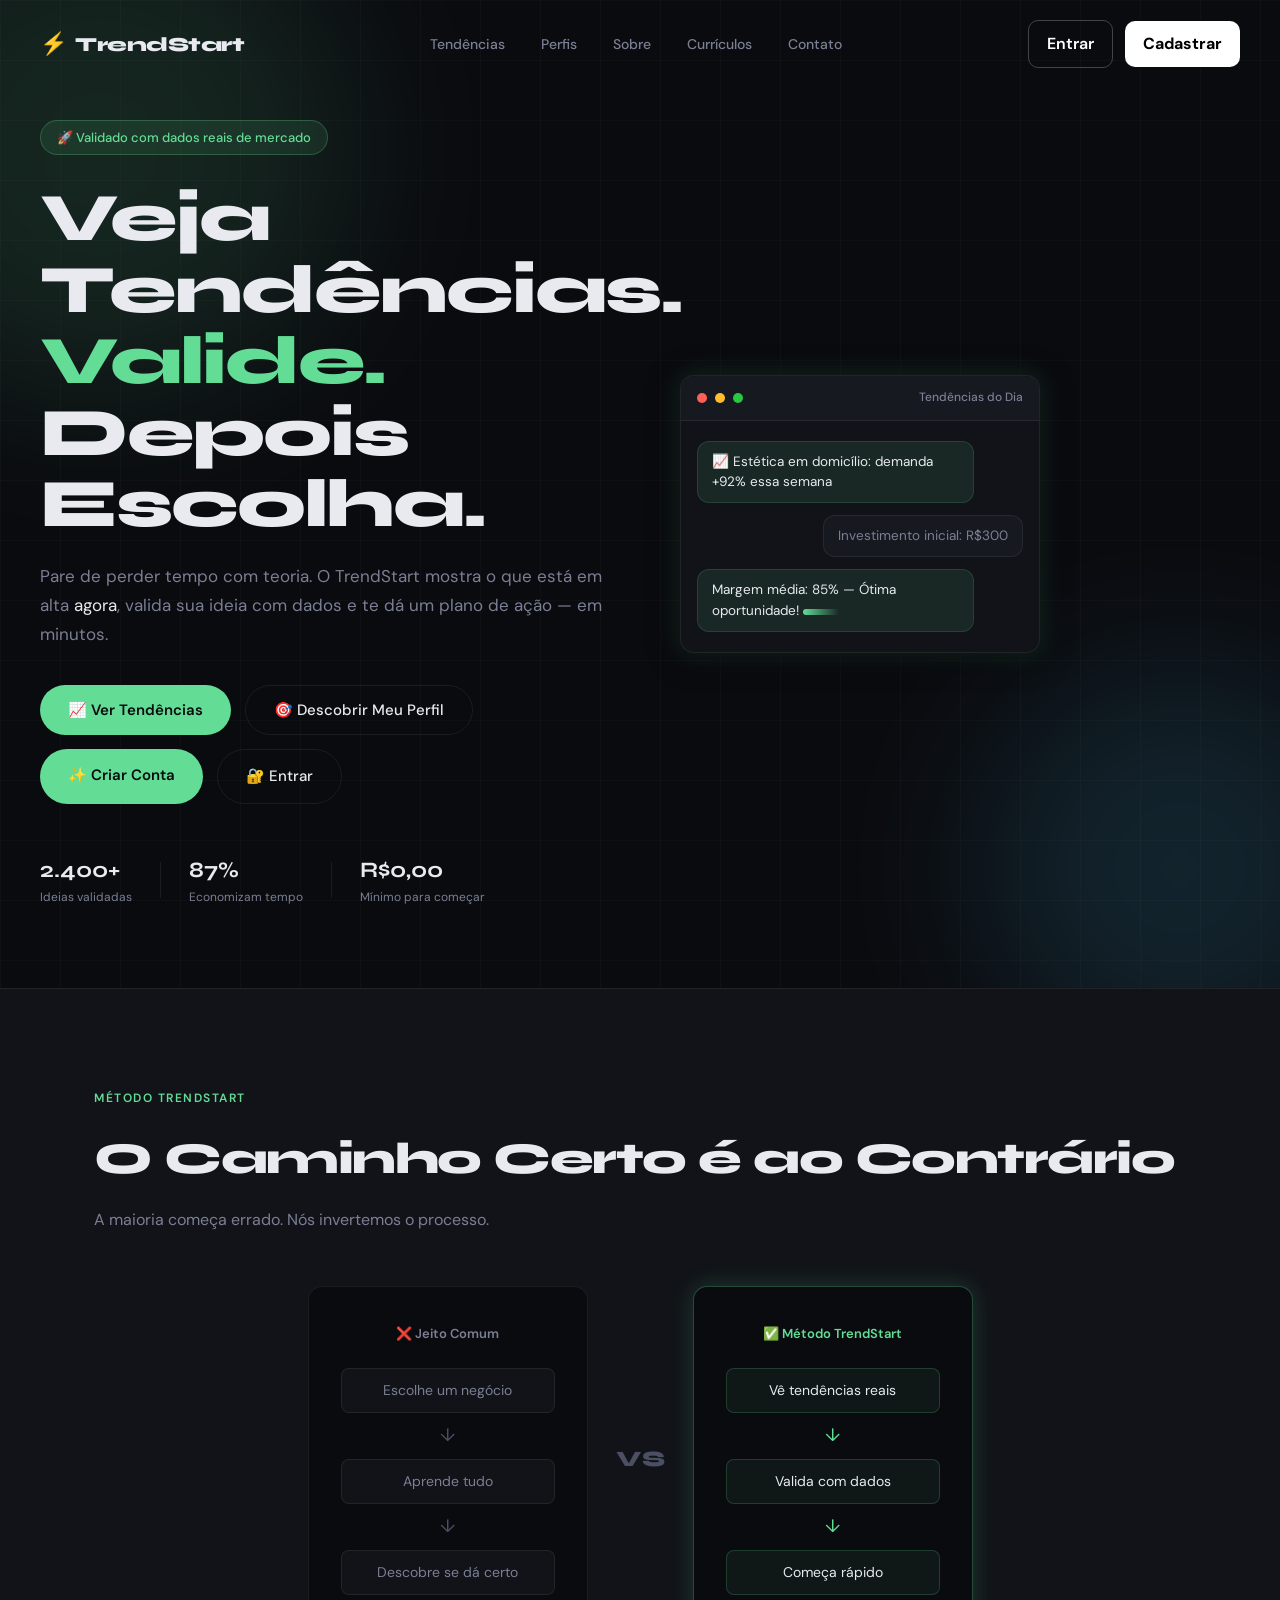
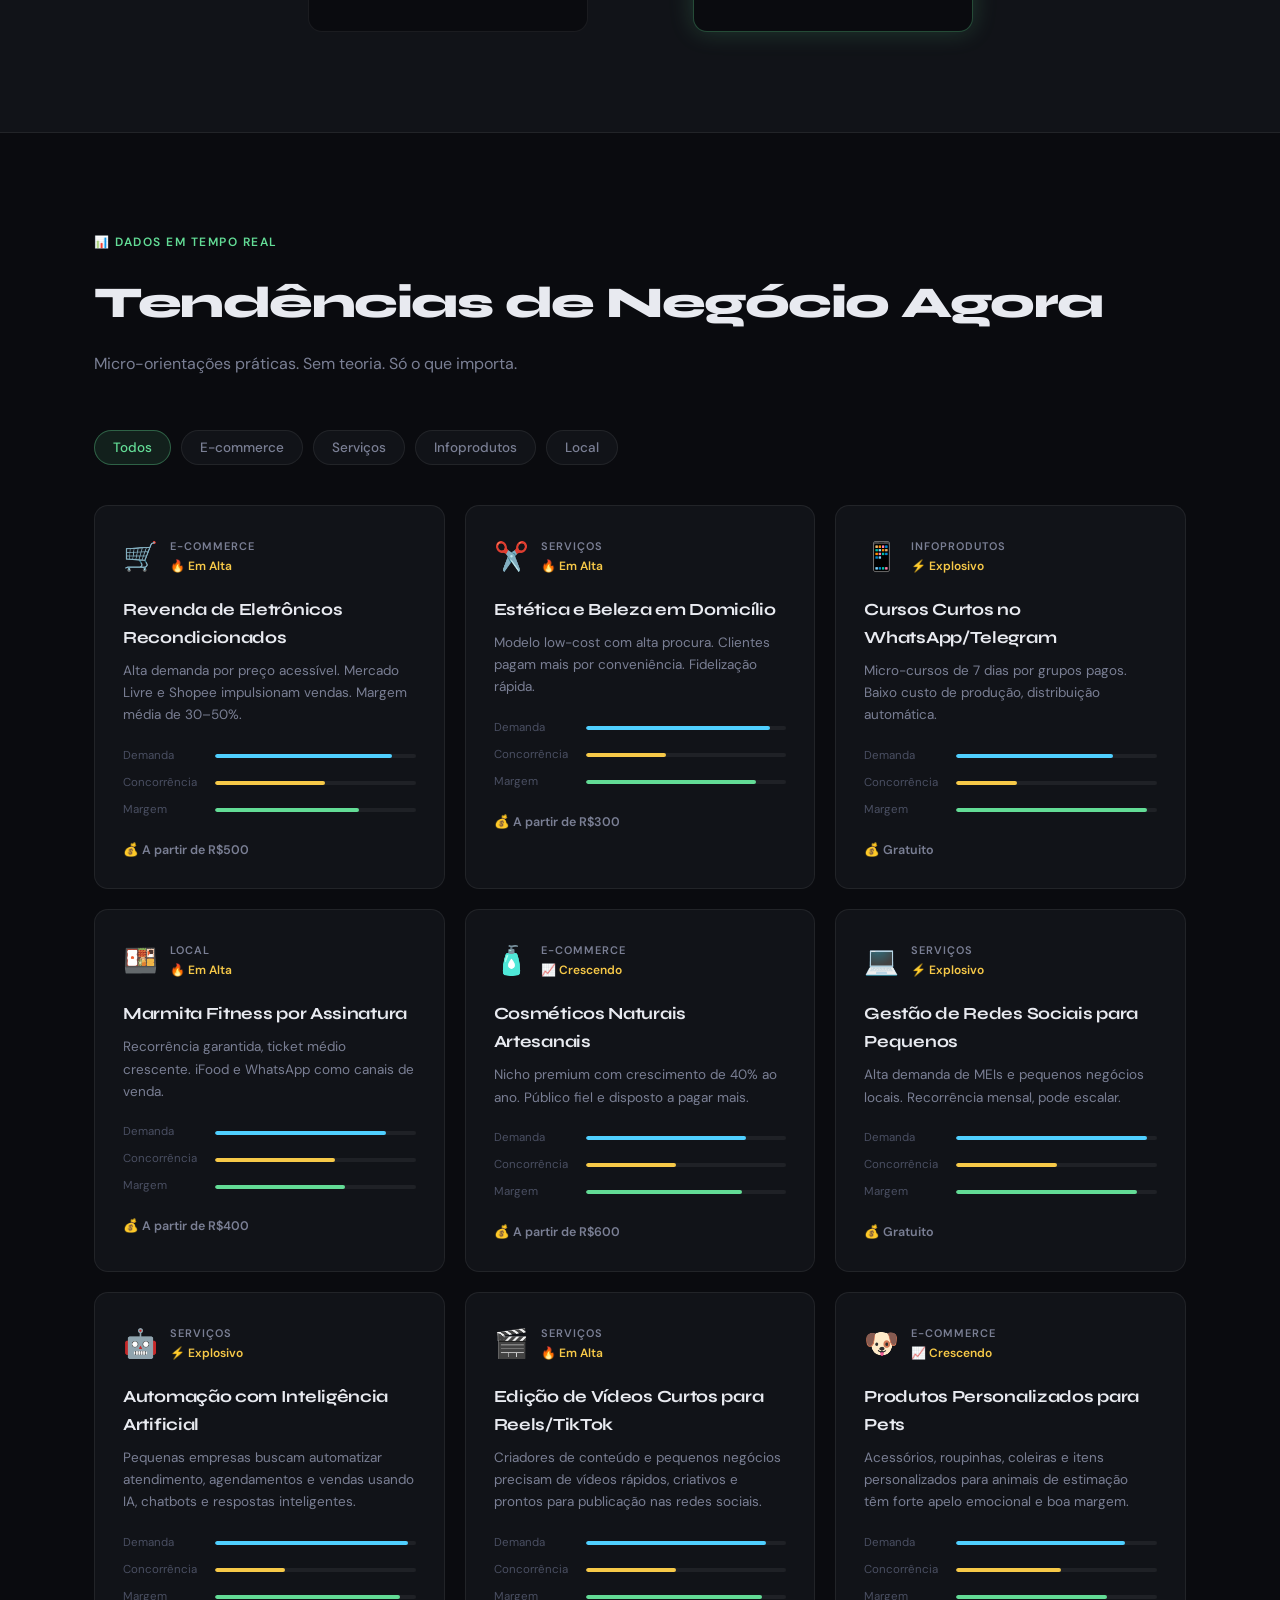
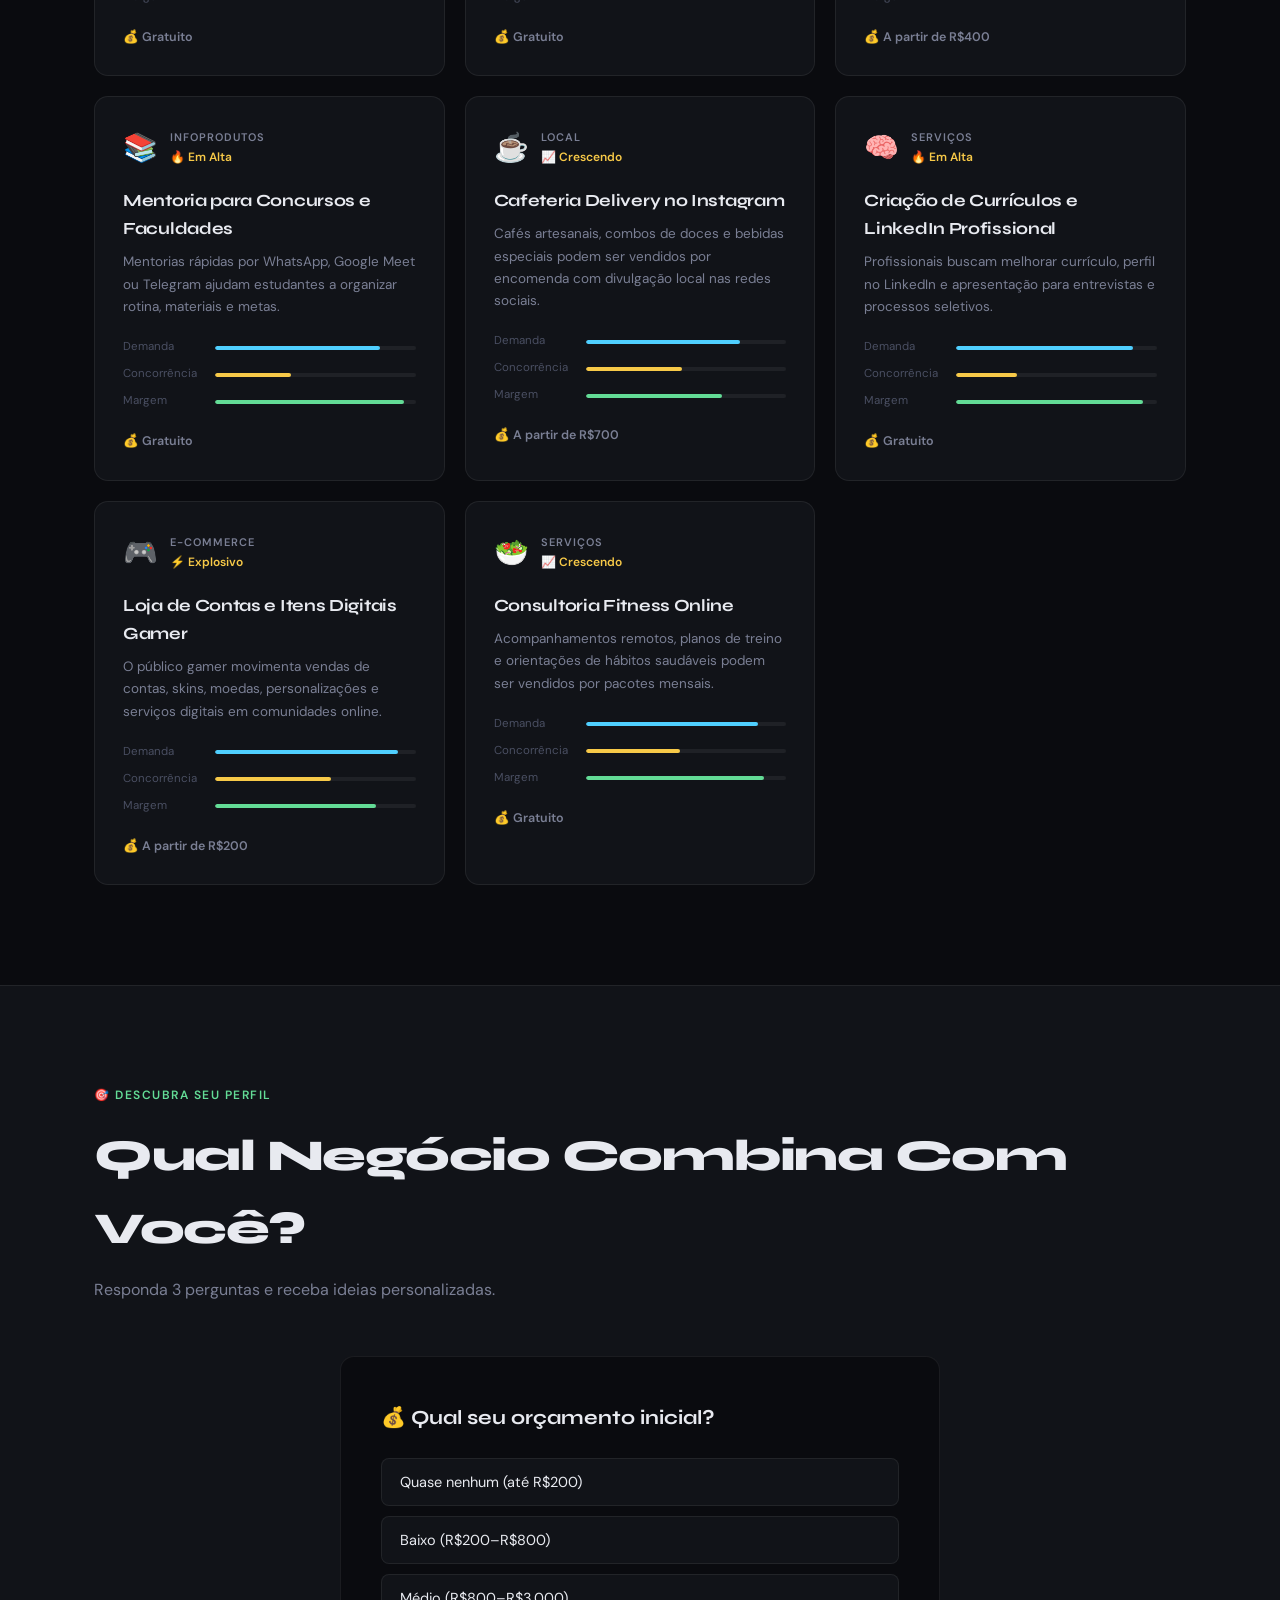
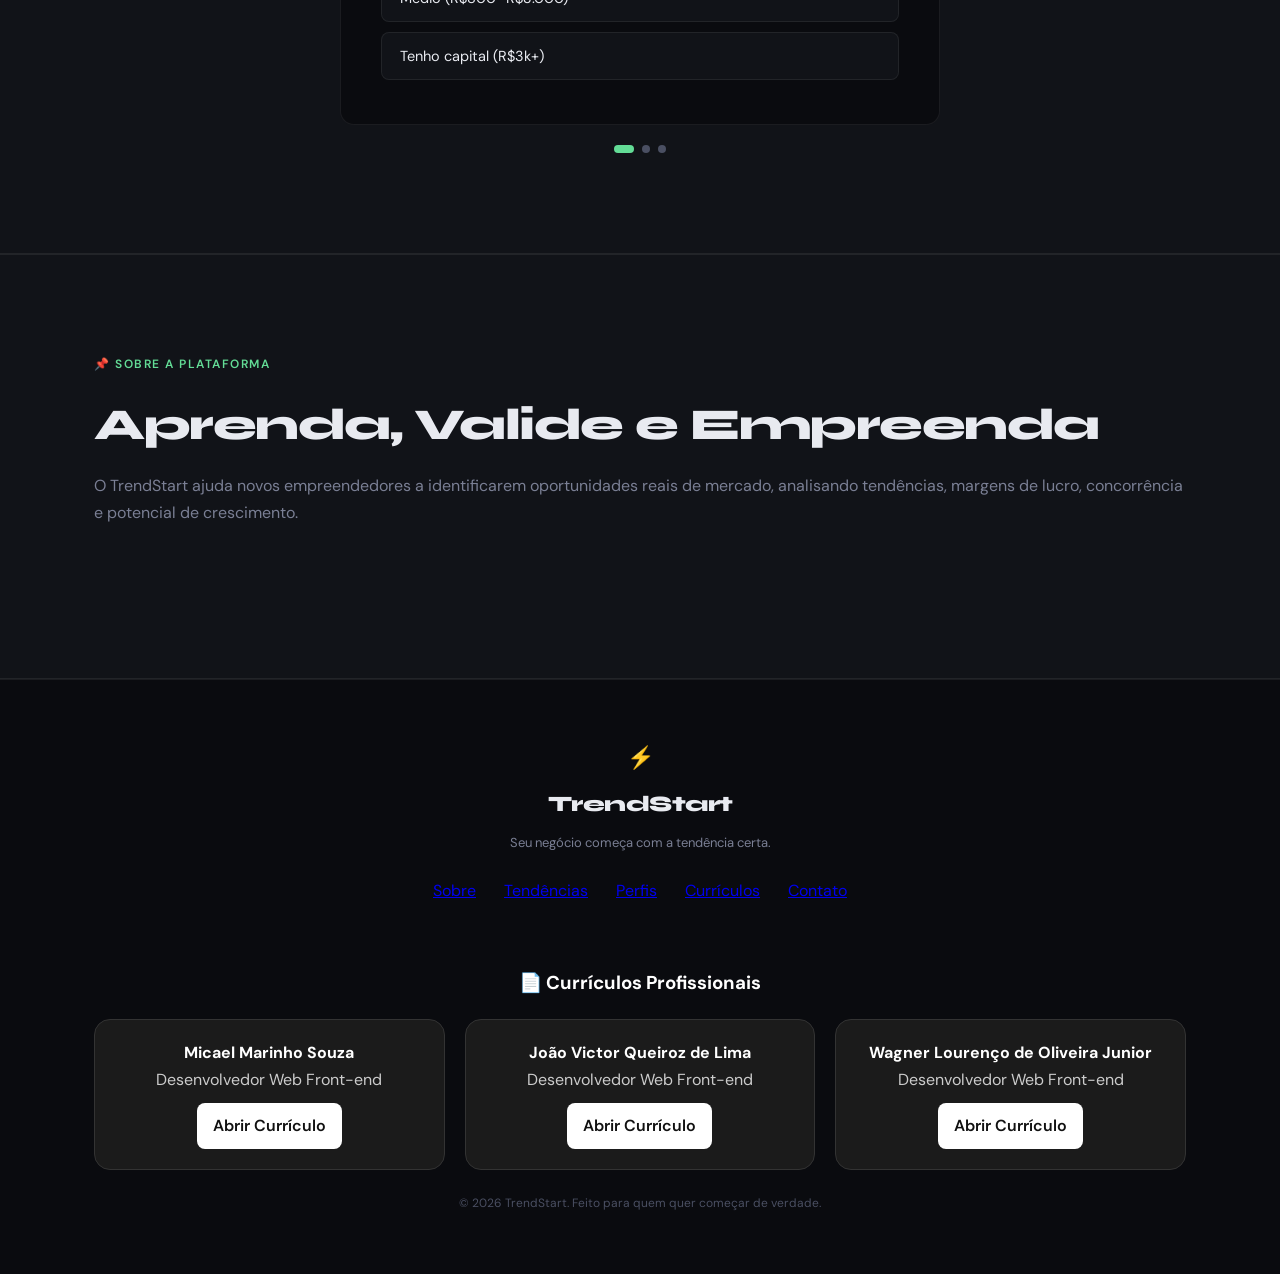
==== commit 5010c59d: "pequena-alteração" ====
--- a/index.html
+++ b/index.html
@@ -1,11 +1,12 @@
 <!DOCTYPE html>
 <html lang="pt-BR">
 <head>
-  <meta charset="UTF-8" />
-  <meta name="viewport" content="width=device-width, initial-scale=1.0"/>
-  <title>TrendStart — Seu Negócio Começa Aqui</title>
-  <link rel="stylesheet" href="./Style/style.css" />
-  <link href="https://fonts.googleapis.com/css2?family=Syne:wght@400;600;700;800&family=DM+Sans:ital,wght@0,300;0,400;0,500;1,300&display=swap" rel="stylesheet"/>
+  <meta charset="UTF-8">
+  <meta name="viewport" content="width=device-width, initial-scale=1.0">
+  <title>TrendStart - Seu Negócio Começa Aqui</title>
+   <link rel="icon" type="image/png" href="./icon/favicon.png">
+  <link rel="stylesheet" type="text/css" href="./Style/style.css">
+  <link rel="stylesheet" type="text/css" href="https://fonts.googleapis.com/css2?family=Syne:wght@400;600;700;800&family=DM+Sans:ital,wght@0,300;0,400;0,500;1,300&display=swap">
 </head>
 <body>
 
@@ -40,7 +41,7 @@
     <div class="hero-content">
       <div class="hero-badge">🚀 Validado com dados reais de mercado</div>
       <h1 class="hero-title">
-        Veja Tendências.<br/>
+        Veja Tendências.<br>
         <span class="highlight">Valide.</span> Depois Escolha.
       </h1>
       <p class="hero-sub">
@@ -59,7 +60,7 @@
         <div class="stat-div"></div>
         <div class="stat"><strong>87%</strong><span>Economizam tempo</span></div>
         <div class="stat-div"></div>
-        <div class="stat"><strong>R$500</strong><span>Mínimo para começar</span></div>
+        <div class="stat"><strong>R$0,00</strong><span>Mínimo para começar</span></div>
       </div>
     </div>
     <div class="hero-visual">
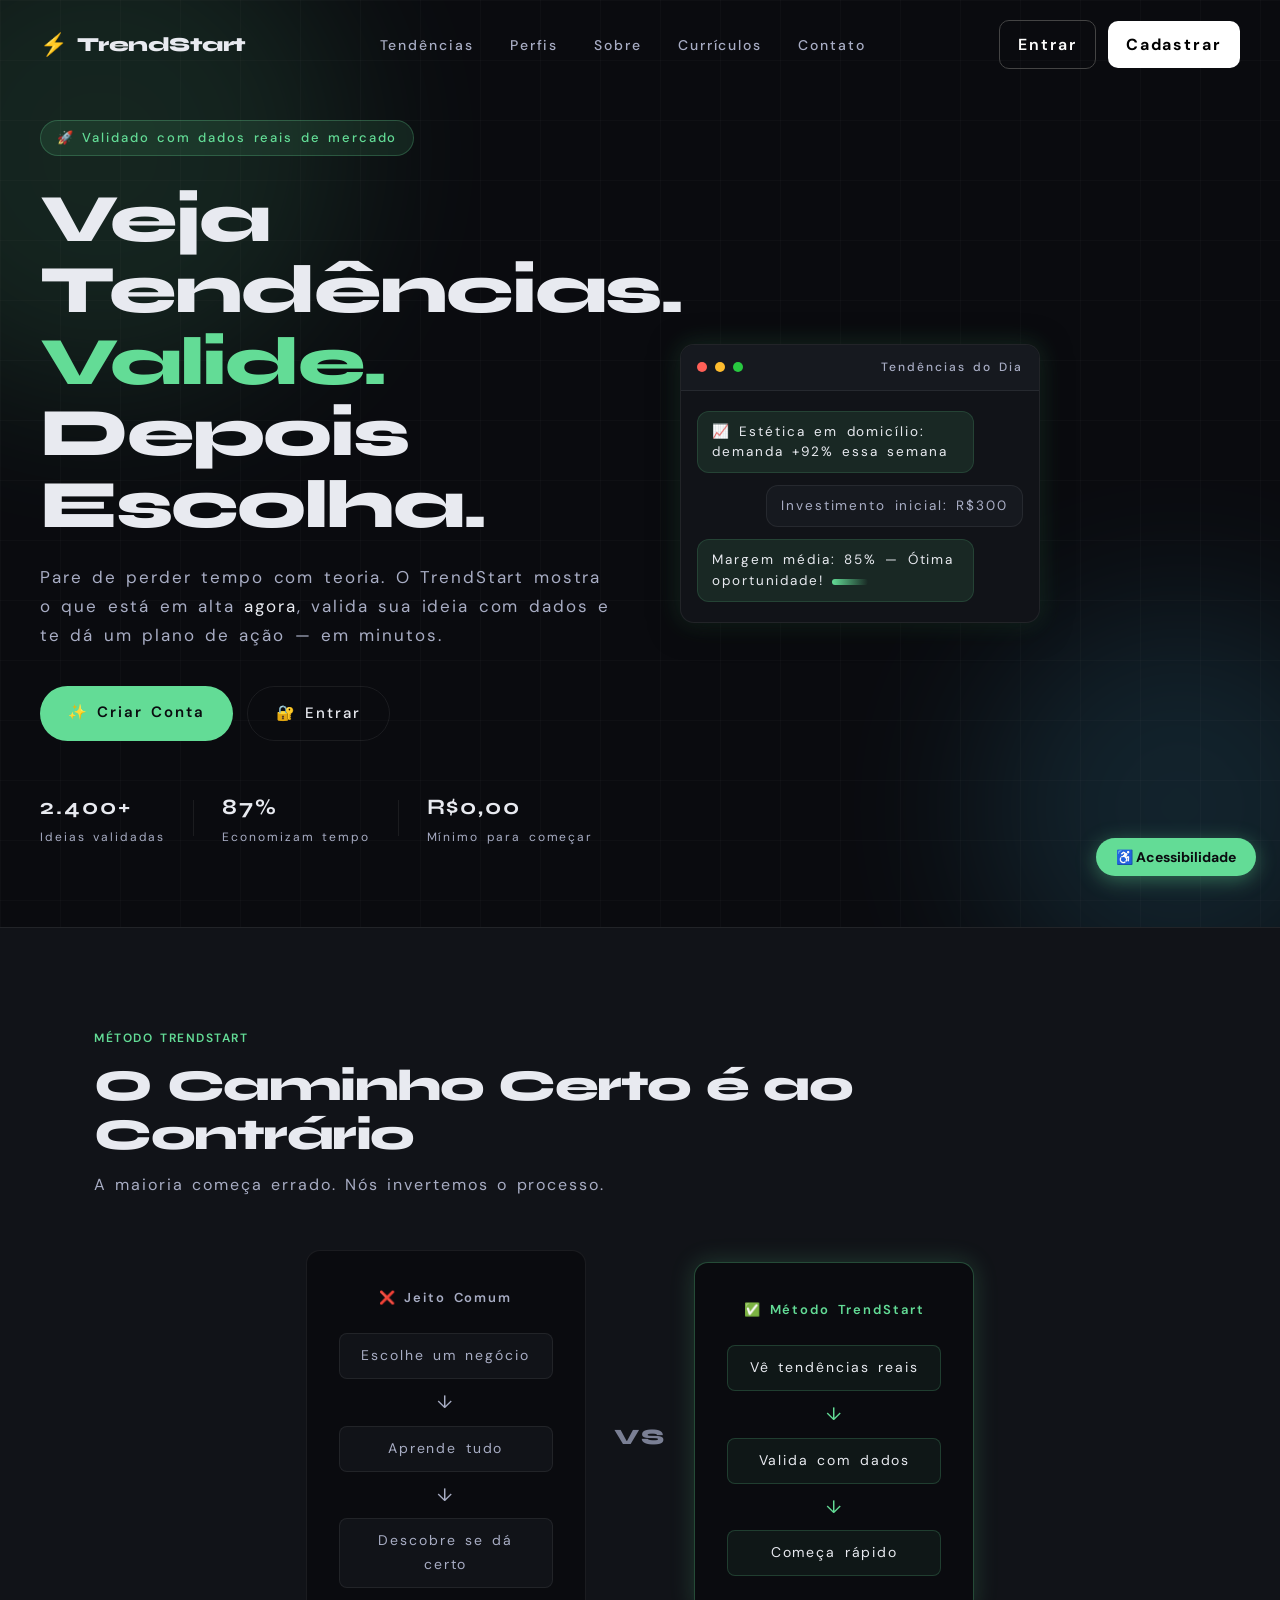
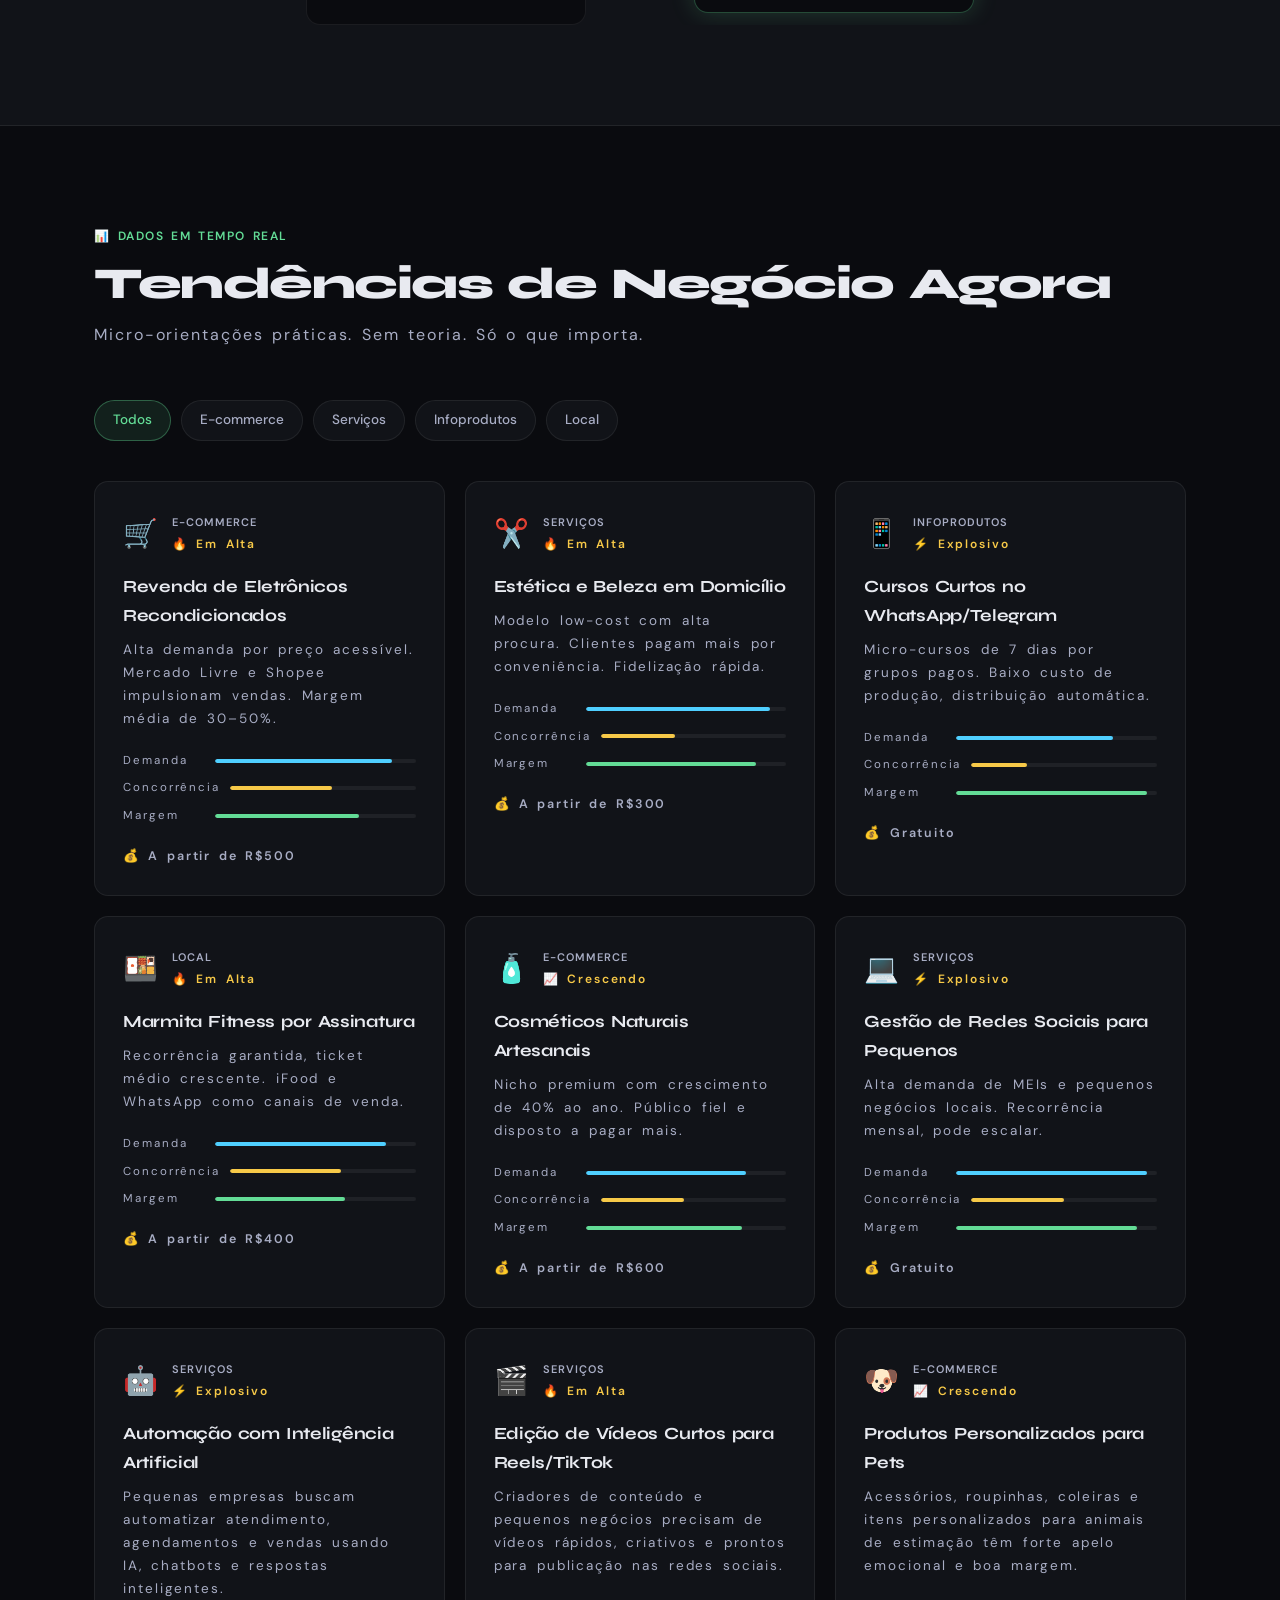
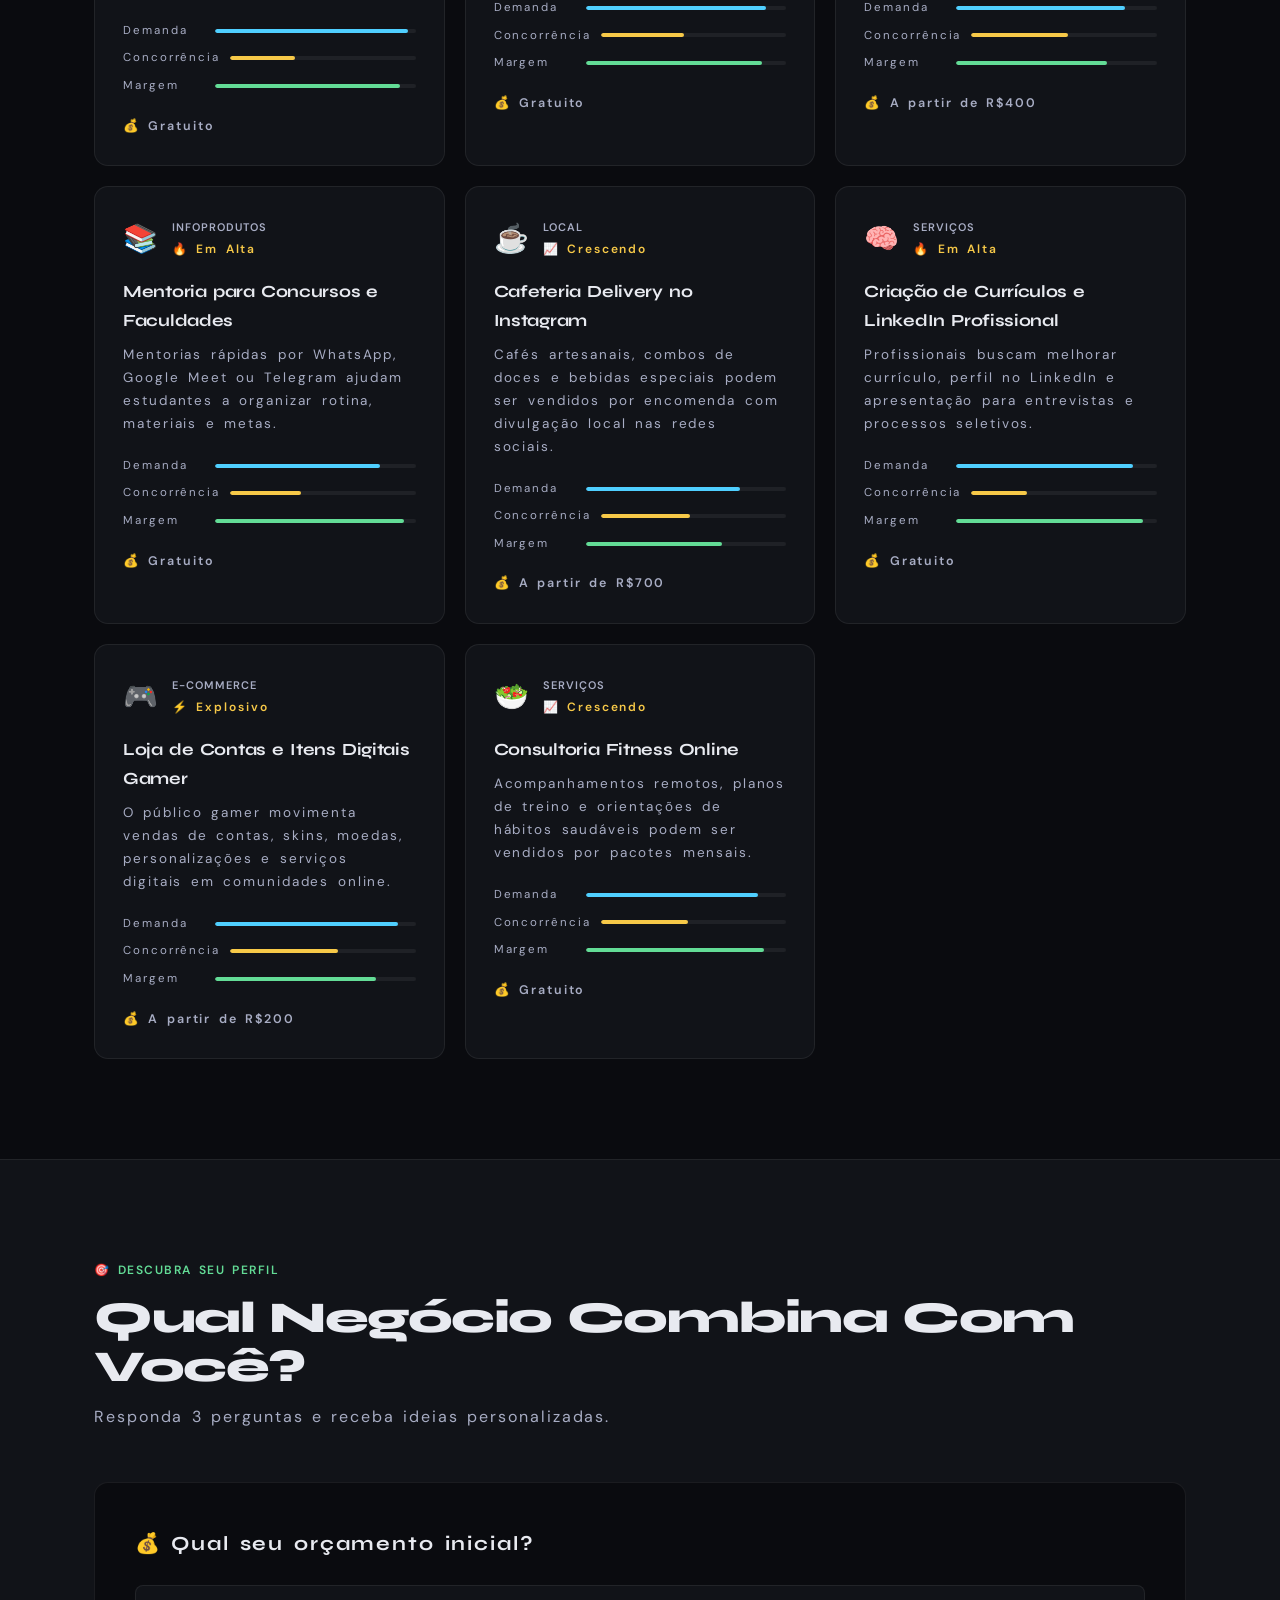
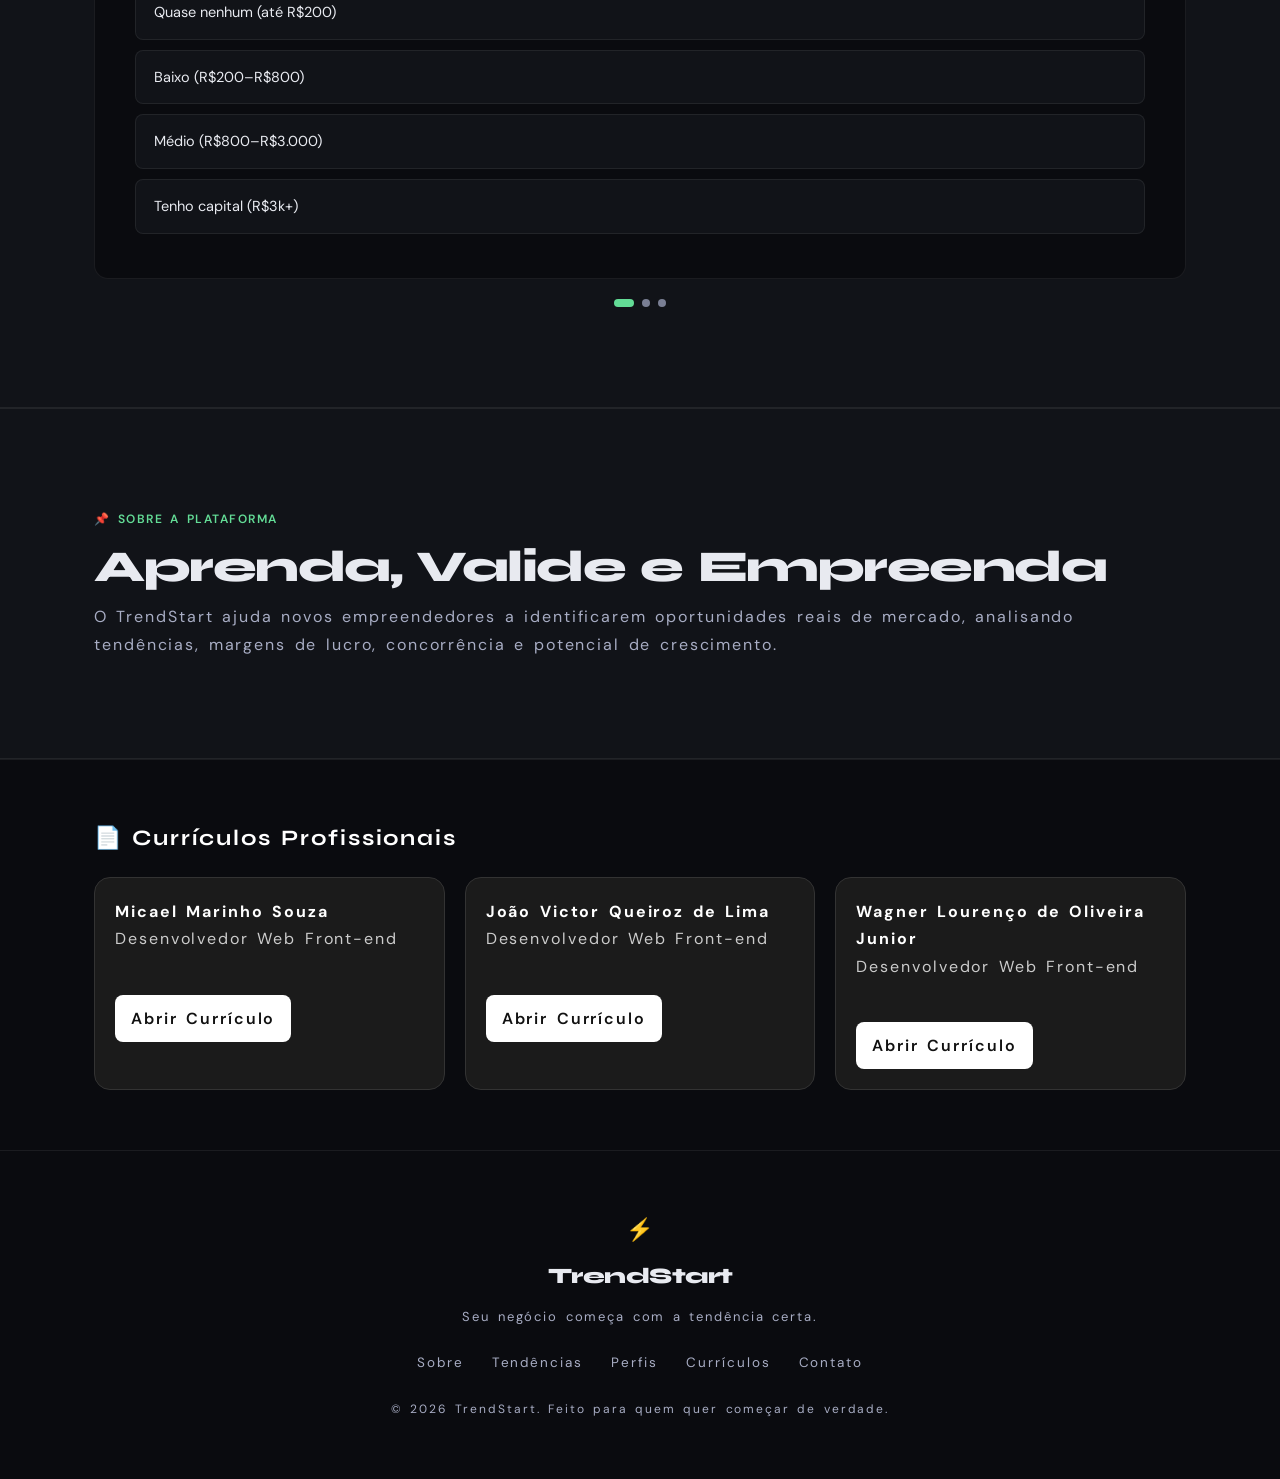
==== commit a3685b5d: "alterações-p2-final-p1" ====
--- a/index.html
+++ b/index.html
@@ -48,10 +48,6 @@
         Pare de perder tempo com teoria. O TrendStart mostra o que está em alta <em>agora</em>, valida sua ideia com dados e te dá um plano de ação — em minutos.
       </p>
       <div class="hero-actions">
-      <button class="btn-primary" onclick="scrollToTrends()">📈 Ver Tendências</button>
-      <button class="btn-ghost" onclick="document.getElementById('perfis').scrollIntoView({behavior:'smooth'})">
-      🎯 Descobrir Meu Perfil
-      </button>
       <a href="cadastro.html" class="btn-primary">✨ Criar Conta</a>
       <a href="login.html" class="btn-ghost">🔐 Entrar</a>
 </div>
@@ -450,6 +446,9 @@
           <h3 id="resultTitle">Seu Perfil: Empreendedor Digital</h3>
           <p id="resultDesc">Com base no seu perfil, identificamos as melhores oportunidades para você!</p>
           <div id="resultSuggestions" style="text-align:left; margin-top:16px;"></div>
+          <button onclick="reiniciarQuiz()" style="margin-top:24px; background:transparent; border:1px solid var(--accent); color:var(--accent); padding:10px 24px; border-radius:50px; font-family:'DM Sans',sans-serif; font-size:14px; font-weight:600; cursor:pointer;">
+            🔄 Refazer o Quiz
+          </button>
         </div>
       </div>
       <div class="quiz-progress">
@@ -473,8 +472,42 @@
     </div>
   </section>
 
+  <!-- CONTATO / CURRÍCULOS -->
+  <section id="contato" style="padding: 60px 40px; background: var(--bg); border-top: 1px solid var(--border);">
+    <div class="container" id="curriculos">
+      <h3 style="margin-bottom:20px; color:white; font-family:'Syne',sans-serif; font-size:1.375rem;">📄 Currículos Profissionais</h3>
+      <div style="display:grid; grid-template-columns:repeat(auto-fit,minmax(250px,1fr)); gap:20px;">
+
+        <div style="background:#1b1b1b; padding:20px; border-radius:16px; border:1px solid #333;">
+          <h4 style="color:white;">Micael Marinho Souza</h4>
+          <p style="color:#ccc;">Desenvolvedor Web Front-end</p>
+          <a href="./curriculos/CurriculumVitae_micael/" target="_blank" style="display:inline-block; margin-top:10px; padding:10px 16px; border-radius:8px; background:white; color:#111; text-decoration:none; font-weight:600;">
+            Abrir Currículo
+          </a>
+        </div>
+
+        <div style="background:#1b1b1b; padding:20px; border-radius:16px; border:1px solid #333;">
+          <h4 style="color:white;">João Victor Queiroz de Lima</h4>
+          <p style="color:#ccc;">Desenvolvedor Web Front-end</p>
+          <a href="./curriculos/CurriculumVitae_joao/" target="_blank" style="display:inline-block; margin-top:10px; padding:10px 16px; border-radius:8px; background:white; color:#111; text-decoration:none; font-weight:600;">
+            Abrir Currículo
+          </a>
+        </div>
+
+        <div style="background:#1b1b1b; padding:20px; border-radius:16px; border:1px solid #333;">
+          <h4 style="color:white;">Wagner Lourenço de Oliveira Junior</h4>
+          <p style="color:#ccc;">Desenvolvedor Web Front-end</p>
+          <a href="./curriculos/CurriculumVitae_wagner/" target="_blank" style="display:inline-block; margin-top:10px; padding:10px 16px; border-radius:8px; background:white; color:#111; text-decoration:none; font-weight:600;">
+            Abrir Currículo
+          </a>
+        </div>
+
+      </div>
+    </div>
+  </section>
+
   <!-- FOOTER -->
-  <footer class="footer" id="curriculos">
+  <footer class="footer">
     <div class="container footer-inner">
       <div class="footer-brand">
         <span class="logo-icon">⚡</span>
@@ -488,40 +521,6 @@
         <a href="#perfis">Perfis</a>
         <a href="#curriculos">Currículos</a>
         <a href="#contato">Contato</a>
-      </div>
-
-      <div style="margin-top:40px; width:100%;" id="contato">
-        <h3 style="margin-bottom:20px; color:white;">📄 Currículos Profissionais</h3>
-        <p style="color:#ccc; margin-bottom:18px; max-width:900px;">
-        </p>
-
-        <div style="display:grid; grid-template-columns:repeat(auto-fit,minmax(250px,1fr)); gap:20px;">
-
-          <div style="background:#1b1b1b; padding:20px; border-radius:16px; border:1px solid #333;">
-            <h4 style="color:white;">Micael Marinho Souza</h4>
-            <p style="color:#ccc;">Desenvolvedor Web Front-end</p>
-            <a href="./curriculos/CurriculumVitae_micael/" target="_blank" style="display:inline-block; margin-top:10px; padding:10px 16px; border-radius:8px; background:white; color:#111; text-decoration:none; font-weight:600;">
-              Abrir Currículo
-            </a>
-          </div>
-
-          <div style="background:#1b1b1b; padding:20px; border-radius:16px; border:1px solid #333;">
-            <h4 style="color:white;">João Victor Queiroz de Lima</h4>
-            <p style="color:#ccc;">Desenvolvedor Web Front-end</p>
-            <a href="./curriculos/CurriculumVitae_joao/" target="_blank" style="display:inline-block; margin-top:10px; padding:10px 16px; border-radius:8px; background:white; color:#111; text-decoration:none; font-weight:600;">
-              Abrir Currículo
-            </a>
-          </div>
-
-          <div style="background:#1b1b1b; padding:20px; border-radius:16px; border:1px solid #333;">
-            <h4 style="color:white;">Wagner Lourenço de Oliveira Junior</h4>
-            <p style="color:#ccc;">Desenvolvedor Web Front-end</p>
-            <a href="./curriculos/CurriculumVitae_wagner/" target="_blank" style="display:inline-block; margin-top:10px; padding:10px 16px; border-radius:8px; background:white; color:#111; text-decoration:none; font-weight:600;">
-              Abrir Currículo
-            </a>
-          </div>
-
-        </div>
       </div>
 
       <p class="footer-copy">© 2026 TrendStart. Feito para quem quer começar de verdade.</p>
@@ -569,6 +568,30 @@
         document.getElementById('step3').classList.remove('active');
         showQuizResult();
       }
+    }
+
+    // Bug 4: reinicia o quiz do zero
+    function reiniciarQuiz() {
+      const steps = ['step1','step2','step3'];
+      const dots  = ['dot1','dot2','dot3'];
+      // reseta estado
+      Object.keys(answers).forEach(k => delete answers[k]);
+      currentStep = 1;
+      // limpa seleções
+      document.querySelectorAll('.quiz-opt').forEach(b => b.classList.remove('selected'));
+      // esconde resultado
+      document.getElementById('quizResult').classList.add('hidden');
+      // reseta dots
+      dots.forEach((id, i) => {
+        const dot = document.getElementById(id);
+        dot.classList.remove('active');
+        if (i === 0) dot.classList.add('active');
+      });
+      // mostra primeiro step
+      steps.forEach((id, i) => {
+        document.getElementById(id).classList.remove('active');
+        if (i === 0) document.getElementById(id).classList.add('active');
+      });
     }
 
     // Sugestões estáticas por perfil
@@ -641,5 +664,6 @@
       document.querySelector('.nav').classList.toggle('scrolled', window.scrollY > 40);
     });
   </script>
+  <script src="./js/acessibilidade.js"></script>
 </body>
 </html>
--- a/Style/style.css
+++ b/Style/style.css
@@ -1,5 +1,5 @@
 /* =============================================
-   TRENDSTART — STYLESHEET
+   STYLE.CSS
    ============================================= */
 
 :root {
@@ -8,39 +8,70 @@
   --bg-card2: #16191f;
   --border: rgba(255,255,255,0.07);
   --border-bright: rgba(99,220,150,0.3);
-  --accent: #63dc96;
-  --accent2: #4fcfff;
-  --accent3: #f7c948;
-  --text: #e8eaf0;
-  --text-muted: #7a7f94;
-  --text-dim: #4a4f62;
+
+  
+  --accent: #63dc96;   
+  --accent2: #4fcfff;  
+  --accent3: #f7c948;  
+  --text: #e8eaf0;     
+  --text-muted: #a8adc4; 
+  --text-dim: #7a7f94;   
   --danger: #ff5e6c;
   --radius: 14px;
   --radius-sm: 8px;
   --shadow: 0 4px 30px rgba(0,0,0,0.5);
   --glow: 0 0 24px rgba(99,220,150,0.2);
+
+  
+  --line-height-base: 1.65;   
+  --line-height-text: 1.7;    
+
+  
+  --paragraph-spacing: 2em;
+
+  
+  --letter-spacing-base: 0.12em;
+  --letter-spacing-heading: 0em; 
+
+  
+  --word-spacing-base: 0.16em;
 }
 
 *, *::before, *::after { box-sizing: border-box; margin: 0; padding: 0; }
 
-html { scroll-behavior: smooth; }
+html {
+  scroll-behavior: smooth;
+  
+  font-size: 100%; 
+}
+
 
 body {
   background: var(--bg);
   color: var(--text);
   font-family: 'DM Sans', sans-serif;
-  font-size: 16px;
-  line-height: 1.65;
+  font-size: 1rem;         
+  line-height: var(--line-height-base);  
   overflow-x: hidden;
-}
+  
+  letter-spacing: var(--letter-spacing-base);
+  word-spacing: var(--word-spacing-base);
+}
+
+
+p {
+  margin-bottom: var(--paragraph-spacing);
+  line-height: var(--line-height-text);
+}
+p:last-child { margin-bottom: 0; }
 
 .container {
-  max-width: 1140px;
+  max-width: min(1140px, 100%); 
   margin: 0 auto;
-  padding: 0 24px;
-}
-
-/* ===================== NAV ===================== */
+  padding: 0 1.5rem;            
+}
+
+
 .nav {
   position: fixed;
   top: 0; left: 0; right: 0;
@@ -77,28 +108,29 @@
   list-style: none;
 }
 .nav-links a {
-  color: var(--text-muted);
+  color: var(--text-muted);  
   text-decoration: none;
-  font-size: 14px;
+  font-size: 0.875rem;       
   font-weight: 500;
   transition: color 0.2s;
+  line-height: var(--line-height-base); 
 }
 .nav-links a:hover { color: var(--text); }
 .nav-cta {
   background: var(--accent);
-  color: #0a0b0f;
+  color: #0a0b0f;         
   border: none;
-  padding: 10px 22px;
+  padding: 0.625rem 1.375rem;
   border-radius: 50px;
   font-family: 'DM Sans', sans-serif;
   font-weight: 600;
-  font-size: 14px;
+  font-size: 0.875rem;    
   cursor: pointer;
   transition: all 0.2s;
 }
 .nav-cta:hover { transform: translateY(-1px); box-shadow: 0 4px 20px rgba(99,220,150,0.35); }
 
-/* ===================== HERO ===================== */
+
 .hero {
   min-height: 100vh;
   display: flex;
@@ -155,33 +187,36 @@
   gap: 8px;
   background: rgba(99,220,150,0.1);
   border: 1px solid rgba(99,220,150,0.25);
-  color: var(--accent);
+  color: var(--accent);   
   padding: 6px 16px;
   border-radius: 50px;
-  font-size: 13px;
+  font-size: 0.8125rem;   
   font-weight: 500;
-  margin-bottom: 28px;
+  margin-bottom: 1.75rem;
   animation: fadeUp 0.6s ease both;
+  line-height: var(--line-height-base); 
 }
 .hero-title {
   font-family: 'Syne', sans-serif;
-  font-size: clamp(38px, 5.5vw, 68px);
+  font-size: clamp(2.375rem, 5.5vw, 4.25rem); 
   font-weight: 800;
   line-height: 1.05;
   letter-spacing: -2px;
   color: var(--text);
-  margin-bottom: 22px;
+  margin-bottom: 1.375rem;
   animation: fadeUp 0.7s ease 0.1s both;
+  
+  word-spacing: var(--word-spacing-base); 
 }
 .highlight {
   color: var(--accent);
   position: relative;
 }
 .hero-sub {
-  font-size: 17px;
-  color: var(--text-muted);
-  line-height: 1.7;
-  margin-bottom: 36px;
+  font-size: 1.0625rem;         
+  color: var(--text-muted);     
+  line-height: var(--line-height-text); 
+  margin-bottom: 2.25rem;
   animation: fadeUp 0.7s ease 0.2s both;
 }
 .hero-sub em { color: var(--text); font-style: normal; }
@@ -194,28 +229,30 @@
 }
 .btn-primary {
   background: var(--accent);
-  color: #0a0b0f;
+  color: #0a0b0f;         
   border: none;
-  padding: 14px 28px;
+  padding: 0.875rem 1.75rem;
   border-radius: 50px;
   font-family: 'DM Sans', sans-serif;
   font-weight: 600;
-  font-size: 15px;
+  font-size: 0.9375rem;   
   cursor: pointer;
   transition: all 0.2s;
+  line-height: var(--line-height-base); 
 }
 .btn-primary:hover { transform: translateY(-2px); box-shadow: 0 6px 28px rgba(99,220,150,0.4); }
 .btn-ghost {
   background: transparent;
-  color: var(--text);
-  border: 1px solid var(--border);
-  padding: 14px 28px;
+  color: var(--text);     
+  border: 1px solid var(--border);
+  padding: 0.875rem 1.75rem;
   border-radius: 50px;
   font-family: 'DM Sans', sans-serif;
   font-weight: 500;
-  font-size: 15px;
+  font-size: 0.9375rem;   
   cursor: pointer;
   transition: all 0.2s;
+  line-height: var(--line-height-base); 
 }
 .btn-ghost:hover { border-color: var(--accent); color: var(--accent); }
 .hero-stats {
@@ -225,11 +262,17 @@
   animation: fadeUp 0.7s ease 0.4s both;
 }
 .stat { display: flex; flex-direction: column; }
-.stat strong { font-family: 'Syne', sans-serif; font-size: 22px; font-weight: 700; color: var(--text); }
-.stat span { font-size: 12px; color: var(--text-muted); }
+.stat strong {
+  font-family: 'Syne', sans-serif;
+  font-size: 1.375rem;   
+  font-weight: 700;
+  color: var(--text);
+}
+
+.stat span { font-size: 0.75rem; color: var(--text-muted); line-height: var(--line-height-base); }
 .stat-div { width: 1px; height: 36px; background: var(--border); }
 
-/* HERO MOCKUP */
+
 .hero-visual {
   flex: 0 0 360px;
   position: relative;
@@ -255,7 +298,7 @@
 .mock-dot.red { background: #ff5f57; }
 .mock-dot.yellow { background: #febc2e; }
 .mock-dot.green { background: #28c840; }
-.mock-title { margin-left: auto; font-size: 12px; color: var(--text-muted); font-weight: 500; }
+.mock-title { margin-left: auto; font-size: 0.75rem; color: var(--text-muted); font-weight: 500; } 
 .mock-chat { padding: 20px 16px; display: flex; flex-direction: column; gap: 12px; }
 .mock-msg {
   padding: 10px 14px;
@@ -286,7 +329,7 @@
 }
 @keyframes pulse { 0%,100%{opacity:0.3} 50%{opacity:1} }
 
-/* ===================== FLOW ===================== */
+
 .flow-section {
   padding: 100px 40px;
   background: var(--bg-card);
@@ -294,25 +337,27 @@
   border-bottom: 1px solid var(--border);
 }
 .section-label {
-  font-size: 12px;
+  font-size: 0.75rem;       
   font-weight: 600;
   letter-spacing: 1.5px;
   text-transform: uppercase;
-  color: var(--accent);
-  margin-bottom: 14px;
+  color: var(--accent);     
+  margin-bottom: 0.875rem;
 }
 .section-title {
   font-family: 'Syne', sans-serif;
-  font-size: clamp(28px, 4vw, 44px);
+  font-size: clamp(1.75rem, 4vw, 2.75rem); 
   font-weight: 800;
   letter-spacing: -1.5px;
   color: var(--text);
-  margin-bottom: 12px;
+  margin-bottom: 0.75rem;
+  line-height: 1.1;
 }
 .section-sub {
-  font-size: 16px;
-  color: var(--text-muted);
-  margin-bottom: 52px;
+  font-size: 1rem;                       
+  color: var(--text-muted);             
+  margin-bottom: 3.25rem;
+  line-height: var(--line-height-text); 
 }
 .flow-grid {
   display: flex;
@@ -345,17 +390,18 @@
   background: var(--bg-card);
   border: 1px solid var(--border);
   border-radius: var(--radius-sm);
-  padding: 10px 20px;
-  font-size: 14px;
-  color: var(--text-muted);
+  padding: 0.625rem 1.25rem;
+  font-size: 0.875rem;
+  color: var(--text-muted); 
   width: 100%;
+  line-height: var(--line-height-base); 
 }
 .fstep.glow {
   background: rgba(99,220,150,0.06);
   border-color: rgba(99,220,150,0.2);
   color: var(--text);
 }
-.farrow { font-size: 18px; color: var(--text-dim); }
+.farrow { font-size: 1.125rem; color: var(--text-muted); } 
 .farrow.bright { color: var(--accent); }
 .flow-vs {
   font-family: 'Syne', sans-serif;
@@ -364,7 +410,7 @@
   color: var(--text-dim);
 }
 
-/* ===================== TRENDS ===================== */
+
 .trends-section {
   padding: 100px 40px;
 }
@@ -377,14 +423,15 @@
 .filter-btn {
   background: var(--bg-card);
   border: 1px solid var(--border);
-  color: var(--text-muted);
-  padding: 8px 18px;
+  color: var(--text-muted); 
+  padding: 0.5rem 1.125rem;
   border-radius: 50px;
   font-family: 'DM Sans', sans-serif;
-  font-size: 13.5px;
+  font-size: 0.84375rem;   
   font-weight: 500;
   cursor: pointer;
   transition: all 0.2s;
+  line-height: var(--line-height-base); 
 }
 .filter-btn:hover, .filter-btn.active {
   background: rgba(99,220,150,0.1);
@@ -417,20 +464,22 @@
 }
 .trend-icon { font-size: 28px; }
 .trend-meta { display: flex; flex-direction: column; gap: 2px; }
-.trend-cat { font-size: 11px; font-weight: 600; letter-spacing: 1px; text-transform: uppercase; color: var(--text-muted); }
-.trend-hot { font-size: 12px; font-weight: 600; color: var(--accent3); }
+.trend-cat { font-size: 0.6875rem; font-weight: 600; letter-spacing: 1px; text-transform: uppercase; color: var(--text-muted); } 
+.trend-hot { font-size: 0.75rem; font-weight: 600; color: var(--accent3); }
 .trend-card h3 {
   font-family: 'Syne', sans-serif;
-  font-size: 17px;
+  font-size: 1.0625rem;   
   font-weight: 700;
   color: var(--text);
-  margin-bottom: 8px;
+  margin-bottom: 0.5rem;
   letter-spacing: -0.3px;
 }
-.trend-card p { font-size: 13.5px; color: var(--text-muted); margin-bottom: 20px; }
-.trend-metrics { display: flex; flex-direction: column; gap: 8px; margin-bottom: 20px; }
-.metric { display: flex; align-items: center; gap: 10px; }
-.m-label { font-size: 11.5px; color: var(--text-dim); min-width: 82px; }
+
+.trend-card p { font-size: 0.84375rem; color: var(--text-muted); margin-bottom: 1.25rem; }
+.trend-metrics { display: flex; flex-direction: column; gap: 0.5rem; margin-bottom: 1.25rem; }
+.metric { display: flex; align-items: center; gap: 0.625rem; }
+
+.m-label { font-size: 0.71875rem; color: var(--text-muted); min-width: 82px; }
 .bar {
   flex: 1;
   height: 4px;
@@ -452,7 +501,7 @@
   justify-content: space-between;
   margin-top: 4px;
 }
-.budget { font-size: 12.5px; font-weight: 600; color: var(--text-muted); }
+.budget { font-size: 0.78125rem; font-weight: 600; color: var(--text-muted); } 
 .trend-btn {
   background: transparent;
   border: 1px solid rgba(99,220,150,0.3);
@@ -469,7 +518,7 @@
   background: rgba(99,220,150,0.1);
 }
 
-/* ===================== QUIZ ===================== */
+
 .quiz-section {
   padding: 100px 40px;
   background: var(--bg-card);
@@ -490,20 +539,22 @@
 .quiz-step.active { display: block; animation: fadeUp 0.4s ease both; }
 .quiz-question {
   font-family: 'Syne', sans-serif;
-  font-size: 20px;
+  font-size: 1.25rem;               
   font-weight: 700;
   color: var(--text);
-  margin-bottom: 24px;
-}
-.quiz-options { display: flex; flex-direction: column; gap: 10px; }
+  margin-bottom: 1.5rem;
+  line-height: var(--line-height-base); 
+}
+.quiz-options { display: flex; flex-direction: column; gap: 0.625rem; }
 .quiz-opt {
   background: var(--bg-card);
   border: 1px solid var(--border);
-  color: var(--text);
-  padding: 14px 18px;
+  color: var(--text);             
+  padding: 0.875rem 1.125rem;
   border-radius: var(--radius-sm);
   font-family: 'DM Sans', sans-serif;
-  font-size: 14.5px;
+  font-size: 0.90625rem;          
+  line-height: var(--line-height-base); 
   text-align: left;
   cursor: pointer;
   transition: all 0.2s;
@@ -525,15 +576,17 @@
 .result-icon { font-size: 44px; margin-bottom: 16px; }
 .quiz-result h3 {
   font-family: 'Syne', sans-serif;
-  font-size: 24px;
+  font-size: 1.5rem;   
   font-weight: 800;
   color: var(--text);
-  margin-bottom: 10px;
+  margin-bottom: 0.625rem;
+  line-height: var(--line-height-base); 
 }
 .quiz-result p {
-  color: var(--text-muted);
-  font-size: 15px;
-  margin-bottom: 24px;
+  color: var(--text-muted); 
+  font-size: 0.9375rem;     
+  margin-bottom: 1.5rem;
+  line-height: var(--line-height-text); 
 }
 .quiz-progress {
   display: flex;
@@ -549,7 +602,7 @@
 }
 .qp-dot.active { background: var(--accent); width: 20px; border-radius: 4px; }
 
-/* ===================== CHAT ===================== */
+
 .chat-section { padding: 100px 40px; }
 .chat-container {
   display: grid;
@@ -568,25 +621,25 @@
   overflow-y: auto;
 }
 .sidebar-title {
-  font-size: 12px;
+  font-size: 0.75rem;
   font-weight: 600;
   letter-spacing: 1px;
   text-transform: uppercase;
-  color: var(--text-dim);
+  color: var(--text-muted); 
   margin-bottom: 4px;
 }
 .quick-btn {
   background: var(--bg);
   border: 1px solid var(--border);
-  color: var(--text-muted);
-  padding: 9px 12px;
+  color: var(--text-muted); 
+  padding: 0.5625rem 0.75rem;
   border-radius: var(--radius-sm);
   font-family: 'DM Sans', sans-serif;
-  font-size: 12.5px;
+  font-size: 0.78125rem;
   text-align: left;
   cursor: pointer;
   transition: all 0.2s;
-  line-height: 1.4;
+  line-height: var(--line-height-base); 
 }
 .quick-btn:hover {
   border-color: rgba(99,220,150,0.3);
@@ -597,12 +650,13 @@
   display: flex;
   align-items: center;
   gap: 6px;
-  font-size: 11.5px;
-  color: var(--text-dim);
+  font-size: 0.71875rem;
+  color: var(--text-muted); 
   padding: 10px;
   background: rgba(247,201,72,0.06);
   border: 1px solid rgba(247,201,72,0.15);
   border-radius: var(--radius-sm);
+  line-height: var(--line-height-base); 
 }
 .chat-main {
   background: var(--bg-card);
@@ -641,13 +695,13 @@
   background: var(--bg-card2);
   border: 1px solid var(--border);
   border-radius: 12px 12px 12px 2px;
-  padding: 12px 16px;
+  padding: 0.75rem 1rem;
   max-width: 75%;
-  font-size: 14px;
-  line-height: 1.6;
-  color: var(--text);
-}
-.msg-bubble p { margin-bottom: 6px; }
+  font-size: 0.875rem;   
+  line-height: var(--line-height-text); 
+  color: var(--text);
+}
+.msg-bubble p { margin-bottom: 0.375rem; }
 .msg-bubble p:last-child { margin-bottom: 0; }
 .msg-bubble ul { padding-left: 18px; }
 .msg-bubble ul li { margin-bottom: 4px; }
@@ -657,7 +711,7 @@
   border-radius: 12px 12px 2px 12px;
   color: var(--text);
 }
-/* Typing */
+
 .typing-indicator .msg-bubble {
   display: flex;
   align-items: center;
@@ -688,14 +742,15 @@
   border: 1px solid var(--border);
   border-right: none;
   color: var(--text);
-  padding: 12px 16px;
-  font-family: 'DM Sans', sans-serif;
-  font-size: 14px;
+  padding: 0.75rem 1rem;
+  font-family: 'DM Sans', sans-serif;
+  font-size: 0.875rem;   
   border-radius: var(--radius-sm) 0 0 var(--radius-sm);
   outline: none;
   transition: border-color 0.2s;
-}
-.chat-input::placeholder { color: var(--text-dim); }
+  line-height: var(--line-height-base); 
+}
+.chat-input::placeholder { color: var(--text-muted); } 
 .chat-input:focus { border-color: rgba(99,220,150,0.4); }
 .chat-send {
   background: var(--accent);
@@ -712,7 +767,7 @@
 .chat-send:hover { background: #7ee8ac; }
 .chat-send:disabled { opacity: 0.5; cursor: not-allowed; }
 
-/* ===================== PLANS ===================== */
+
 .plans-section {
   padding: 100px 40px;
   background: var(--bg-card);
@@ -757,22 +812,26 @@
 }
 .plan-price {
   font-family: 'Syne', sans-serif;
-  font-size: 44px;
+  font-size: clamp(2rem, 5vw, 2.75rem); 
   font-weight: 800;
   color: var(--text);
   letter-spacing: -2px;
-  margin-bottom: 28px;
-}
-.plan-price span { font-size: 16px; font-weight: 400; color: var(--text-muted); letter-spacing: 0; }
+  margin-bottom: 1.75rem;
+}
+.plan-price span { font-size: 1rem; font-weight: 400; color: var(--text-muted); letter-spacing: 0; }
 .plan-features {
   list-style: none;
   display: flex;
   flex-direction: column;
-  gap: 11px;
-  margin-bottom: 32px;
-}
-.plan-features li { font-size: 14px; color: var(--text-muted); }
-.plan-features li.off { opacity: 0.4; }
+  gap: 0.6875rem;
+  margin-bottom: 2rem;
+}
+.plan-features li {
+  font-size: 0.875rem;
+  color: var(--text-muted); 
+  line-height: var(--line-height-base); 
+}
+.plan-features li.off { opacity: 0.5; }
 .plan-btn {
   width: 100%;
   padding: 14px;
@@ -796,7 +855,7 @@
 }
 .plan-btn.ghost:hover { border-color: var(--accent); color: var(--accent); }
 
-/* ===================== FOOTER ===================== */
+
 .footer {
   padding: 60px 40px;
   border-top: 1px solid var(--border);
@@ -819,24 +878,29 @@
 .footer-brand p { font-size: 13px; color: var(--text-muted); }
 .footer-links {
   display: flex;
-  gap: 28px;
-}
-.footer-links span {
-  font-size: 13.5px;
-  color: var(--text-muted);
+  gap: 1.75rem;
+  flex-wrap: wrap;        
+  justify-content: center;
+}
+
+.footer-links a {
+  font-size: 0.84375rem;
+  color: var(--text-muted); 
+  text-decoration: none;
   cursor: pointer;
   transition: color 0.2s;
-}
-.footer-links span:hover { color: var(--text); }
-.footer-copy { font-size: 12px; color: var(--text-dim); }
-
-/* ===================== ANIMATIONS ===================== */
+  line-height: var(--line-height-base); 
+}
+.footer-links a:hover { color: var(--text); }
+.footer-copy { font-size: 0.75rem; color: var(--text-muted); } 
+
+
 @keyframes fadeUp {
   from { opacity: 0; transform: translateY(18px); }
   to { opacity: 1; transform: translateY(0); }
 }
 
-/* ===================== RESPONSIVE ===================== */
+
 @media (max-width: 900px) {
   .nav { padding: 16px 20px; }
   .nav-links { display: none; }
@@ -852,7 +916,7 @@
   .quiz-box { padding: 28px 20px; }
 }
 
-/* ===================== LOGIN E CADASTRO ===================== */
+
 @media (max-width: 600px) {
   .hero-title { letter-spacing: -1.5px; }
   .trends-grid { grid-template-columns: 1fr; }
@@ -897,4 +961,154 @@
 
 .hero-actions a {
   text-decoration: none;
-}+}
+
+
+
+/* =============================================
+   ACESSIBILIDADE – ABNT NBR 17225:2025
+   ============================================= */
+
+:root {
+  --a11y-line-height:    1.7;
+  --a11y-para-spacing:   2em;
+  --a11y-letter-spacing: 0.12em;
+  --a11y-word-spacing:   0.16em;
+}
+
+
+/* PAINEL */
+
+#a11y-panel {
+  position: fixed;
+  bottom: 24px;
+  right: 24px;
+  z-index: 9999;
+  display: flex;
+  flex-direction: column;
+  align-items: flex-end;
+  gap: 8px;
+  font-family: 'DM Sans', sans-serif;
+}
+
+#a11y-toggle-btn {
+  background: var(--accent);
+  color: #0a0b0f;
+  border: none;
+  border-radius: 50px;
+  padding: 10px 20px;
+  font-family: 'DM Sans', sans-serif;
+  font-size: 0.875rem;
+  font-weight: 700;
+  cursor: pointer;
+  box-shadow: 0 4px 20px rgba(99,220,150,0.4);
+  transition: all 0.2s;
+  display: flex;
+  align-items: center;
+  gap: 6px;
+}
+#a11y-toggle-btn:hover { transform: translateY(-2px); box-shadow: 0 6px 28px rgba(99,220,150,0.55); }
+
+#a11y-box {
+  background: #1a1d26;
+  border: 1px solid rgba(99,220,150,0.25);
+  border-radius: 16px;
+  padding: 20px;
+  width: 310px;
+  box-shadow: 0 8px 40px rgba(0,0,0,0.6);
+  display: none;
+  flex-direction: column;
+  gap: 14px;
+}
+#a11y-box.open { display: flex; }
+
+#a11y-box h2 {
+  font-family: 'Syne', sans-serif;
+  font-size: 1rem;
+  color: var(--accent);
+  margin-bottom: 4px;
+  font-weight: 700;
+}
+
+.a11y-group { display: flex; flex-direction: column; gap: 6px; }
+.a11y-group label {
+  font-size: 0.78rem;
+  color: #a8adc4;
+  font-weight: 600;
+  letter-spacing: 0.5px;
+  text-transform: uppercase;
+}
+.a11y-group .a11y-row { display: flex; align-items: center; gap: 8px; }
+.a11y-group input[type="range"] { flex: 1; accent-color: var(--accent); cursor: pointer; }
+.a11y-group .a11y-val { font-size: 0.78rem; color: #e8eaf0; min-width: 46px; text-align: right; }
+
+.a11y-btn-row { display: flex; gap: 8px; flex-wrap: wrap; }
+.a11y-btn {
+  flex: 1;
+  background: rgba(255,255,255,0.05);
+  border: 1px solid rgba(255,255,255,0.12);
+  color: #e8eaf0;
+  border-radius: 8px;
+  padding: 7px 10px;
+  font-family: 'DM Sans', sans-serif;
+  font-size: 0.78rem;
+  font-weight: 600;
+  cursor: pointer;
+  transition: all 0.2s;
+  text-align: center;
+}
+.a11y-btn:hover, .a11y-btn.active {
+  background: rgba(99,220,150,0.12);
+  border-color: rgba(99,220,150,0.4);
+  color: var(--accent);
+}
+
+.a11y-reset {
+  background: transparent;
+  border: 1px solid rgba(255,90,90,0.35);
+  color: #ff7a7a;
+  border-radius: 8px;
+  padding: 7px;
+  font-family: 'DM Sans', sans-serif;
+  font-size: 0.78rem;
+  font-weight: 600;
+  cursor: pointer;
+  transition: all 0.2s;
+  width: 100%;
+  text-align: center;
+}
+.a11y-reset:hover { background: rgba(255,90,90,0.08); }
+
+
+/* 5.11.2 ALTO CONTRASTE */
+
+body.a11y-high-contrast {
+  --bg: #000000;
+  --bg-card: #0d0d0d;
+  --bg-card2: #111111;
+  --text: #ffffff;
+  --text-muted: #e0e0e0;
+  --text-dim: #cccccc;
+  --accent: #00ff88;
+  --accent2: #00cfff;
+  --accent3: #ffe500;
+  --border: rgba(255,255,255,0.35);
+  --border-bright: rgba(0,255,136,0.6);
+}
+body.a11y-high-contrast .nav-links a,
+body.a11y-high-contrast .footer-links a { color: #e0e0e0; }
+body.a11y-high-contrast .fstep { color: #e0e0e0; }
+body.a11y-high-contrast .trend-card p,
+body.a11y-high-contrast .section-sub { color: #d0d0d0; }
+body.a11y-high-contrast .nav-cta,
+body.a11y-high-contrast .btn-primary,
+body.a11y-high-contrast .plan-btn.primary { color: #000; }
+
+
+/* 5.12.7 ZOOM SEM ROLAGEM HORIZONTAL */
+
+body { overflow-x: hidden; }
+.container,
+.quiz-box,
+.chat-container,
+.plans-grid { max-width: min(1140px, 100%); overflow-x: hidden; }
